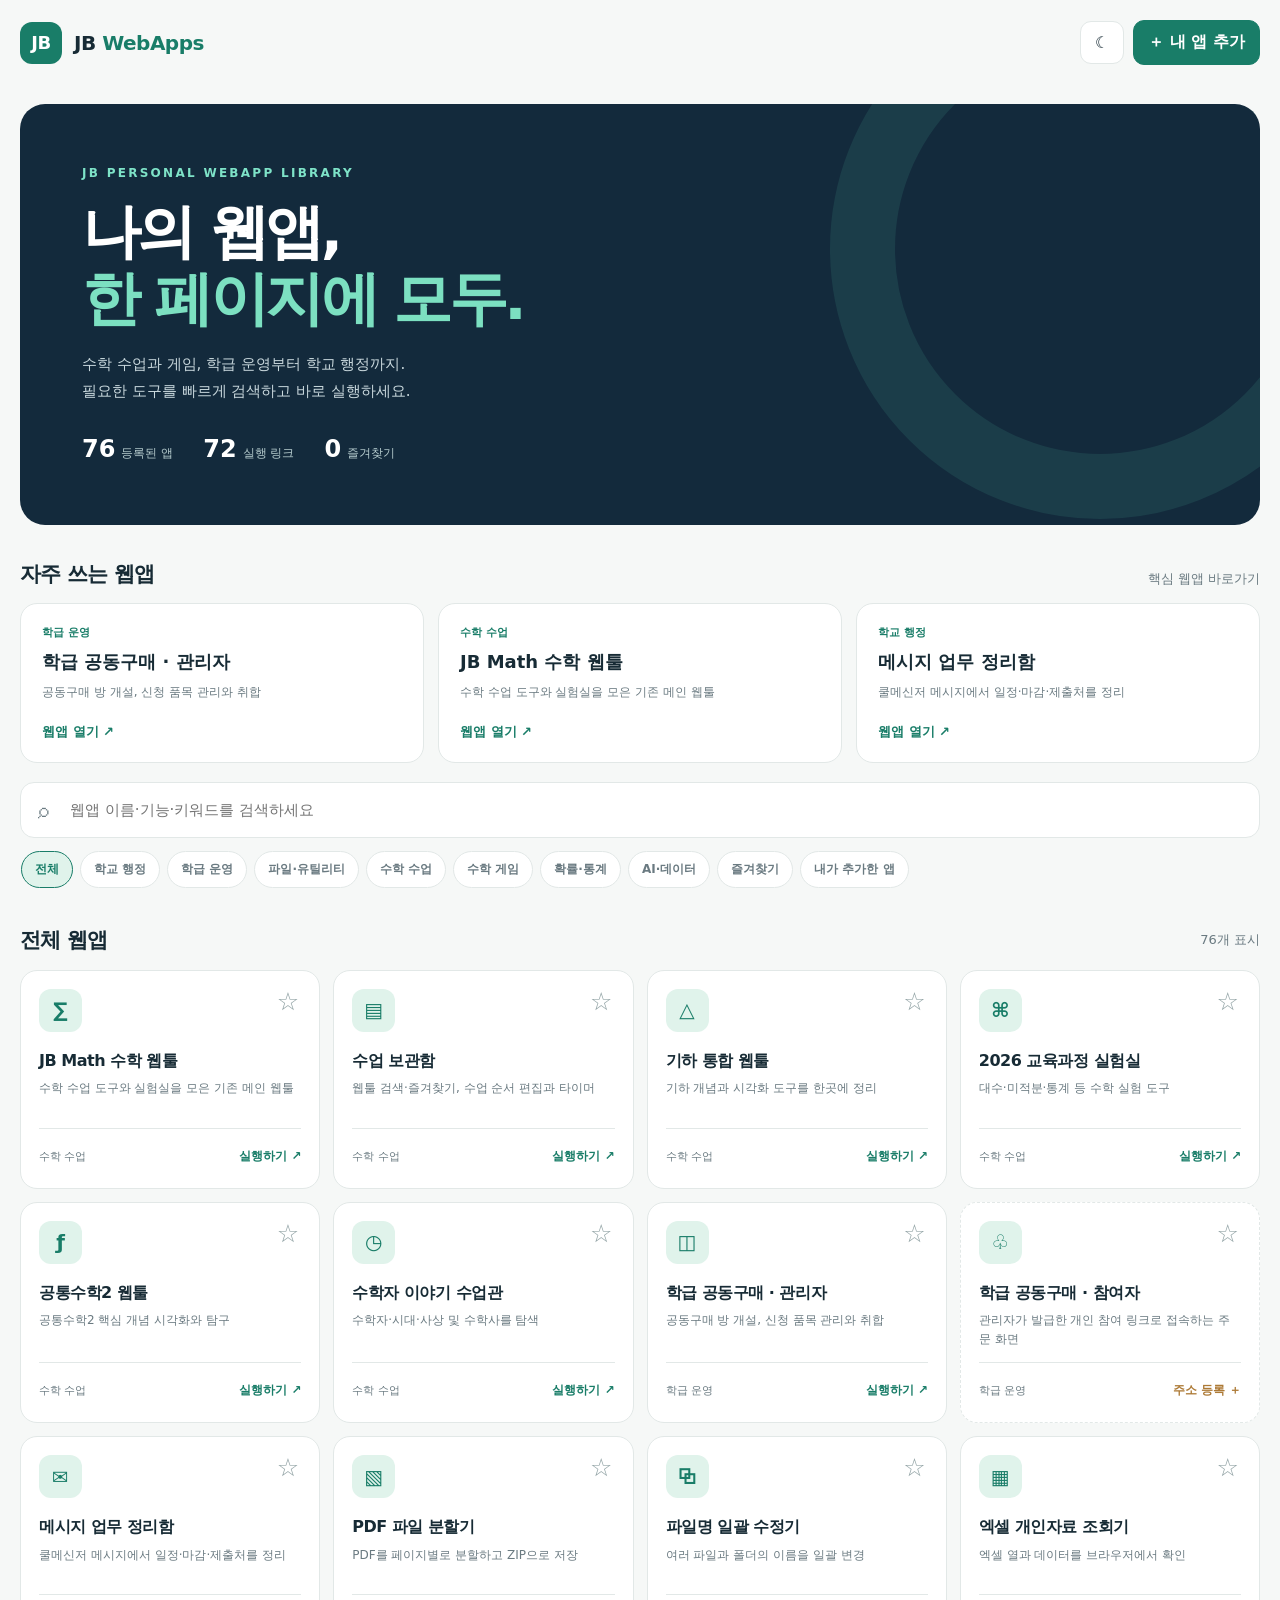
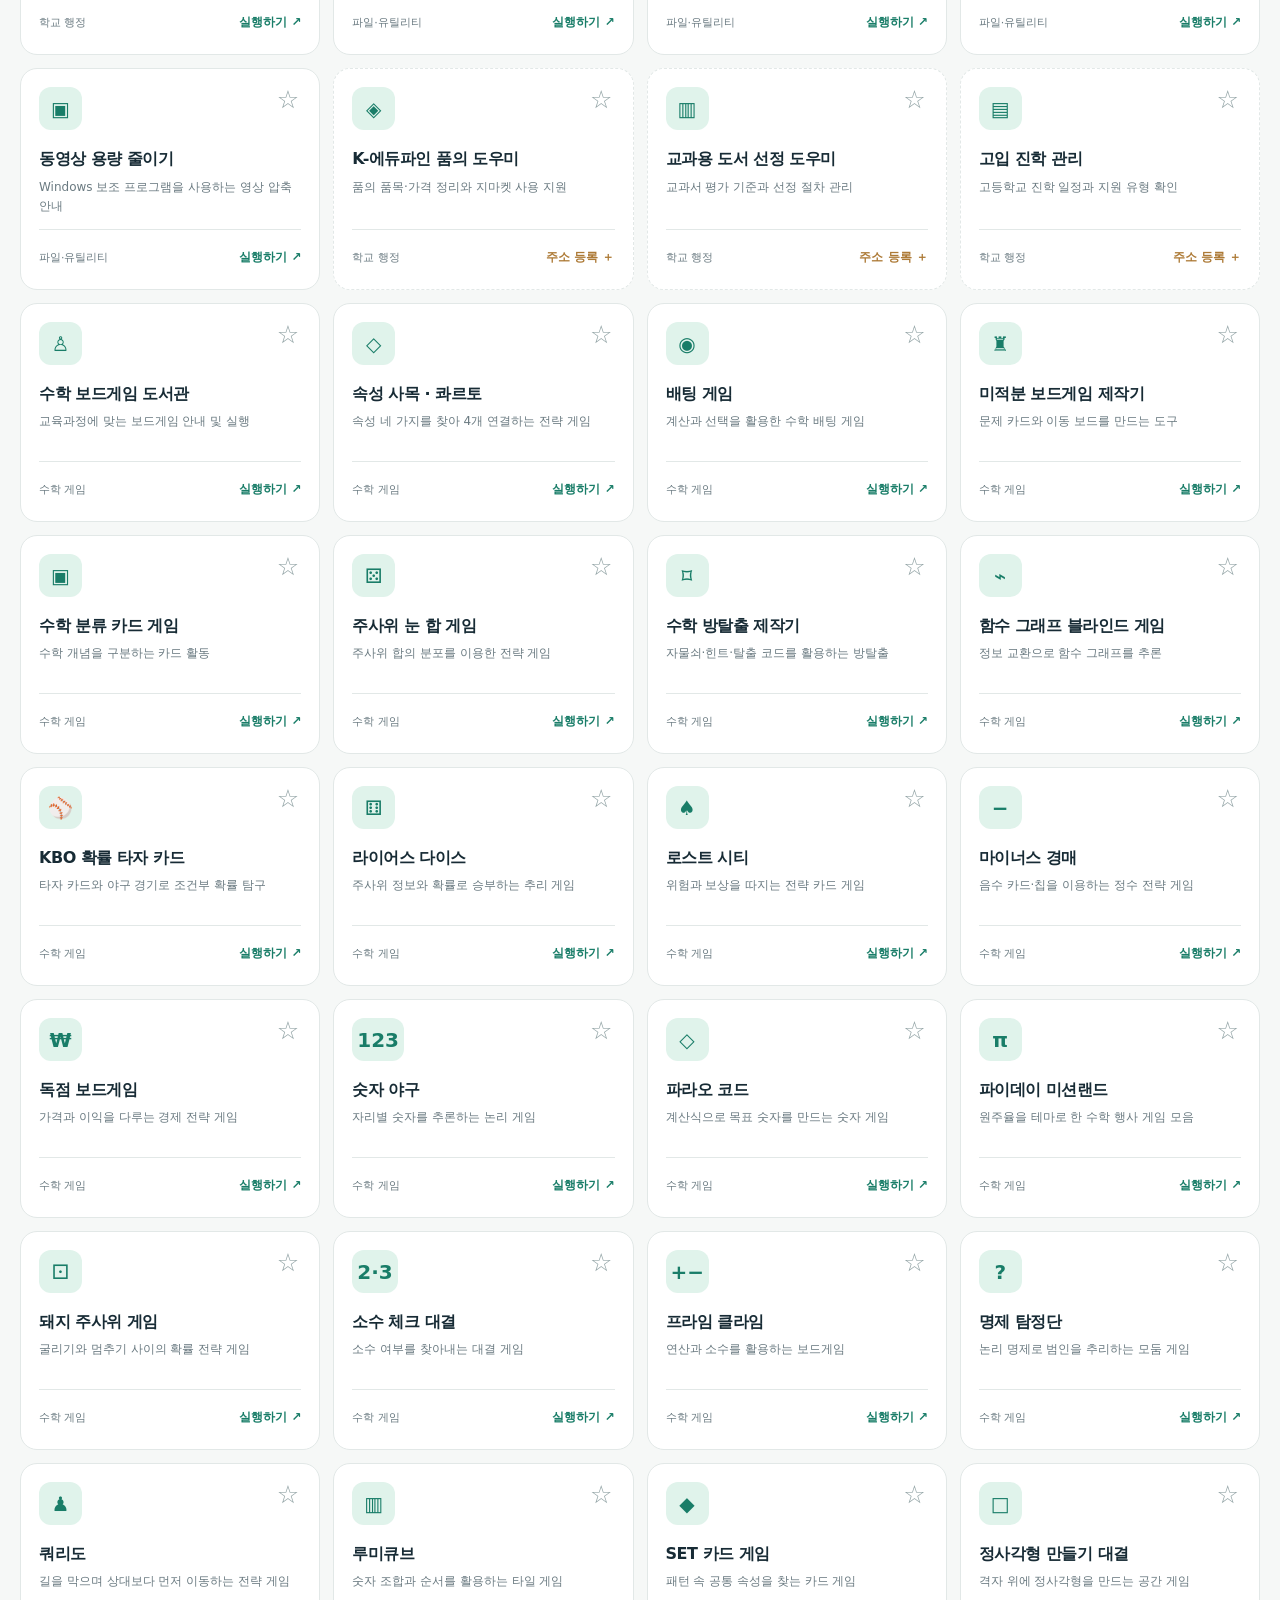
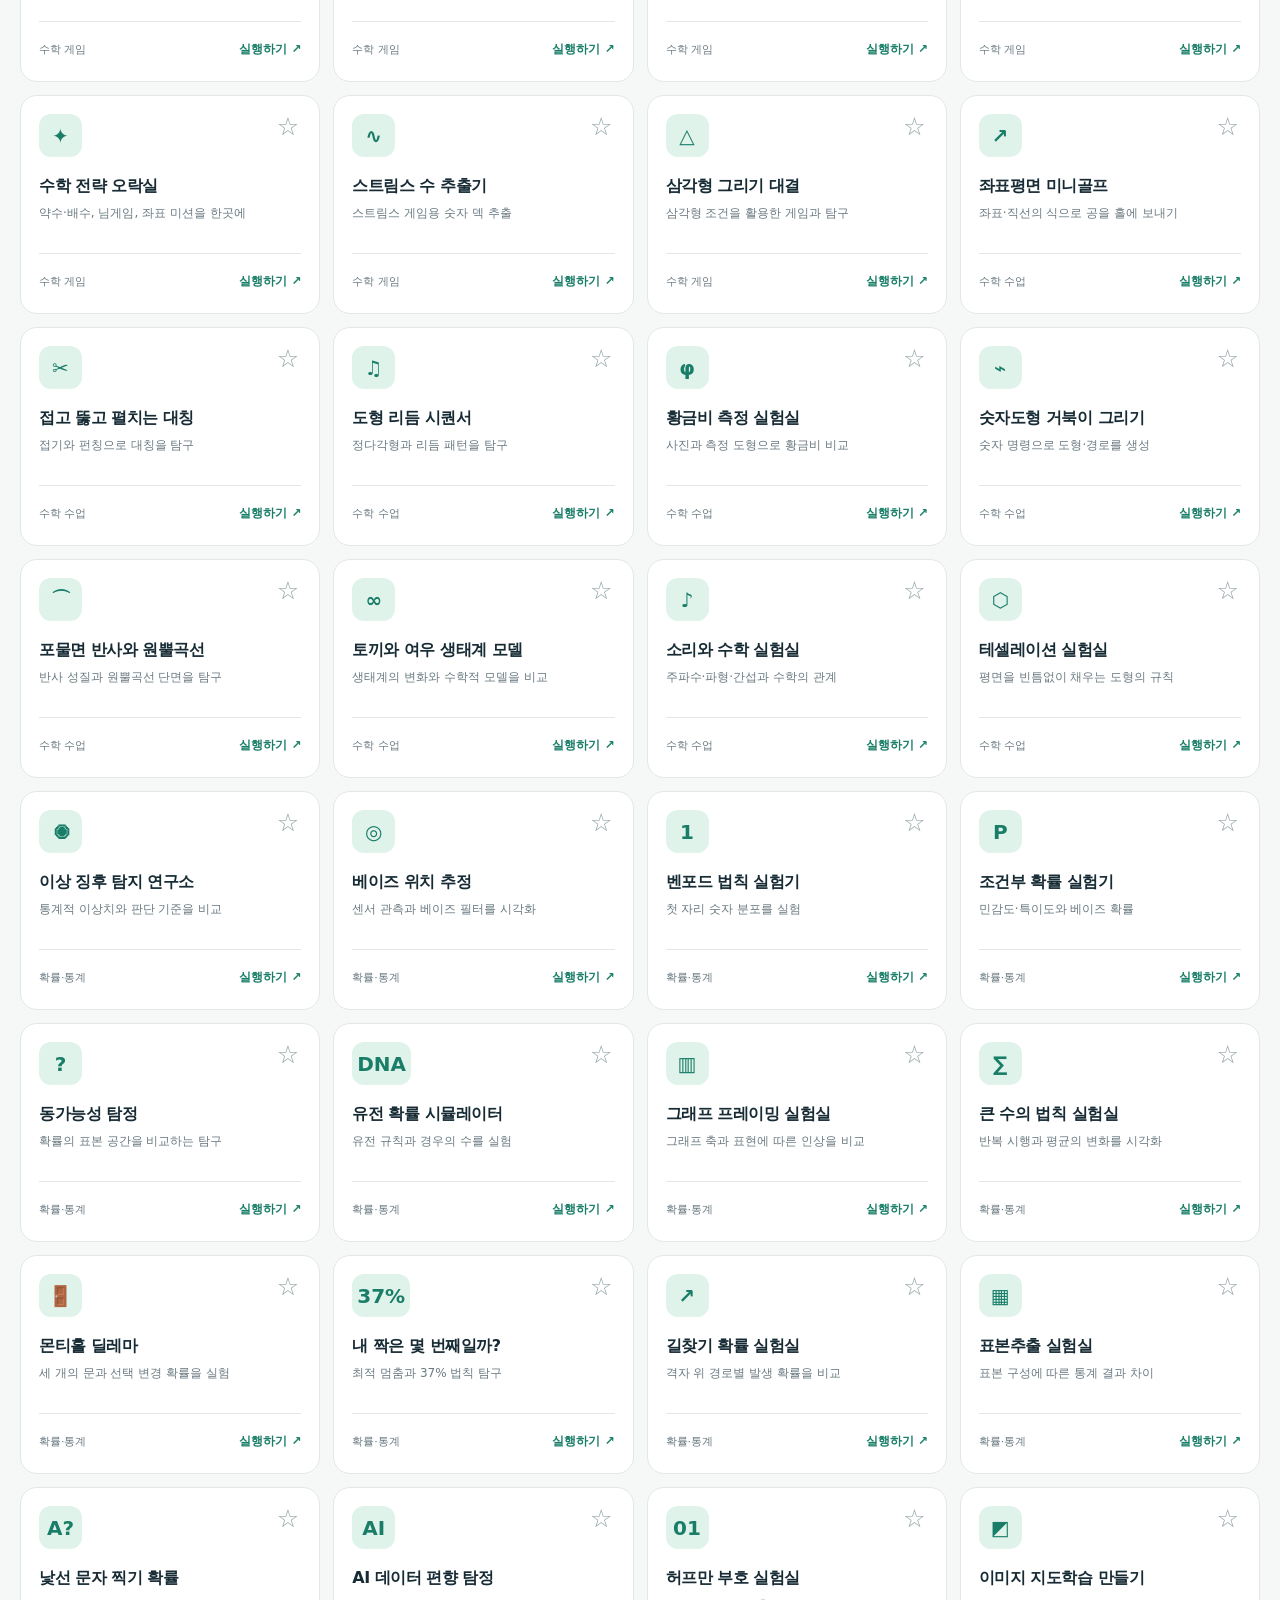
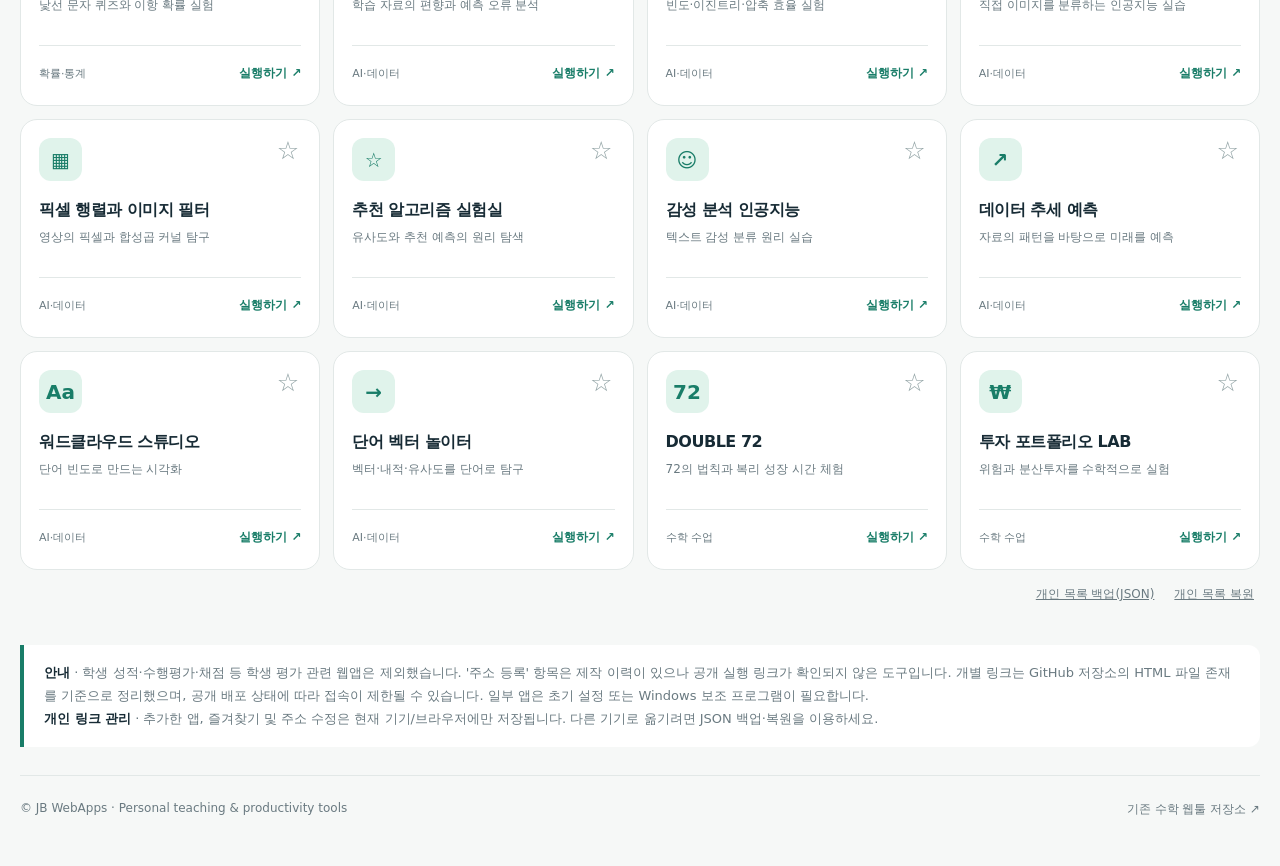
==== index.html @ e1899daf "Publish standalone JB WebApps portal with 76 non-assessment tools" ====
<!doctype html>
<html lang="ko">
<head>
<meta charset="utf-8"><meta name="viewport" content="width=device-width,initial-scale=1">
<meta name="color-scheme" content="light dark"><meta name="theme-color" content="#12243a">
<title>JB WebApps | 나의 웹앱 모음</title>
<meta name="description" content="수학 수업·게임, 학급 운영, 학교 행정 도구를 한 화면에서 검색하고 실행하는 개인 웹앱 모음">
<style>
:root{font-family:system-ui,-apple-system,'Apple SD Gothic Neo','Malgun Gothic',sans-serif;color-scheme:light;--bg:#f6f8f7;--paper:#fff;--ink:#172b35;--mute:#6a7a81;--line:#e2e8e7;--accent:#197d68;--accent-soft:#e0f3eb;--shadow:0 16px 48px rgba(28,55,53,.07);--banner:#132a3c}
:root[data-theme="dark"]{color-scheme:dark;--bg:#101a22;--paper:#172630;--ink:#eef6f5;--mute:#9aadb3;--line:#31424b;--accent:#62d9b3;--accent-soft:#203d38;--shadow:0 16px 48px rgba(0,0,0,.18);--banner:#0f202b}
*{box-sizing:border-box}html{scroll-behavior:smooth}body{background:var(--bg);color:var(--ink);margin:0}a{color:inherit;text-decoration:none}button,input,textarea,select{font:inherit}button{cursor:pointer}button:focus-visible,a:focus-visible,input:focus-visible{outline:3px solid #41b69a;outline-offset:3px}
.page{width:min(1240px,calc(100% - 36px));margin:auto}.topbar{display:flex;justify-content:space-between;align-items:center;padding:20px 0;gap:16px}.brand{display:flex;align-items:center;gap:12px;font-weight:900;letter-spacing:-.5px;font-size:20px}.brand-mark{background:#197d68;color:white;border-radius:12px;display:grid;place-items:center;width:42px;height:42px;font-size:18px}.brand strong{color:var(--accent)}.actions{display:flex;gap:9px;align-items:center}.soft-btn,.primary-btn{border-radius:11px;border:1px solid var(--line);background:var(--paper);color:var(--ink);padding:11px 14px;font-weight:750;white-space:nowrap}.primary-btn{background:#197d68;color:white;border-color:#197d68}.soft-btn:hover{border-color:var(--accent)}
.hero{background:var(--banner);color:white;border-radius:25px;margin-top:19px;padding:clamp(26px,5vw,62px);position:relative;overflow:hidden}.hero:after{content:'';position:absolute;right:-110px;top:-125px;width:410px;height:410px;border:65px solid rgba(91,213,178,.11);border-radius:100%;pointer-events:none}.eyebrow{letter-spacing:.19em;font-size:12px;font-weight:900;color:#7ee3c8}.hero h1{position:relative;z-index:1;line-height:1.14;font-size:clamp(30px,5.2vw,59px);letter-spacing:-.06em;margin:18px 0}.hero h1 em{color:#7ce0c1;font-style:normal}.hero p{position:relative;z-index:1;color:#c9d8dd;line-height:1.8;margin:0;font-size:15px}.hero-foot{display:flex;gap:30px;flex-wrap:wrap;margin-top:30px;position:relative;z-index:1}.metric{display:flex;align-items:baseline;gap:6px}.metric strong{font-size:24px}.metric span{font-size:12px;color:#b5cbcd}
.highlight-title{display:flex;justify-content:space-between;align-items:end;margin:35px 0 15px}.highlight-title h2,.section-title h2{margin:0;font-size:21px;letter-spacing:-.035em}.highlight-title p{margin:0;font-size:13px;color:var(--mute)}.highlights{display:grid;grid-template-columns:repeat(3,minmax(0,1fr));gap:14px}.feature{border-radius:17px;padding:21px;display:flex;flex-direction:column;min-height:160px;border:1px solid var(--line);background:var(--paper)}.feature .ey{font-size:11px;font-weight:850;color:var(--accent)}.feature h3{font-size:18px;margin:10px 0 9px}.feature p{font-size:12px;color:var(--mute);margin:0 0 14px;line-height:1.65}.feature a{font-size:13px;font-weight:850;color:var(--accent);margin-top:auto}
.finder{position:sticky;top:0;z-index:4;padding:19px 0 9px;background:var(--bg)}.searchbox{position:relative}.searchbox input{width:100%;height:56px;border-radius:14px;border:1px solid var(--line);background:var(--paper);color:var(--ink);padding:0 18px 0 49px;font-size:15px}.searchbox span{position:absolute;left:18px;top:16px;font-size:21px;color:var(--mute)}.filters{display:flex;gap:7px;overflow:auto;scrollbar-width:thin;padding:13px 1px 6px}.filter{flex:0 0 auto;border:1px solid var(--line);border-radius:100px;padding:9px 13px;color:var(--mute);font-size:12px;font-weight:750;background:var(--paper)}.filter[aria-pressed="true"]{background:var(--accent-soft);color:var(--accent);border-color:var(--accent)}
.section-title{display:flex;align-items:center;justify-content:space-between;margin:23px 0 16px;gap:8px}.section-title p{font-size:13px;color:var(--mute);margin:0}.cards{display:grid;grid-template-columns:repeat(4,minmax(0,1fr));gap:13px}.card{background:var(--paper);border:1px solid var(--line);border-radius:17px;padding:18px;min-height:219px;display:flex;flex-direction:column;transition:border-color .18s,transform .18s,box-shadow .18s}.card:hover{border-color:var(--accent);transform:translateY(-2px);box-shadow:var(--shadow)}.card-top{display:flex;justify-content:space-between;align-items:start}.glyph{display:grid;place-items:center;font-size:20px;font-weight:850;min-width:43px;height:43px;padding:0 5px;border-radius:12px;background:var(--accent-soft);color:var(--accent)}.star{border:0;background:transparent;color:#93a4a6;font-size:25px;padding:0 2px;line-height:1}.star[aria-pressed="true"]{color:#e4ae38}.card h3{font-size:16px;line-height:1.4;letter-spacing:-.03em;margin:18px 0 7px}.card p{color:var(--mute);font-size:12px;line-height:1.6;margin:0 0 13px}.card-bottom{display:flex;justify-content:space-between;align-items:center;gap:4px;margin-top:auto;padding-top:14px;border-top:1px solid var(--line)}.cat{font-size:11px;color:var(--mute)}.open-link,.missing-link{font-size:12px;font-weight:900;color:var(--accent);border:0;background:none;padding:5px 0}.missing-link{color:#ad7a36}.card.is-missing{border-style:dashed}.empty{text-align:center;padding:45px 10px;color:var(--mute);background:var(--paper);border:1px dashed var(--line);border-radius:16px}.notice{margin:36px 0 28px;border-left:4px solid var(--accent);background:var(--paper);padding:17px 20px;border-radius:0 12px 12px 0;font-size:13px;line-height:1.75;color:var(--mute)}.notice b{color:var(--ink)}footer{padding:25px 0 48px;border-top:1px solid var(--line);color:var(--mute);font-size:12px;display:flex;flex-wrap:wrap;gap:12px;justify-content:space-between}
dialog{color:var(--ink);background:var(--paper);width:min(510px,calc(100% - 24px));border:1px solid var(--line);border-radius:20px;padding:24px;box-shadow:0 23px 75px #06131a66}dialog::backdrop{background:rgba(0,0,0,.56)}.dialog-head{display:flex;justify-content:space-between;align-items:center;margin-bottom:12px}.dialog-head h2{font-size:20px;margin:0}.close-btn{background:none;border:0;font-size:27px;color:var(--mute)}.field{display:block;font-size:13px;font-weight:700;margin:15px 0 0}.field input,.field select,.field textarea{width:100%;background:var(--bg);color:var(--ink);border:1px solid var(--line);border-radius:10px;padding:12px;margin-top:6px}.field textarea{resize:vertical;min-height:65px}.dialog-note{color:var(--mute);font-size:12px;line-height:1.6}.dialog-actions{display:flex;gap:8px;justify-content:flex-end;margin-top:18px}.toolbox{display:flex;justify-content:flex-end;gap:8px;flex-wrap:wrap;margin-top:10px}.small-btn{border:0;background:transparent;color:var(--mute);padding:6px;font-size:12px;text-decoration:underline}.toast{position:fixed;bottom:22px;left:50%;transform:translateX(-50%);background:#172e35;color:white;padding:12px 17px;border-radius:11px;z-index:9;box-shadow:0 8px 30px #0005;font-size:13px}.hide{display:none!important}
@media(max-width:1030px){.cards{grid-template-columns:repeat(3,minmax(0,1fr))}}@media(max-width:760px){.cards{grid-template-columns:repeat(2,minmax(0,1fr))}.highlights{grid-template-columns:1fr}.feature{min-height:120px}.highlight-title{margin-top:25px}.highlight-title p{display:none}.hero{border-radius:20px}.actions .label{display:none}}@media(max-width:540px){.page{width:min(100% - 26px,1240px)}.cards{grid-template-columns:1fr}.card{min-height:188px}.hero{padding:28px 22px}.hero h1{font-size:32px}.hero-foot{gap:15px}.metric strong{font-size:20px}.topbar{padding:16px 0}.brand{font-size:17px}.soft-btn,.primary-btn{padding:10px 11px}.feature h3{margin-top:7px}.section-title h2{font-size:19px}}
</style></head>
<body>
<div class="page">
<header class="topbar"><a href="./index.html" class="brand"><span class="brand-mark">JB</span><span>JB <strong>WebApps</strong></span></a><div class="actions"><button class="soft-btn" type="button" id="themeBtn" aria-label="다크 모드 전환">☾</button><button class="primary-btn" type="button" id="addBtn">＋ <span class="label">내 앱 추가</span></button></div></header>
<section class="hero"><div class="eyebrow">JB PERSONAL WEBAPP LIBRARY</div><h1>나의 웹앱,<br><em>한 페이지에 모두.</em></h1><p>수학 수업과 게임, 학급 운영부터 학교 행정까지.<br>필요한 도구를 빠르게 검색하고 바로 실행하세요.</p><div class="hero-foot"><div class="metric"><strong id="metricAll">0</strong><span>등록된 앱</span></div><div class="metric"><strong id="metricLive">0</strong><span>실행 링크</span></div><div class="metric"><strong id="metricFav">0</strong><span>즐겨찾기</span></div></div></section>
<div class="highlight-title"><h2>자주 쓰는 웹앱</h2><p>핵심 웹앱 바로가기</p></div><div class="highlights" id="features"></div>
<section class="finder" aria-label="웹앱 찾기"><div class="searchbox"><span aria-hidden="true">⌕</span><input id="search" placeholder="웹앱 이름·기능·키워드를 검색하세요" type="search" autocomplete="off" aria-label="웹앱 검색"></div><div class="filters" id="filters"></div></section>
<div class="section-title"><h2 id="activeTitle">전체 웹앱</h2><p id="resultCount"></p></div><main class="cards" id="cards" aria-live="polite"></main><div class="empty hide" id="empty">검색 결과가 없습니다. 검색어 또는 분류를 바꿔보세요.</div>
<div class="toolbox"><button class="small-btn" type="button" id="exportBtn">개인 목록 백업(JSON)</button><button class="small-btn" type="button" id="importBtn">개인 목록 복원</button><input id="importFile" type="file" accept="application/json,.json" hidden></div>
<aside class="notice"><b>안내</b> · 학생 성적·수행평가·채점 등 학생 평가 관련 웹앱은 제외했습니다. '주소 등록' 항목은 제작 이력이 있으나 공개 실행 링크가 확인되지 않은 도구입니다. 개별 링크는 GitHub 저장소의 HTML 파일 존재를 기준으로 정리했으며, 공개 배포 상태에 따라 접속이 제한될 수 있습니다. 일부 앱은 초기 설정 또는 Windows 보조 프로그램이 필요합니다.<br><b>개인 링크 관리</b> · 추가한 앱, 즐겨찾기 및 주소 수정은 현재 기기/브라우저에만 저장됩니다. 다른 기기로 옮기려면 JSON 백업·복원을 이용하세요.</aside>
<footer><span>© JB WebApps · Personal teaching & productivity tools</span><a href="https://github.com/jbmath-dot/math-class-webtools" target="_blank" rel="noopener noreferrer">기존 수학 웹툴 저장소 ↗</a></footer>
</div>
<dialog id="addDialog"><form id="addForm"><div class="dialog-head"><h2 id="formTitle">내 웹앱 추가</h2><button class="close-btn" type="button" id="closeDialog" aria-label="닫기">×</button></div><p class="dialog-note" id="dialogHelp">추가한 앱은 사용 중인 브라우저에 저장됩니다.</p><label class="field">웹앱 이름<input required maxlength="80" name="title" placeholder="예: 학급 자리배치 프로그램"></label><label class="field">실행 주소<input required type="url" name="url" placeholder="https://..."></label><label class="field">분류<select name="group" id="groupSelect"></select></label><label class="field">설명<textarea name="desc" maxlength="240" placeholder="무엇을 하는 앱인가요?"></textarea></label><div class="dialog-actions"><button class="soft-btn" type="button" id="cancelDialog">취소</button><button class="primary-btn" type="submit">저장하기</button></div></form></dialog>
<div class="toast hide" id="toast" role="status"></div>
<script>
'use strict';
const BUILT_INS=[{"id":"app-001","title":"JB Math 수학 웹툴","group":"수학 수업","url":"https://jbmath-dot.github.io/math-class-webtools/index.html","desc":"수학 수업 도구와 실험실을 모은 기존 메인 웹툴","icon":"∑","tags":["수학","도구","전체"],"featured":true},{"id":"app-002","title":"수업 보관함","group":"수학 수업","url":"https://jbmath-dot.github.io/math-class-webtools/classroom/index.html","desc":"웹툴 검색·즐겨찾기, 수업 순서 편집과 타이머","icon":"▤","tags":["교사","수업 계획"],"featured":true},{"id":"app-003","title":"기하 통합 웹툴","group":"수학 수업","url":"https://jbmath-dot.github.io/math-class-webtools/geometry/index.html","desc":"기하 개념과 시각화 도구를 한곳에 정리","icon":"△","tags":["기하","고등학교"],"featured":false},{"id":"app-004","title":"2026 교육과정 실험실","group":"수학 수업","url":"https://jbmath-dot.github.io/math-class-webtools/curriculum-labs/index.html","desc":"대수·미적분·통계 등 수학 실험 도구","icon":"⌘","tags":["수학","교육과정"],"featured":false},{"id":"app-005","title":"공통수학2 웹툴","group":"수학 수업","url":"https://jbmath-dot.github.io/math-class-webtools/common-math2/index.html","desc":"공통수학2 핵심 개념 시각화와 탐구","icon":"ƒ","tags":["고등학교","함수"],"featured":false},{"id":"app-006","title":"수학자 이야기 수업관","group":"수학 수업","url":"https://jbmath-dot.github.io/math-class-webtools/math-history/mathematician-story/index.html","desc":"수학자·시대·사상 및 수학사를 탐색","icon":"◷","tags":["수학사","인물"],"featured":false},{"id":"app-007","title":"학급 공동구매 · 관리자","group":"학급 운영","url":"https://jbmath-dot.github.io/math-class-webtools/group-order/admin.html","desc":"공동구매 방 개설, 신청 품목 관리와 취합","icon":"◫","tags":["지마켓","품의","학급"],"featured":true},{"id":"app-008","title":"학급 공동구매 · 참여자","group":"학급 운영","url":"","desc":"관리자가 발급한 개인 참여 링크로 접속하는 주문 화면","icon":"♧","tags":["지마켓","참여자"],"featured":false},{"id":"app-009","title":"메시지 업무 정리함","group":"학교 행정","url":"https://jbmath-dot.github.io/math-class-webtools/school-work/coolmessenger-organizer/index.html","desc":"쿨메신저 메시지에서 일정·마감·제출처를 정리","icon":"✉","tags":["업무","마감"],"featured":true},{"id":"app-010","title":"PDF 파일 분할기","group":"파일·유틸리티","url":"https://jbmath-dot.github.io/math-class-webtools/school-work/pdf-file-splitter/index.html","desc":"PDF를 페이지별로 분할하고 ZIP으로 저장","icon":"▧","tags":["PDF","문서"],"featured":false},{"id":"app-011","title":"파일명 일괄 수정기","group":"파일·유틸리티","url":"https://jbmath-dot.github.io/math-class-webtools/school-work/school-file-renamer/index.html","desc":"여러 파일과 폴더의 이름을 일괄 변경","icon":"⧉","tags":["파일","일괄 처리"],"featured":false},{"id":"app-012","title":"엑셀 개인자료 조회기","group":"파일·유틸리티","url":"https://jbmath-dot.github.io/math-class-webtools/school-work/excel-personal-viewer/index.html","desc":"엑셀 열과 데이터를 브라우저에서 확인","icon":"▦","tags":["엑셀","파일"],"featured":false},{"id":"app-013","title":"동영상 용량 줄이기","group":"파일·유틸리티","url":"https://jbmath-dot.github.io/math-class-webtools/school-work/video-compressor/index.html","desc":"Windows 보조 프로그램을 사용하는 영상 압축 안내","icon":"▣","tags":["동영상","Windows"],"featured":false},{"id":"app-014","title":"K-에듀파인 품의 도우미","group":"학교 행정","url":"","desc":"품의 품목·가격 정리와 지마켓 사용 지원","icon":"◈","tags":["품의","회계"],"featured":false},{"id":"app-015","title":"교과용 도서 선정 도우미","group":"학교 행정","url":"","desc":"교과서 평가 기준과 선정 절차 관리","icon":"▥","tags":["교과서","선정"],"featured":false},{"id":"app-016","title":"고입 진학 관리","group":"학교 행정","url":"","desc":"고등학교 진학 일정과 지원 유형 확인","icon":"▤","tags":["진학","고입"],"featured":false},{"id":"app-017","title":"수학 보드게임 도서관","group":"수학 게임","url":"https://jbmath-dot.github.io/math-class-webtools/math-game/boardgame-library/index.html","desc":"교육과정에 맞는 보드게임 안내 및 실행","icon":"♙","tags":["게임","연습"],"featured":false},{"id":"app-018","title":"속성 사목 · 콰르토","group":"수학 게임","url":"https://jbmath-dot.github.io/math-class-webtools/math-game/attribute-four/index.html","desc":"속성 네 가지를 찾아 4개 연결하는 전략 게임","icon":"◇","tags":["게임","연습"],"featured":false},{"id":"app-019","title":"배팅 게임","group":"수학 게임","url":"https://jbmath-dot.github.io/math-class-webtools/math-game/betting-game/index.html","desc":"계산과 선택을 활용한 수학 배팅 게임","icon":"◉","tags":["게임","연습"],"featured":false},{"id":"app-020","title":"미적분 보드게임 제작기","group":"수학 게임","url":"https://jbmath-dot.github.io/math-class-webtools/math-game/calculus-board-game-maker/index.html","desc":"문제 카드와 이동 보드를 만드는 도구","icon":"♜","tags":["게임","연습"],"featured":false},{"id":"app-021","title":"수학 분류 카드 게임","group":"수학 게임","url":"https://jbmath-dot.github.io/math-class-webtools/math-game/classification-card-game/index.html","desc":"수학 개념을 구분하는 카드 활동","icon":"▣","tags":["게임","연습"],"featured":false},{"id":"app-022","title":"주사위 눈 합 게임","group":"수학 게임","url":"https://jbmath-dot.github.io/math-class-webtools/math-game/dice-sum-game/index.html","desc":"주사위 합의 분포를 이용한 전략 게임","icon":"⚄","tags":["게임","연습"],"featured":false},{"id":"app-023","title":"수학 방탈출 제작기","group":"수학 게임","url":"https://jbmath-dot.github.io/math-class-webtools/math-game/escape-room-maker/index.html","desc":"자물쇠·힌트·탈출 코드를 활용하는 방탈출","icon":"⌑","tags":["게임","연습"],"featured":false},{"id":"app-024","title":"함수 그래프 블라인드 게임","group":"수학 게임","url":"https://jbmath-dot.github.io/math-class-webtools/math-game/function-graph-blind-game/index.html","desc":"정보 교환으로 함수 그래프를 추론","icon":"⌁","tags":["게임","연습"],"featured":false},{"id":"app-025","title":"KBO 확률 타자 카드","group":"수학 게임","url":"https://jbmath-dot.github.io/math-class-webtools/math-game/kbo-conditional-probability/index.html","desc":"타자 카드와 야구 경기로 조건부 확률 탐구","icon":"⚾","tags":["게임","연습"],"featured":false},{"id":"app-026","title":"라이어스 다이스","group":"수학 게임","url":"https://jbmath-dot.github.io/math-class-webtools/math-game/liars-dice/index.html","desc":"주사위 정보와 확률로 승부하는 추리 게임","icon":"⚅","tags":["게임","연습"],"featured":false},{"id":"app-027","title":"로스트 시티","group":"수학 게임","url":"https://jbmath-dot.github.io/math-class-webtools/math-game/lost-cities/index.html","desc":"위험과 보상을 따지는 전략 카드 게임","icon":"♠","tags":["게임","연습"],"featured":false},{"id":"app-028","title":"마이너스 경매","group":"수학 게임","url":"https://jbmath-dot.github.io/math-class-webtools/math-game/minus-auction/index.html","desc":"음수 카드·칩을 이용하는 정수 전략 게임","icon":"−","tags":["게임","연습"],"featured":false},{"id":"app-029","title":"독점 보드게임","group":"수학 게임","url":"https://jbmath-dot.github.io/math-class-webtools/math-game/monopoly-pricing-game/index.html","desc":"가격과 이익을 다루는 경제 전략 게임","icon":"₩","tags":["게임","연습"],"featured":false},{"id":"app-030","title":"숫자 야구","group":"수학 게임","url":"https://jbmath-dot.github.io/math-class-webtools/math-game/number-baseball/index.html","desc":"자리별 숫자를 추론하는 논리 게임","icon":"123","tags":["게임","연습"],"featured":false},{"id":"app-031","title":"파라오 코드","group":"수학 게임","url":"https://jbmath-dot.github.io/math-class-webtools/math-game/pharaoh-code/index.html","desc":"계산식으로 목표 숫자를 만드는 숫자 게임","icon":"◇","tags":["게임","연습"],"featured":false},{"id":"app-032","title":"파이데이 미션랜드","group":"수학 게임","url":"https://jbmath-dot.github.io/math-class-webtools/math-game/pi-day-mission-land/index.html","desc":"원주율을 테마로 한 수학 행사 게임 모음","icon":"π","tags":["게임","연습"],"featured":false},{"id":"app-033","title":"돼지 주사위 게임","group":"수학 게임","url":"https://jbmath-dot.github.io/math-class-webtools/math-game/pig-dice/index.html","desc":"굴리기와 멈추기 사이의 확률 전략 게임","icon":"⚀","tags":["게임","연습"],"featured":false},{"id":"app-034","title":"소수 체크 대결","group":"수학 게임","url":"https://jbmath-dot.github.io/math-class-webtools/math-game/prime-check-battle/index.html","desc":"소수 여부를 찾아내는 대결 게임","icon":"2·3","tags":["게임","연습"],"featured":false},{"id":"app-035","title":"프라임 클라임","group":"수학 게임","url":"https://jbmath-dot.github.io/math-class-webtools/math-game/prime-climb/index.html","desc":"연산과 소수를 활용하는 보드게임","icon":"+−","tags":["게임","연습"],"featured":false},{"id":"app-036","title":"명제 탐정단","group":"수학 게임","url":"https://jbmath-dot.github.io/math-class-webtools/math-game/proposition-detective/index.html","desc":"논리 명제로 범인을 추리하는 모둠 게임","icon":"?","tags":["게임","연습"],"featured":false},{"id":"app-037","title":"쿼리도","group":"수학 게임","url":"https://jbmath-dot.github.io/math-class-webtools/math-game/quoridor/index.html","desc":"길을 막으며 상대보다 먼저 이동하는 전략 게임","icon":"♟","tags":["게임","연습"],"featured":true},{"id":"app-038","title":"루미큐브","group":"수학 게임","url":"https://jbmath-dot.github.io/math-class-webtools/math-game/rummikub/index.html","desc":"숫자 조합과 순서를 활용하는 타일 게임","icon":"▥","tags":["게임","연습"],"featured":true},{"id":"app-039","title":"SET 카드 게임","group":"수학 게임","url":"https://jbmath-dot.github.io/math-class-webtools/math-game/set-game/index.html","desc":"패턴 속 공통 속성을 찾는 카드 게임","icon":"◆","tags":["게임","연습"],"featured":false},{"id":"app-040","title":"정사각형 만들기 대결","group":"수학 게임","url":"https://jbmath-dot.github.io/math-class-webtools/math-game/square-battle/index.html","desc":"격자 위에 정사각형을 만드는 공간 게임","icon":"□","tags":["게임","연습"],"featured":false},{"id":"app-041","title":"수학 전략 오락실","group":"수학 게임","url":"https://jbmath-dot.github.io/math-class-webtools/math-game/strategy-arcade/index.html","desc":"약수·배수, 님게임, 좌표 미션을 한곳에","icon":"✦","tags":["게임","연습"],"featured":false},{"id":"app-042","title":"스트림스 수 추출기","group":"수학 게임","url":"https://jbmath-dot.github.io/math-class-webtools/math-game/streams-number-drawer/index.html","desc":"스트림스 게임용 숫자 덱 추출","icon":"∿","tags":["게임","연습"],"featured":false},{"id":"app-043","title":"삼각형 그리기 대결","group":"수학 게임","url":"https://jbmath-dot.github.io/math-class-webtools/math-game/triangle-drawing/index.html","desc":"삼각형 조건을 활용한 게임과 탐구","icon":"△","tags":["게임","연습"],"featured":false},{"id":"app-044","title":"좌표평면 미니골프","group":"수학 수업","url":"https://jbmath-dot.github.io/math-class-webtools/middle-school/coordinate-minigolf/index.html","desc":"좌표·직선의 식으로 공을 홀에 보내기","icon":"↗","tags":["중학교","실험"],"featured":false},{"id":"app-045","title":"접고 뚫고 펼치는 대칭","group":"수학 수업","url":"https://jbmath-dot.github.io/math-class-webtools/middle-school/fold-punch-lab/index.html","desc":"접기와 펀칭으로 대칭을 탐구","icon":"✂","tags":["중학교","실험"],"featured":false},{"id":"app-046","title":"도형 리듬 시퀀서","group":"수학 수업","url":"https://jbmath-dot.github.io/math-class-webtools/middle-school/geometry-rhythm-sequencer/index.html","desc":"정다각형과 리듬 패턴을 탐구","icon":"♫","tags":["중학교","실험"],"featured":false},{"id":"app-047","title":"황금비 측정 실험실","group":"수학 수업","url":"https://jbmath-dot.github.io/math-class-webtools/middle-school/golden-ratio-lab/index.html","desc":"사진과 측정 도형으로 황금비 비교","icon":"φ","tags":["중학교","실험"],"featured":false},{"id":"app-048","title":"숫자도형 거북이 그리기","group":"수학 수업","url":"https://jbmath-dot.github.io/math-class-webtools/middle-school/number-turtle-lab/index.html","desc":"숫자 명령으로 도형·경로를 생성","icon":"⌁","tags":["중학교","실험"],"featured":false},{"id":"app-049","title":"포물면 반사와 원뿔곡선","group":"수학 수업","url":"https://jbmath-dot.github.io/math-class-webtools/middle-school/paraboloid-conic-lab/index.html","desc":"반사 성질과 원뿔곡선 단면을 탐구","icon":"⌒","tags":["중학교","실험"],"featured":false},{"id":"app-050","title":"토끼와 여우 생태계 모델","group":"수학 수업","url":"https://jbmath-dot.github.io/math-class-webtools/middle-school/rabbit-fox-ecosystem/index.html","desc":"생태계의 변화와 수학적 모델을 비교","icon":"∞","tags":["중학교","실험"],"featured":false},{"id":"app-051","title":"소리와 수학 실험실","group":"수학 수업","url":"https://jbmath-dot.github.io/math-class-webtools/middle-school/sound-math-lab/index.html","desc":"주파수·파형·간섭과 수학의 관계","icon":"♪","tags":["중학교","실험"],"featured":false},{"id":"app-052","title":"테셀레이션 실험실","group":"수학 수업","url":"https://jbmath-dot.github.io/math-class-webtools/middle-school/tessellation-lab/index.html","desc":"평면을 빈틈없이 채우는 도형의 규칙","icon":"⬡","tags":["중학교","실험"],"featured":false},{"id":"app-053","title":"이상 징후 탐지 연구소","group":"확률·통계","url":"https://jbmath-dot.github.io/math-class-webtools/probability-statistics/anomaly-detection-lab/index.html","desc":"통계적 이상치와 판단 기준을 비교","icon":"⦿","tags":["확률","데이터"],"featured":false},{"id":"app-054","title":"베이즈 위치 추정","group":"확률·통계","url":"https://jbmath-dot.github.io/math-class-webtools/probability-statistics/bayes-localization-lab/index.html","desc":"센서 관측과 베이즈 필터를 시각화","icon":"◎","tags":["확률","데이터"],"featured":false},{"id":"app-055","title":"벤포드 법칙 실험기","group":"확률·통계","url":"https://jbmath-dot.github.io/math-class-webtools/probability-statistics/benford-lab/index.html","desc":"첫 자리 숫자 분포를 실험","icon":"1","tags":["확률","데이터"],"featured":false},{"id":"app-056","title":"조건부 확률 실험기","group":"확률·통계","url":"https://jbmath-dot.github.io/math-class-webtools/probability-statistics/conditional-probability/index.html","desc":"민감도·특이도와 베이즈 확률","icon":"P","tags":["확률","데이터"],"featured":false},{"id":"app-057","title":"동가능성 탐정","group":"확률·통계","url":"https://jbmath-dot.github.io/math-class-webtools/probability-statistics/equiprobability-detective/index.html","desc":"확률의 표본 공간을 비교하는 탐구","icon":"?","tags":["확률","데이터"],"featured":false},{"id":"app-058","title":"유전 확률 시뮬레이터","group":"확률·통계","url":"https://jbmath-dot.github.io/math-class-webtools/probability-statistics/genetics-simulator/index.html","desc":"유전 규칙과 경우의 수를 실험","icon":"DNA","tags":["확률","데이터"],"featured":false},{"id":"app-059","title":"그래프 프레이밍 실험실","group":"확률·통계","url":"https://jbmath-dot.github.io/math-class-webtools/probability-statistics/graph-framing-lab/index.html","desc":"그래프 축과 표현에 따른 인상을 비교","icon":"▥","tags":["확률","데이터"],"featured":false},{"id":"app-060","title":"큰 수의 법칙 실험실","group":"확률·통계","url":"https://jbmath-dot.github.io/math-class-webtools/probability-statistics/law-of-large-numbers/index.html","desc":"반복 시행과 평균의 변화를 시각화","icon":"∑","tags":["확률","데이터"],"featured":false},{"id":"app-061","title":"몬티홀 딜레마","group":"확률·통계","url":"https://jbmath-dot.github.io/math-class-webtools/probability-statistics/monty-hall/index.html","desc":"세 개의 문과 선택 변경 확률을 실험","icon":"🚪","tags":["확률","데이터"],"featured":false},{"id":"app-062","title":"내 짝은 몇 번째일까?","group":"확률·통계","url":"https://jbmath-dot.github.io/math-class-webtools/probability-statistics/optimal-stopping/index.html","desc":"최적 멈춤과 37% 법칙 탐구","icon":"37%","tags":["확률","데이터"],"featured":false},{"id":"app-063","title":"길찾기 확률 실험실","group":"확률·통계","url":"https://jbmath-dot.github.io/math-class-webtools/probability-statistics/path-probability-lab/index.html","desc":"격자 위 경로별 발생 확률을 비교","icon":"↗","tags":["확률","데이터"],"featured":false},{"id":"app-064","title":"표본추출 실험실","group":"확률·통계","url":"https://jbmath-dot.github.io/math-class-webtools/probability-statistics/sampling-studio/index.html","desc":"표본 구성에 따른 통계 결과 차이","icon":"▦","tags":["확률","데이터"],"featured":false},{"id":"app-065","title":"낯선 문자 찍기 확률","group":"확률·통계","url":"https://jbmath-dot.github.io/math-class-webtools/probability-statistics/symbol-guessing-lab/index.html","desc":"낯선 문자 퀴즈와 이항 확률 실험","icon":"A?","tags":["확률","데이터"],"featured":false},{"id":"app-066","title":"AI 데이터 편향 탐정","group":"AI·데이터","url":"https://jbmath-dot.github.io/math-class-webtools/ai-math/ai-data-bias-detective/index.html","desc":"학습 자료의 편향과 예측 오류 분석","icon":"AI","tags":["AI","수학"],"featured":false},{"id":"app-067","title":"허프만 부호 실험실","group":"AI·데이터","url":"https://jbmath-dot.github.io/math-class-webtools/ai-math/huffman-compression-lab/index.html","desc":"빈도·이진트리·압축 효율 실험","icon":"01","tags":["AI","수학"],"featured":false},{"id":"app-068","title":"이미지 지도학습 만들기","group":"AI·데이터","url":"https://jbmath-dot.github.io/math-class-webtools/ai-math/image-supervised-learning/index.html","desc":"직접 이미지를 분류하는 인공지능 실습","icon":"◩","tags":["AI","수학"],"featured":false},{"id":"app-069","title":"픽셀 행렬과 이미지 필터","group":"AI·데이터","url":"https://jbmath-dot.github.io/math-class-webtools/ai-math/pixel-matrix-lab/index.html","desc":"영상의 픽셀과 합성곱 커널 탐구","icon":"▦","tags":["AI","수학"],"featured":false},{"id":"app-070","title":"추천 알고리즘 실험실","group":"AI·데이터","url":"https://jbmath-dot.github.io/math-class-webtools/ai-math/rating-recommendation-lab/index.html","desc":"유사도와 추천 예측의 원리 탐색","icon":"☆","tags":["AI","수학"],"featured":false},{"id":"app-071","title":"감성 분석 인공지능","group":"AI·데이터","url":"https://jbmath-dot.github.io/math-class-webtools/ai-math/sentiment-ai/index.html","desc":"텍스트 감성 분류 원리 실습","icon":"☺","tags":["AI","수학"],"featured":false},{"id":"app-072","title":"데이터 추세 예측","group":"AI·데이터","url":"https://jbmath-dot.github.io/math-class-webtools/ai-math/trendline-prediction/index.html","desc":"자료의 패턴을 바탕으로 미래를 예측","icon":"↗","tags":["AI","수학"],"featured":false},{"id":"app-073","title":"워드클라우드 스튜디오","group":"AI·데이터","url":"https://jbmath-dot.github.io/math-class-webtools/ai-math/word-cloud-studio/index.html","desc":"단어 빈도로 만드는 시각화","icon":"Aa","tags":["AI","수학"],"featured":false},{"id":"app-074","title":"단어 벡터 놀이터","group":"AI·데이터","url":"https://jbmath-dot.github.io/math-class-webtools/ai-math/word-vector-playground/index.html","desc":"벡터·내적·유사도를 단어로 탐구","icon":"→","tags":["AI","수학"],"featured":false},{"id":"app-075","title":"DOUBLE 72","group":"수학 수업","url":"https://jbmath-dot.github.io/math-class-webtools/economic-math/double-72/index.html","desc":"72의 법칙과 복리 성장 시간 체험","icon":"72","tags":["경제 수학"],"featured":false},{"id":"app-076","title":"투자 포트폴리오 LAB","group":"수학 수업","url":"https://jbmath-dot.github.io/math-class-webtools/economic-math/investment-portfolio/index.html","desc":"위험과 분산투자를 수학적으로 실험","icon":"₩","tags":["경제 수학"],"featured":false}];
const CATEGORIES=["전체", "학교 행정", "학급 운영", "파일·유틸리티", "수학 수업", "수학 게임", "확률·통계", "AI·데이터", "즐겨찾기", "내가 추가한 앱"];
const KEY='jb-webapps-v1';
const STORAGE={favorites:[],custom:[],overrides:{},theme:'light'};
try{const prior=JSON.parse(localStorage.getItem(KEY)||'null');if(prior&&typeof prior==='object'){if(Array.isArray(prior.favorites))STORAGE.favorites=prior.favorites.filter(s=>typeof s==='string');if(Array.isArray(prior.custom))STORAGE.custom=prior.custom;if(prior.overrides&&typeof prior.overrides==='object')STORAGE.overrides=prior.overrides;if(prior.theme==='dark')STORAGE.theme='dark';}}catch(e){}
const $=s=>document.getElementById(s);const getApps=()=>[...BUILT_INS.map(a=>({...a,url:STORAGE.overrides[a.id]||a.url})),...STORAGE.custom.map(a=>({...a,custom:true}))];let selected='전체';let editId=null;let toastTimer;
function save(){try{localStorage.setItem(KEY,JSON.stringify(STORAGE))}catch(e){flash('이 브라우저에서는 저장 공간을 사용할 수 없습니다.')}}
function safeUrl(value){try{let v=new URL(value);return ['https:','http:'].includes(v.protocol)?v.href:''}catch(e){return ''}}
function escapeText(s){return String(s??'').replace(/[&<>"']/g,c=>({'&':'&amp;','<':'&lt;','>':'&gt;','"':'&quot;',"'":'&#39;'}[c]))}
function flash(m){const n=$('toast');n.textContent=m;n.classList.remove('hide');clearTimeout(toastTimer);toastTimer=setTimeout(()=>n.classList.add('hide'),2800)}
function render(){const all=getApps(),ready=all.filter(a=>safeUrl(a.url)),q=$('search').value.trim().toLocaleLowerCase('ko');$('metricAll').textContent=all.length;$('metricLive').textContent=ready.length;$('metricFav').textContent=STORAGE.favorites.length;
 $('filters').innerHTML=CATEGORIES.map(c=>`<button type="button" class="filter" data-cat="${escapeText(c)}" aria-pressed="${selected===c}">${escapeText(c)}</button>`).join('');
 const rows=all.filter(a=>{if(selected==='즐겨찾기'&&!STORAGE.favorites.includes(a.id))return false;if(selected==='내가 추가한 앱'&&!a.custom)return false;if(!['전체','즐겨찾기','내가 추가한 앱'].includes(selected)&&a.group!==selected)return false;return !q||`${a.title} ${a.group} ${a.desc} ${(a.tags||[]).join(' ')}`.toLocaleLowerCase('ko').includes(q)});
 $('activeTitle').textContent=selected==='전체'?'전체 웹앱':selected;$('resultCount').textContent=`${rows.length}개 표시`;$('empty').classList.toggle('hide',rows.length>0);
 $('cards').innerHTML=rows.map(a=>{const fav=STORAGE.favorites.includes(a.id);const url=safeUrl(a.url);const title=escapeText(a.title);return `<article class="card ${url?'':'is-missing'}"><div class="card-top"><span class="glyph" aria-hidden="true">${escapeText(a.icon||'◈')}</span><button type="button" class="star" data-star="${escapeText(a.id)}" title="즐겨찾기 ${fav?'해제':'등록'}" aria-label="${title} 즐겨찾기" aria-pressed="${fav}">${fav?'★':'☆'}</button></div><h3>${title}</h3><p>${escapeText(a.desc||'')}</p><div class="card-bottom"><span class="cat">${escapeText(a.group)}</span>${url?`<a class="open-link" href="${escapeText(url)}" target="_blank" rel="noopener noreferrer">실행하기 ↗</a>`:`<button type="button" data-edit="${escapeText(a.id)}" class="missing-link">주소 등록 ＋</button>`}</div></article>`}).join('');
 const picked=['app-007','app-001','app-009'];$('features').innerHTML=picked.map(id=>all.find(a=>a.id===id)).filter(Boolean).map(a=>`<div class="feature"><span class="ey">${escapeText(a.group)}</span><h3>${escapeText(a.title)}</h3><p>${escapeText(a.desc)}</p><a href="${escapeText(safeUrl(a.url)||'#') }" target="_blank" rel="noopener noreferrer">웹앱 열기 ↗</a></div>`).join('');
}
$('filters').onclick=e=>{const b=e.target.closest('button[data-cat]');if(!b)return;selected=b.dataset.cat;render()};$('search').oninput=render;
$('cards').onclick=e=>{const f=e.target.closest('button[data-star]');if(f){const id=f.dataset.star;STORAGE.favorites=STORAGE.favorites.includes(id)?STORAGE.favorites.filter(x=>x!==id):[...STORAGE.favorites,id];save();render();return}const b=e.target.closest('button[data-edit]');if(b)openForm(b.dataset.edit)};
function openForm(id=null){editId=id;const form=$('addForm');form.reset();$('formTitle').textContent=id?'앱 실행 주소 등록':'내 웹앱 추가';$('dialogHelp').textContent=id?'배포된 웹앱의 주소를 등록하세요. 이 기기에만 반영됩니다.':'추가한 앱은 사용 중인 브라우저에 저장됩니다.';
 if(id){const app=getApps().find(a=>a.id===id);if(!app)return;form.elements.title.value=app.title;form.elements.group.value=app.group;form.elements.desc.value=app.desc;form.elements.url.value=app.url||'';form.elements.title.readOnly=!app.custom;form.elements.group.disabled=!app.custom;}else{form.elements.title.readOnly=false;form.elements.group.disabled=false;} $('addDialog').showModal()}
function closeForm(){$('addDialog').close();editId=null}
$('addBtn').onclick=()=>openForm();$('closeDialog').onclick=closeForm;$('cancelDialog').onclick=closeForm;
$('addForm').onsubmit=e=>{e.preventDefault();const form=$('addForm');const url=safeUrl(form.elements.url.value.trim());if(!url){flash('http 또는 https 주소를 입력해 주세요.');return}const name=form.elements.title.value.trim();if(!name){flash('웹앱 이름을 입력해 주세요.');return}if(editId){const mine=STORAGE.custom.find(a=>a.id===editId);if(mine){mine.title=name;mine.url=url;mine.group=form.elements.group.value;mine.desc=form.elements.desc.value.trim()}else STORAGE.overrides[editId]=url;}else{STORAGE.custom.push({id:'local-'+Date.now()+'-'+Math.random().toString(16).slice(2,7),title:name,group:form.elements.group.value,desc:form.elements.desc.value.trim(),url,icon:'＋',tags:[],featured:false});}save();render();closeForm();flash('저장했습니다. 다른 기기로 옮기려면 목록을 백업하세요.')};
$('groupSelect').innerHTML=CATEGORIES.filter(c=>!['전체','즐겨찾기','내가 추가한 앱'].includes(c)).map(c=>`<option value="${escapeText(c)}">${escapeText(c)}</option>`).join('');
function updateTheme(){document.documentElement.dataset.theme=STORAGE.theme;$('themeBtn').textContent=STORAGE.theme==='light'?'☾':'☀';$('themeBtn').setAttribute('aria-label',STORAGE.theme==='light'?'어두운 화면으로 전환':'밝은 화면으로 전환')};$('themeBtn').onclick=()=>{STORAGE.theme=STORAGE.theme==='light'?'dark':'light';save();updateTheme()};updateTheme();
$('exportBtn').onclick=()=>{const payload=JSON.stringify({version:1,exportedAt:new Date().toISOString(),custom:STORAGE.custom,overrides:STORAGE.overrides,favorites:STORAGE.favorites,theme:STORAGE.theme},null,2);const b=new Blob([payload],{type:'application/json;charset=utf-8'});const u=URL.createObjectURL(b);const a=document.createElement('a');a.href=u;a.download='jb-webapps-backup.json';document.body.append(a);a.click();a.remove();setTimeout(()=>URL.revokeObjectURL(u),2000)};
$('importBtn').onclick=()=>$('importFile').click();$('importFile').onchange=async e=>{const file=e.target.files?.[0];if(!file)return;try{const d=JSON.parse(await file.text());if(d.version!==1||!Array.isArray(d.custom)||!d.overrides||typeof d.overrides!=='object')throw Error('백업 형식이 다릅니다');STORAGE.custom=d.custom.filter(a=>a&&typeof a.title==='string'&&safeUrl(a.url)).map(a=>({id:String(a.id||'local-'+Math.random()),title:a.title.slice(0,80),group:CATEGORIES.includes(a.group)?a.group:'파일·유틸리티',desc:String(a.desc||'').slice(0,240),url:safeUrl(a.url),icon:'＋',tags:[]}));STORAGE.overrides={};for(const [k,v] of Object.entries(d.overrides)){if(/^app-\d{3}$/.test(k)&&safeUrl(v))STORAGE.overrides[k]=safeUrl(v)}STORAGE.favorites=Array.isArray(d.favorites)?d.favorites.filter(x=>typeof x==='string'):[];STORAGE.theme=d.theme==='dark'?'dark':'light';save();updateTheme();render();flash('개인 목록을 복원했습니다.')}catch(err){flash('백업 파일을 읽을 수 없습니다.')}finally{e.target.value=''}};
render();
</script>
</body></html>
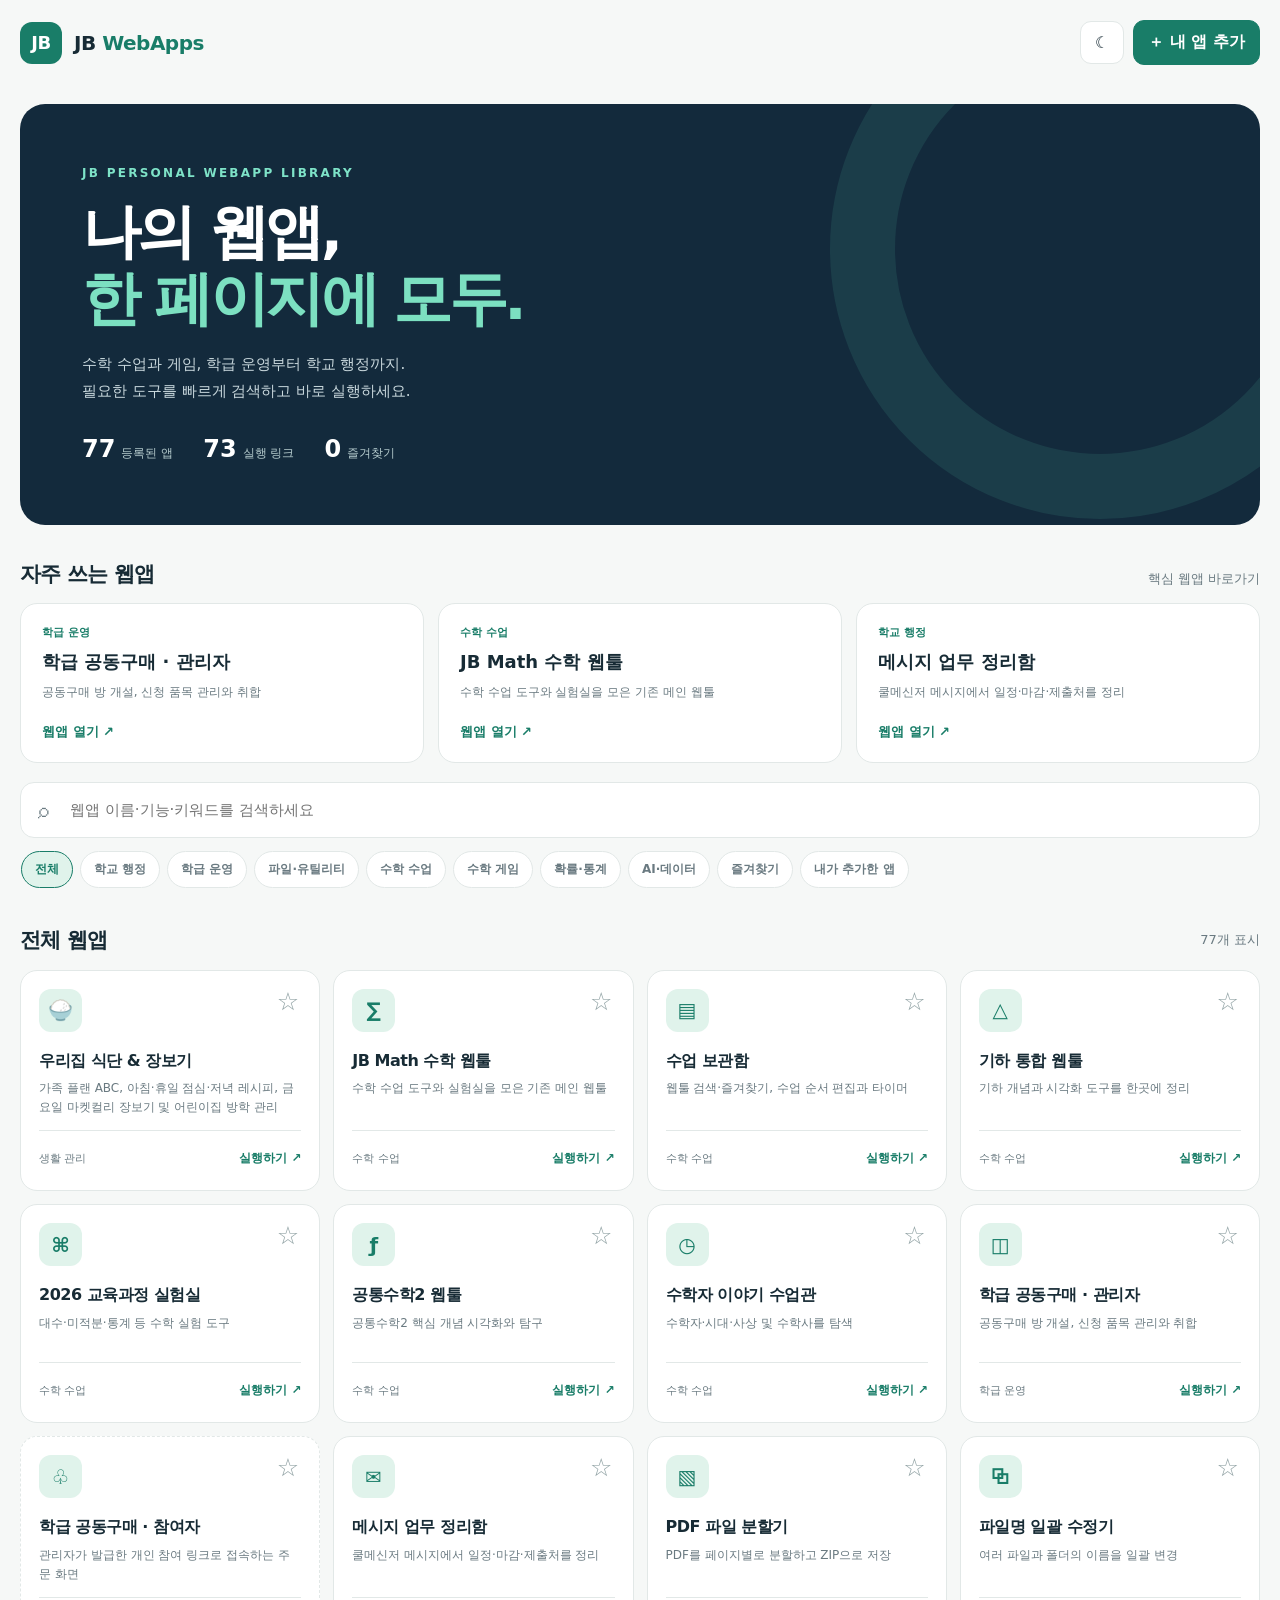
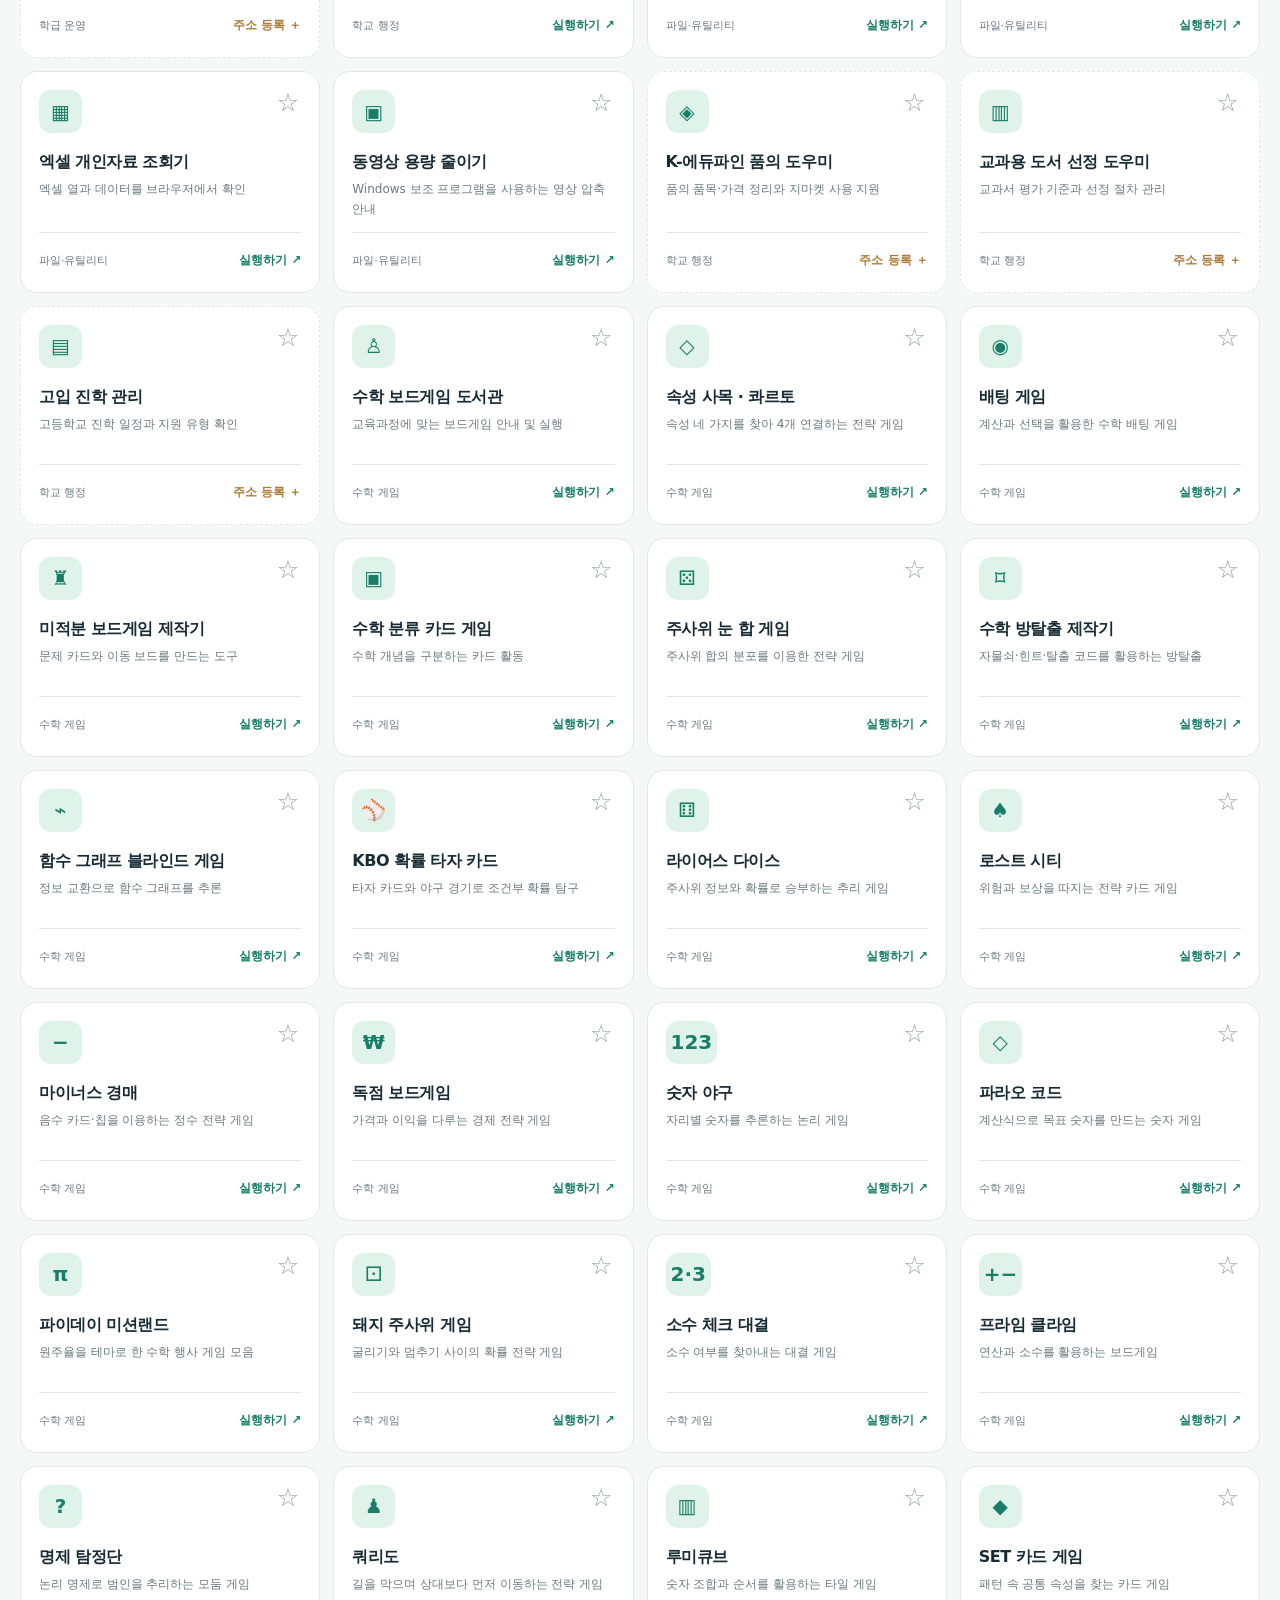
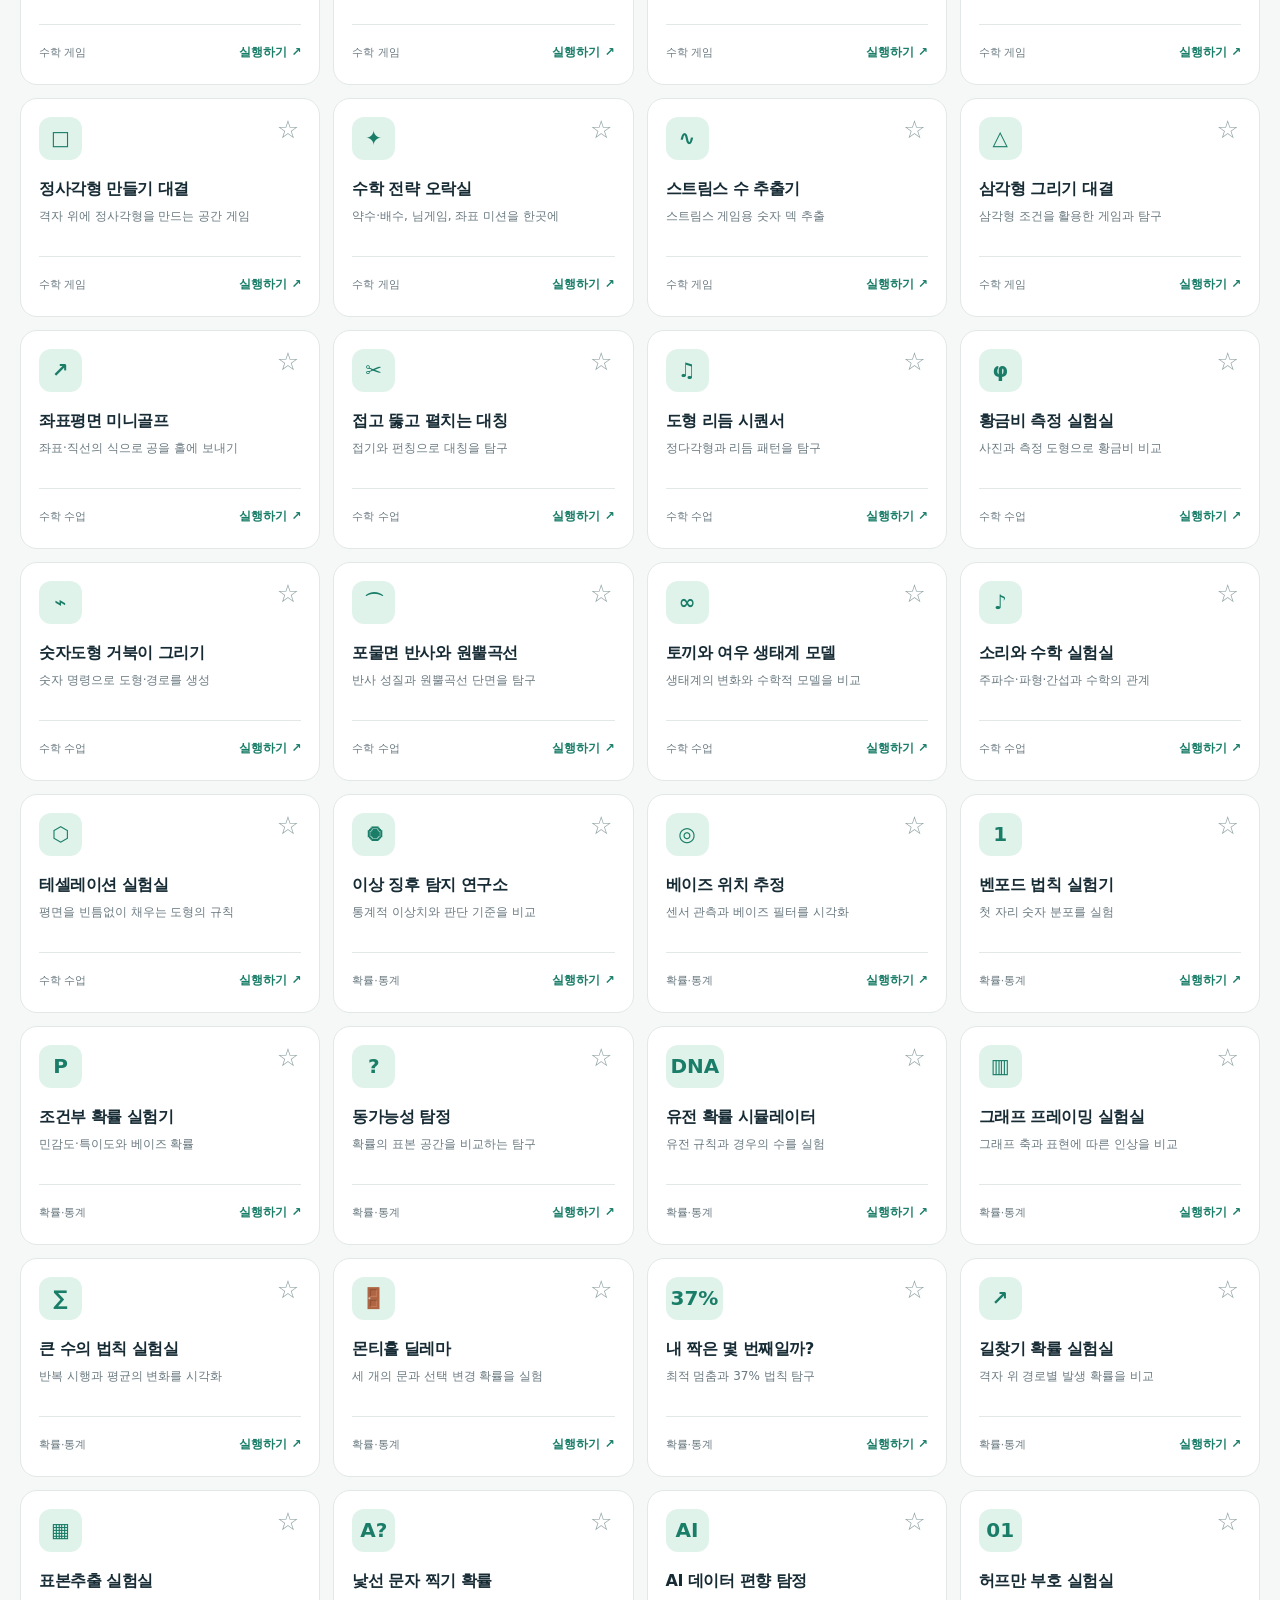
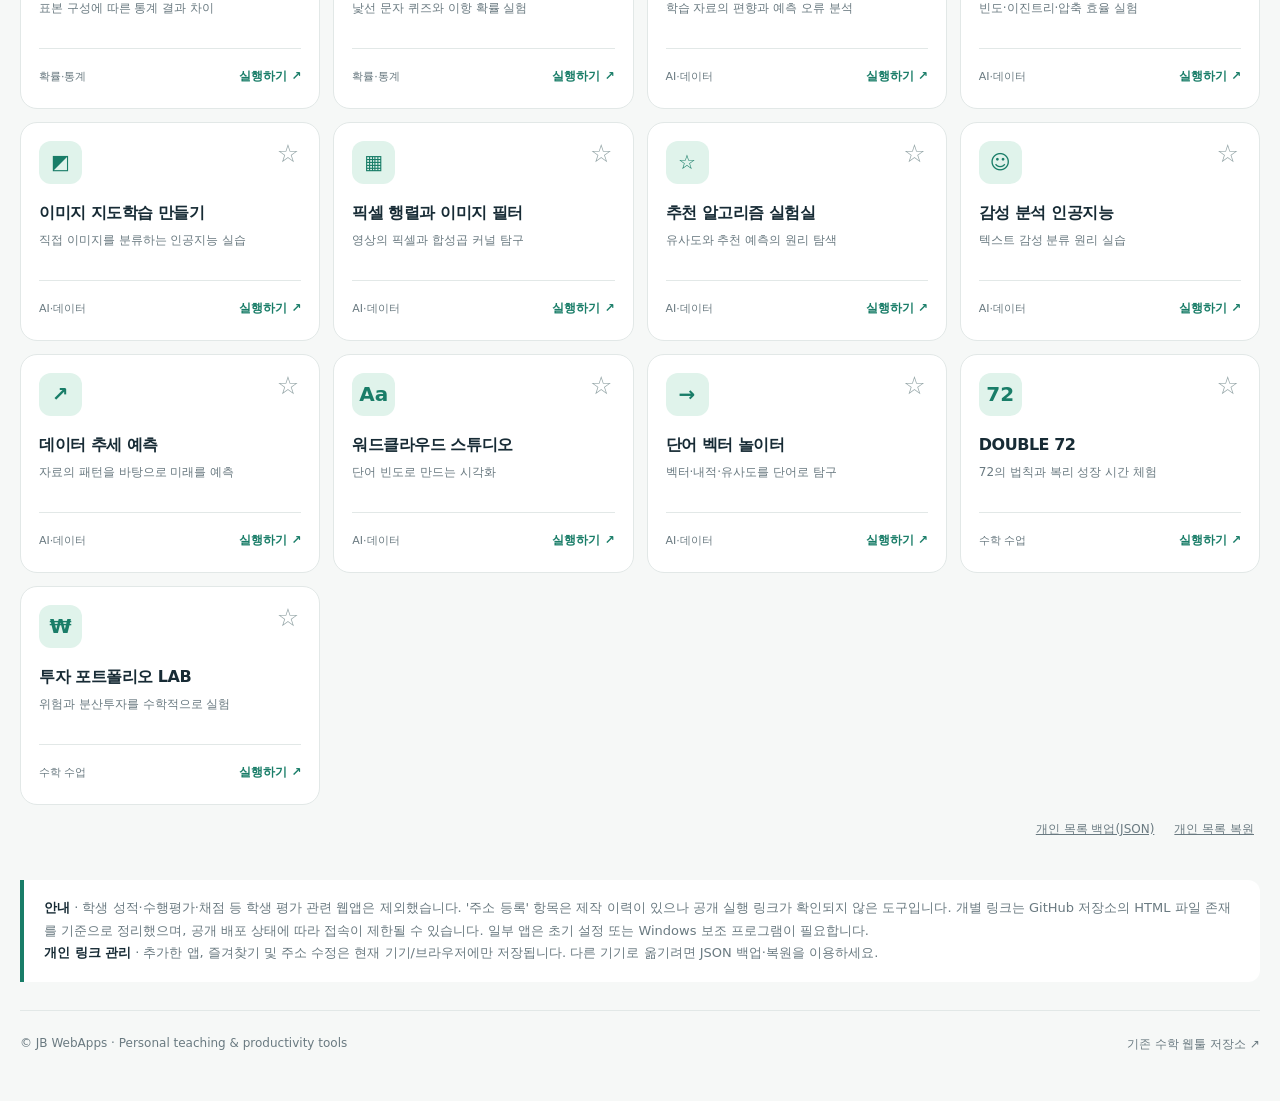
==== commit 92598910: "Add Our Family Meals PWA to JB WebApps portal" ====
--- a/index.html
+++ b/index.html
@@ -32,7 +32,7 @@
 <div class="toast hide" id="toast" role="status"></div>
 <script>
 'use strict';
-const BUILT_INS=[{"id":"app-001","title":"JB Math 수학 웹툴","group":"수학 수업","url":"https://jbmath-dot.github.io/math-class-webtools/index.html","desc":"수학 수업 도구와 실험실을 모은 기존 메인 웹툴","icon":"∑","tags":["수학","도구","전체"],"featured":true},{"id":"app-002","title":"수업 보관함","group":"수학 수업","url":"https://jbmath-dot.github.io/math-class-webtools/classroom/index.html","desc":"웹툴 검색·즐겨찾기, 수업 순서 편집과 타이머","icon":"▤","tags":["교사","수업 계획"],"featured":true},{"id":"app-003","title":"기하 통합 웹툴","group":"수학 수업","url":"https://jbmath-dot.github.io/math-class-webtools/geometry/index.html","desc":"기하 개념과 시각화 도구를 한곳에 정리","icon":"△","tags":["기하","고등학교"],"featured":false},{"id":"app-004","title":"2026 교육과정 실험실","group":"수학 수업","url":"https://jbmath-dot.github.io/math-class-webtools/curriculum-labs/index.html","desc":"대수·미적분·통계 등 수학 실험 도구","icon":"⌘","tags":["수학","교육과정"],"featured":false},{"id":"app-005","title":"공통수학2 웹툴","group":"수학 수업","url":"https://jbmath-dot.github.io/math-class-webtools/common-math2/index.html","desc":"공통수학2 핵심 개념 시각화와 탐구","icon":"ƒ","tags":["고등학교","함수"],"featured":false},{"id":"app-006","title":"수학자 이야기 수업관","group":"수학 수업","url":"https://jbmath-dot.github.io/math-class-webtools/math-history/mathematician-story/index.html","desc":"수학자·시대·사상 및 수학사를 탐색","icon":"◷","tags":["수학사","인물"],"featured":false},{"id":"app-007","title":"학급 공동구매 · 관리자","group":"학급 운영","url":"https://jbmath-dot.github.io/math-class-webtools/group-order/admin.html","desc":"공동구매 방 개설, 신청 품목 관리와 취합","icon":"◫","tags":["지마켓","품의","학급"],"featured":true},{"id":"app-008","title":"학급 공동구매 · 참여자","group":"학급 운영","url":"","desc":"관리자가 발급한 개인 참여 링크로 접속하는 주문 화면","icon":"♧","tags":["지마켓","참여자"],"featured":false},{"id":"app-009","title":"메시지 업무 정리함","group":"학교 행정","url":"https://jbmath-dot.github.io/math-class-webtools/school-work/coolmessenger-organizer/index.html","desc":"쿨메신저 메시지에서 일정·마감·제출처를 정리","icon":"✉","tags":["업무","마감"],"featured":true},{"id":"app-010","title":"PDF 파일 분할기","group":"파일·유틸리티","url":"https://jbmath-dot.github.io/math-class-webtools/school-work/pdf-file-splitter/index.html","desc":"PDF를 페이지별로 분할하고 ZIP으로 저장","icon":"▧","tags":["PDF","문서"],"featured":false},{"id":"app-011","title":"파일명 일괄 수정기","group":"파일·유틸리티","url":"https://jbmath-dot.github.io/math-class-webtools/school-work/school-file-renamer/index.html","desc":"여러 파일과 폴더의 이름을 일괄 변경","icon":"⧉","tags":["파일","일괄 처리"],"featured":false},{"id":"app-012","title":"엑셀 개인자료 조회기","group":"파일·유틸리티","url":"https://jbmath-dot.github.io/math-class-webtools/school-work/excel-personal-viewer/index.html","desc":"엑셀 열과 데이터를 브라우저에서 확인","icon":"▦","tags":["엑셀","파일"],"featured":false},{"id":"app-013","title":"동영상 용량 줄이기","group":"파일·유틸리티","url":"https://jbmath-dot.github.io/math-class-webtools/school-work/video-compressor/index.html","desc":"Windows 보조 프로그램을 사용하는 영상 압축 안내","icon":"▣","tags":["동영상","Windows"],"featured":false},{"id":"app-014","title":"K-에듀파인 품의 도우미","group":"학교 행정","url":"","desc":"품의 품목·가격 정리와 지마켓 사용 지원","icon":"◈","tags":["품의","회계"],"featured":false},{"id":"app-015","title":"교과용 도서 선정 도우미","group":"학교 행정","url":"","desc":"교과서 평가 기준과 선정 절차 관리","icon":"▥","tags":["교과서","선정"],"featured":false},{"id":"app-016","title":"고입 진학 관리","group":"학교 행정","url":"","desc":"고등학교 진학 일정과 지원 유형 확인","icon":"▤","tags":["진학","고입"],"featured":false},{"id":"app-017","title":"수학 보드게임 도서관","group":"수학 게임","url":"https://jbmath-dot.github.io/math-class-webtools/math-game/boardgame-library/index.html","desc":"교육과정에 맞는 보드게임 안내 및 실행","icon":"♙","tags":["게임","연습"],"featured":false},{"id":"app-018","title":"속성 사목 · 콰르토","group":"수학 게임","url":"https://jbmath-dot.github.io/math-class-webtools/math-game/attribute-four/index.html","desc":"속성 네 가지를 찾아 4개 연결하는 전략 게임","icon":"◇","tags":["게임","연습"],"featured":false},{"id":"app-019","title":"배팅 게임","group":"수학 게임","url":"https://jbmath-dot.github.io/math-class-webtools/math-game/betting-game/index.html","desc":"계산과 선택을 활용한 수학 배팅 게임","icon":"◉","tags":["게임","연습"],"featured":false},{"id":"app-020","title":"미적분 보드게임 제작기","group":"수학 게임","url":"https://jbmath-dot.github.io/math-class-webtools/math-game/calculus-board-game-maker/index.html","desc":"문제 카드와 이동 보드를 만드는 도구","icon":"♜","tags":["게임","연습"],"featured":false},{"id":"app-021","title":"수학 분류 카드 게임","group":"수학 게임","url":"https://jbmath-dot.github.io/math-class-webtools/math-game/classification-card-game/index.html","desc":"수학 개념을 구분하는 카드 활동","icon":"▣","tags":["게임","연습"],"featured":false},{"id":"app-022","title":"주사위 눈 합 게임","group":"수학 게임","url":"https://jbmath-dot.github.io/math-class-webtools/math-game/dice-sum-game/index.html","desc":"주사위 합의 분포를 이용한 전략 게임","icon":"⚄","tags":["게임","연습"],"featured":false},{"id":"app-023","title":"수학 방탈출 제작기","group":"수학 게임","url":"https://jbmath-dot.github.io/math-class-webtools/math-game/escape-room-maker/index.html","desc":"자물쇠·힌트·탈출 코드를 활용하는 방탈출","icon":"⌑","tags":["게임","연습"],"featured":false},{"id":"app-024","title":"함수 그래프 블라인드 게임","group":"수학 게임","url":"https://jbmath-dot.github.io/math-class-webtools/math-game/function-graph-blind-game/index.html","desc":"정보 교환으로 함수 그래프를 추론","icon":"⌁","tags":["게임","연습"],"featured":false},{"id":"app-025","title":"KBO 확률 타자 카드","group":"수학 게임","url":"https://jbmath-dot.github.io/math-class-webtools/math-game/kbo-conditional-probability/index.html","desc":"타자 카드와 야구 경기로 조건부 확률 탐구","icon":"⚾","tags":["게임","연습"],"featured":false},{"id":"app-026","title":"라이어스 다이스","group":"수학 게임","url":"https://jbmath-dot.github.io/math-class-webtools/math-game/liars-dice/index.html","desc":"주사위 정보와 확률로 승부하는 추리 게임","icon":"⚅","tags":["게임","연습"],"featured":false},{"id":"app-027","title":"로스트 시티","group":"수학 게임","url":"https://jbmath-dot.github.io/math-class-webtools/math-game/lost-cities/index.html","desc":"위험과 보상을 따지는 전략 카드 게임","icon":"♠","tags":["게임","연습"],"featured":false},{"id":"app-028","title":"마이너스 경매","group":"수학 게임","url":"https://jbmath-dot.github.io/math-class-webtools/math-game/minus-auction/index.html","desc":"음수 카드·칩을 이용하는 정수 전략 게임","icon":"−","tags":["게임","연습"],"featured":false},{"id":"app-029","title":"독점 보드게임","group":"수학 게임","url":"https://jbmath-dot.github.io/math-class-webtools/math-game/monopoly-pricing-game/index.html","desc":"가격과 이익을 다루는 경제 전략 게임","icon":"₩","tags":["게임","연습"],"featured":false},{"id":"app-030","title":"숫자 야구","group":"수학 게임","url":"https://jbmath-dot.github.io/math-class-webtools/math-game/number-baseball/index.html","desc":"자리별 숫자를 추론하는 논리 게임","icon":"123","tags":["게임","연습"],"featured":false},{"id":"app-031","title":"파라오 코드","group":"수학 게임","url":"https://jbmath-dot.github.io/math-class-webtools/math-game/pharaoh-code/index.html","desc":"계산식으로 목표 숫자를 만드는 숫자 게임","icon":"◇","tags":["게임","연습"],"featured":false},{"id":"app-032","title":"파이데이 미션랜드","group":"수학 게임","url":"https://jbmath-dot.github.io/math-class-webtools/math-game/pi-day-mission-land/index.html","desc":"원주율을 테마로 한 수학 행사 게임 모음","icon":"π","tags":["게임","연습"],"featured":false},{"id":"app-033","title":"돼지 주사위 게임","group":"수학 게임","url":"https://jbmath-dot.github.io/math-class-webtools/math-game/pig-dice/index.html","desc":"굴리기와 멈추기 사이의 확률 전략 게임","icon":"⚀","tags":["게임","연습"],"featured":false},{"id":"app-034","title":"소수 체크 대결","group":"수학 게임","url":"https://jbmath-dot.github.io/math-class-webtools/math-game/prime-check-battle/index.html","desc":"소수 여부를 찾아내는 대결 게임","icon":"2·3","tags":["게임","연습"],"featured":false},{"id":"app-035","title":"프라임 클라임","group":"수학 게임","url":"https://jbmath-dot.github.io/math-class-webtools/math-game/prime-climb/index.html","desc":"연산과 소수를 활용하는 보드게임","icon":"+−","tags":["게임","연습"],"featured":false},{"id":"app-036","title":"명제 탐정단","group":"수학 게임","url":"https://jbmath-dot.github.io/math-class-webtools/math-game/proposition-detective/index.html","desc":"논리 명제로 범인을 추리하는 모둠 게임","icon":"?","tags":["게임","연습"],"featured":false},{"id":"app-037","title":"쿼리도","group":"수학 게임","url":"https://jbmath-dot.github.io/math-class-webtools/math-game/quoridor/index.html","desc":"길을 막으며 상대보다 먼저 이동하는 전략 게임","icon":"♟","tags":["게임","연습"],"featured":true},{"id":"app-038","title":"루미큐브","group":"수학 게임","url":"https://jbmath-dot.github.io/math-class-webtools/math-game/rummikub/index.html","desc":"숫자 조합과 순서를 활용하는 타일 게임","icon":"▥","tags":["게임","연습"],"featured":true},{"id":"app-039","title":"SET 카드 게임","group":"수학 게임","url":"https://jbmath-dot.github.io/math-class-webtools/math-game/set-game/index.html","desc":"패턴 속 공통 속성을 찾는 카드 게임","icon":"◆","tags":["게임","연습"],"featured":false},{"id":"app-040","title":"정사각형 만들기 대결","group":"수학 게임","url":"https://jbmath-dot.github.io/math-class-webtools/math-game/square-battle/index.html","desc":"격자 위에 정사각형을 만드는 공간 게임","icon":"□","tags":["게임","연습"],"featured":false},{"id":"app-041","title":"수학 전략 오락실","group":"수학 게임","url":"https://jbmath-dot.github.io/math-class-webtools/math-game/strategy-arcade/index.html","desc":"약수·배수, 님게임, 좌표 미션을 한곳에","icon":"✦","tags":["게임","연습"],"featured":false},{"id":"app-042","title":"스트림스 수 추출기","group":"수학 게임","url":"https://jbmath-dot.github.io/math-class-webtools/math-game/streams-number-drawer/index.html","desc":"스트림스 게임용 숫자 덱 추출","icon":"∿","tags":["게임","연습"],"featured":false},{"id":"app-043","title":"삼각형 그리기 대결","group":"수학 게임","url":"https://jbmath-dot.github.io/math-class-webtools/math-game/triangle-drawing/index.html","desc":"삼각형 조건을 활용한 게임과 탐구","icon":"△","tags":["게임","연습"],"featured":false},{"id":"app-044","title":"좌표평면 미니골프","group":"수학 수업","url":"https://jbmath-dot.github.io/math-class-webtools/middle-school/coordinate-minigolf/index.html","desc":"좌표·직선의 식으로 공을 홀에 보내기","icon":"↗","tags":["중학교","실험"],"featured":false},{"id":"app-045","title":"접고 뚫고 펼치는 대칭","group":"수학 수업","url":"https://jbmath-dot.github.io/math-class-webtools/middle-school/fold-punch-lab/index.html","desc":"접기와 펀칭으로 대칭을 탐구","icon":"✂","tags":["중학교","실험"],"featured":false},{"id":"app-046","title":"도형 리듬 시퀀서","group":"수학 수업","url":"https://jbmath-dot.github.io/math-class-webtools/middle-school/geometry-rhythm-sequencer/index.html","desc":"정다각형과 리듬 패턴을 탐구","icon":"♫","tags":["중학교","실험"],"featured":false},{"id":"app-047","title":"황금비 측정 실험실","group":"수학 수업","url":"https://jbmath-dot.github.io/math-class-webtools/middle-school/golden-ratio-lab/index.html","desc":"사진과 측정 도형으로 황금비 비교","icon":"φ","tags":["중학교","실험"],"featured":false},{"id":"app-048","title":"숫자도형 거북이 그리기","group":"수학 수업","url":"https://jbmath-dot.github.io/math-class-webtools/middle-school/number-turtle-lab/index.html","desc":"숫자 명령으로 도형·경로를 생성","icon":"⌁","tags":["중학교","실험"],"featured":false},{"id":"app-049","title":"포물면 반사와 원뿔곡선","group":"수학 수업","url":"https://jbmath-dot.github.io/math-class-webtools/middle-school/paraboloid-conic-lab/index.html","desc":"반사 성질과 원뿔곡선 단면을 탐구","icon":"⌒","tags":["중학교","실험"],"featured":false},{"id":"app-050","title":"토끼와 여우 생태계 모델","group":"수학 수업","url":"https://jbmath-dot.github.io/math-class-webtools/middle-school/rabbit-fox-ecosystem/index.html","desc":"생태계의 변화와 수학적 모델을 비교","icon":"∞","tags":["중학교","실험"],"featured":false},{"id":"app-051","title":"소리와 수학 실험실","group":"수학 수업","url":"https://jbmath-dot.github.io/math-class-webtools/middle-school/sound-math-lab/index.html","desc":"주파수·파형·간섭과 수학의 관계","icon":"♪","tags":["중학교","실험"],"featured":false},{"id":"app-052","title":"테셀레이션 실험실","group":"수학 수업","url":"https://jbmath-dot.github.io/math-class-webtools/middle-school/tessellation-lab/index.html","desc":"평면을 빈틈없이 채우는 도형의 규칙","icon":"⬡","tags":["중학교","실험"],"featured":false},{"id":"app-053","title":"이상 징후 탐지 연구소","group":"확률·통계","url":"https://jbmath-dot.github.io/math-class-webtools/probability-statistics/anomaly-detection-lab/index.html","desc":"통계적 이상치와 판단 기준을 비교","icon":"⦿","tags":["확률","데이터"],"featured":false},{"id":"app-054","title":"베이즈 위치 추정","group":"확률·통계","url":"https://jbmath-dot.github.io/math-class-webtools/probability-statistics/bayes-localization-lab/index.html","desc":"센서 관측과 베이즈 필터를 시각화","icon":"◎","tags":["확률","데이터"],"featured":false},{"id":"app-055","title":"벤포드 법칙 실험기","group":"확률·통계","url":"https://jbmath-dot.github.io/math-class-webtools/probability-statistics/benford-lab/index.html","desc":"첫 자리 숫자 분포를 실험","icon":"1","tags":["확률","데이터"],"featured":false},{"id":"app-056","title":"조건부 확률 실험기","group":"확률·통계","url":"https://jbmath-dot.github.io/math-class-webtools/probability-statistics/conditional-probability/index.html","desc":"민감도·특이도와 베이즈 확률","icon":"P","tags":["확률","데이터"],"featured":false},{"id":"app-057","title":"동가능성 탐정","group":"확률·통계","url":"https://jbmath-dot.github.io/math-class-webtools/probability-statistics/equiprobability-detective/index.html","desc":"확률의 표본 공간을 비교하는 탐구","icon":"?","tags":["확률","데이터"],"featured":false},{"id":"app-058","title":"유전 확률 시뮬레이터","group":"확률·통계","url":"https://jbmath-dot.github.io/math-class-webtools/probability-statistics/genetics-simulator/index.html","desc":"유전 규칙과 경우의 수를 실험","icon":"DNA","tags":["확률","데이터"],"featured":false},{"id":"app-059","title":"그래프 프레이밍 실험실","group":"확률·통계","url":"https://jbmath-dot.github.io/math-class-webtools/probability-statistics/graph-framing-lab/index.html","desc":"그래프 축과 표현에 따른 인상을 비교","icon":"▥","tags":["확률","데이터"],"featured":false},{"id":"app-060","title":"큰 수의 법칙 실험실","group":"확률·통계","url":"https://jbmath-dot.github.io/math-class-webtools/probability-statistics/law-of-large-numbers/index.html","desc":"반복 시행과 평균의 변화를 시각화","icon":"∑","tags":["확률","데이터"],"featured":false},{"id":"app-061","title":"몬티홀 딜레마","group":"확률·통계","url":"https://jbmath-dot.github.io/math-class-webtools/probability-statistics/monty-hall/index.html","desc":"세 개의 문과 선택 변경 확률을 실험","icon":"🚪","tags":["확률","데이터"],"featured":false},{"id":"app-062","title":"내 짝은 몇 번째일까?","group":"확률·통계","url":"https://jbmath-dot.github.io/math-class-webtools/probability-statistics/optimal-stopping/index.html","desc":"최적 멈춤과 37% 법칙 탐구","icon":"37%","tags":["확률","데이터"],"featured":false},{"id":"app-063","title":"길찾기 확률 실험실","group":"확률·통계","url":"https://jbmath-dot.github.io/math-class-webtools/probability-statistics/path-probability-lab/index.html","desc":"격자 위 경로별 발생 확률을 비교","icon":"↗","tags":["확률","데이터"],"featured":false},{"id":"app-064","title":"표본추출 실험실","group":"확률·통계","url":"https://jbmath-dot.github.io/math-class-webtools/probability-statistics/sampling-studio/index.html","desc":"표본 구성에 따른 통계 결과 차이","icon":"▦","tags":["확률","데이터"],"featured":false},{"id":"app-065","title":"낯선 문자 찍기 확률","group":"확률·통계","url":"https://jbmath-dot.github.io/math-class-webtools/probability-statistics/symbol-guessing-lab/index.html","desc":"낯선 문자 퀴즈와 이항 확률 실험","icon":"A?","tags":["확률","데이터"],"featured":false},{"id":"app-066","title":"AI 데이터 편향 탐정","group":"AI·데이터","url":"https://jbmath-dot.github.io/math-class-webtools/ai-math/ai-data-bias-detective/index.html","desc":"학습 자료의 편향과 예측 오류 분석","icon":"AI","tags":["AI","수학"],"featured":false},{"id":"app-067","title":"허프만 부호 실험실","group":"AI·데이터","url":"https://jbmath-dot.github.io/math-class-webtools/ai-math/huffman-compression-lab/index.html","desc":"빈도·이진트리·압축 효율 실험","icon":"01","tags":["AI","수학"],"featured":false},{"id":"app-068","title":"이미지 지도학습 만들기","group":"AI·데이터","url":"https://jbmath-dot.github.io/math-class-webtools/ai-math/image-supervised-learning/index.html","desc":"직접 이미지를 분류하는 인공지능 실습","icon":"◩","tags":["AI","수학"],"featured":false},{"id":"app-069","title":"픽셀 행렬과 이미지 필터","group":"AI·데이터","url":"https://jbmath-dot.github.io/math-class-webtools/ai-math/pixel-matrix-lab/index.html","desc":"영상의 픽셀과 합성곱 커널 탐구","icon":"▦","tags":["AI","수학"],"featured":false},{"id":"app-070","title":"추천 알고리즘 실험실","group":"AI·데이터","url":"https://jbmath-dot.github.io/math-class-webtools/ai-math/rating-recommendation-lab/index.html","desc":"유사도와 추천 예측의 원리 탐색","icon":"☆","tags":["AI","수학"],"featured":false},{"id":"app-071","title":"감성 분석 인공지능","group":"AI·데이터","url":"https://jbmath-dot.github.io/math-class-webtools/ai-math/sentiment-ai/index.html","desc":"텍스트 감성 분류 원리 실습","icon":"☺","tags":["AI","수학"],"featured":false},{"id":"app-072","title":"데이터 추세 예측","group":"AI·데이터","url":"https://jbmath-dot.github.io/math-class-webtools/ai-math/trendline-prediction/index.html","desc":"자료의 패턴을 바탕으로 미래를 예측","icon":"↗","tags":["AI","수학"],"featured":false},{"id":"app-073","title":"워드클라우드 스튜디오","group":"AI·데이터","url":"https://jbmath-dot.github.io/math-class-webtools/ai-math/word-cloud-studio/index.html","desc":"단어 빈도로 만드는 시각화","icon":"Aa","tags":["AI","수학"],"featured":false},{"id":"app-074","title":"단어 벡터 놀이터","group":"AI·데이터","url":"https://jbmath-dot.github.io/math-class-webtools/ai-math/word-vector-playground/index.html","desc":"벡터·내적·유사도를 단어로 탐구","icon":"→","tags":["AI","수학"],"featured":false},{"id":"app-075","title":"DOUBLE 72","group":"수학 수업","url":"https://jbmath-dot.github.io/math-class-webtools/economic-math/double-72/index.html","desc":"72의 법칙과 복리 성장 시간 체험","icon":"72","tags":["경제 수학"],"featured":false},{"id":"app-076","title":"투자 포트폴리오 LAB","group":"수학 수업","url":"https://jbmath-dot.github.io/math-class-webtools/economic-math/investment-portfolio/index.html","desc":"위험과 분산투자를 수학적으로 실험","icon":"₩","tags":["경제 수학"],"featured":false}];
+const BUILT_INS=[{"id":"app-family-meals","title":"우리집 식단 & 장보기","group":"생활 관리","url":"https://jbmath-dot.github.io/jb-webapps/family-meals/","desc":"가족 플랜 ABC, 아침·휴일 점심·저녁 레시피, 금요일 마켓컬리 장보기 및 어린이집 방학 관리","icon":"🍚","tags":["식단","장보기","유아식","가족","PWA"],"featured":true},{"id":"app-001","title":"JB Math 수학 웹툴","group":"수학 수업","url":"https://jbmath-dot.github.io/math-class-webtools/index.html","desc":"수학 수업 도구와 실험실을 모은 기존 메인 웹툴","icon":"∑","tags":["수학","도구","전체"],"featured":true},{"id":"app-002","title":"수업 보관함","group":"수학 수업","url":"https://jbmath-dot.github.io/math-class-webtools/classroom/index.html","desc":"웹툴 검색·즐겨찾기, 수업 순서 편집과 타이머","icon":"▤","tags":["교사","수업 계획"],"featured":true},{"id":"app-003","title":"기하 통합 웹툴","group":"수학 수업","url":"https://jbmath-dot.github.io/math-class-webtools/geometry/index.html","desc":"기하 개념과 시각화 도구를 한곳에 정리","icon":"△","tags":["기하","고등학교"],"featured":false},{"id":"app-004","title":"2026 교육과정 실험실","group":"수학 수업","url":"https://jbmath-dot.github.io/math-class-webtools/curriculum-labs/index.html","desc":"대수·미적분·통계 등 수학 실험 도구","icon":"⌘","tags":["수학","교육과정"],"featured":false},{"id":"app-005","title":"공통수학2 웹툴","group":"수학 수업","url":"https://jbmath-dot.github.io/math-class-webtools/common-math2/index.html","desc":"공통수학2 핵심 개념 시각화와 탐구","icon":"ƒ","tags":["고등학교","함수"],"featured":false},{"id":"app-006","title":"수학자 이야기 수업관","group":"수학 수업","url":"https://jbmath-dot.github.io/math-class-webtools/math-history/mathematician-story/index.html","desc":"수학자·시대·사상 및 수학사를 탐색","icon":"◷","tags":["수학사","인물"],"featured":false},{"id":"app-007","title":"학급 공동구매 · 관리자","group":"학급 운영","url":"https://jbmath-dot.github.io/math-class-webtools/group-order/admin.html","desc":"공동구매 방 개설, 신청 품목 관리와 취합","icon":"◫","tags":["지마켓","품의","학급"],"featured":true},{"id":"app-008","title":"학급 공동구매 · 참여자","group":"학급 운영","url":"","desc":"관리자가 발급한 개인 참여 링크로 접속하는 주문 화면","icon":"♧","tags":["지마켓","참여자"],"featured":false},{"id":"app-009","title":"메시지 업무 정리함","group":"학교 행정","url":"https://jbmath-dot.github.io/math-class-webtools/school-work/coolmessenger-organizer/index.html","desc":"쿨메신저 메시지에서 일정·마감·제출처를 정리","icon":"✉","tags":["업무","마감"],"featured":true},{"id":"app-010","title":"PDF 파일 분할기","group":"파일·유틸리티","url":"https://jbmath-dot.github.io/math-class-webtools/school-work/pdf-file-splitter/index.html","desc":"PDF를 페이지별로 분할하고 ZIP으로 저장","icon":"▧","tags":["PDF","문서"],"featured":false},{"id":"app-011","title":"파일명 일괄 수정기","group":"파일·유틸리티","url":"https://jbmath-dot.github.io/math-class-webtools/school-work/school-file-renamer/index.html","desc":"여러 파일과 폴더의 이름을 일괄 변경","icon":"⧉","tags":["파일","일괄 처리"],"featured":false},{"id":"app-012","title":"엑셀 개인자료 조회기","group":"파일·유틸리티","url":"https://jbmath-dot.github.io/math-class-webtools/school-work/excel-personal-viewer/index.html","desc":"엑셀 열과 데이터를 브라우저에서 확인","icon":"▦","tags":["엑셀","파일"],"featured":false},{"id":"app-013","title":"동영상 용량 줄이기","group":"파일·유틸리티","url":"https://jbmath-dot.github.io/math-class-webtools/school-work/video-compressor/index.html","desc":"Windows 보조 프로그램을 사용하는 영상 압축 안내","icon":"▣","tags":["동영상","Windows"],"featured":false},{"id":"app-014","title":"K-에듀파인 품의 도우미","group":"학교 행정","url":"","desc":"품의 품목·가격 정리와 지마켓 사용 지원","icon":"◈","tags":["품의","회계"],"featured":false},{"id":"app-015","title":"교과용 도서 선정 도우미","group":"학교 행정","url":"","desc":"교과서 평가 기준과 선정 절차 관리","icon":"▥","tags":["교과서","선정"],"featured":false},{"id":"app-016","title":"고입 진학 관리","group":"학교 행정","url":"","desc":"고등학교 진학 일정과 지원 유형 확인","icon":"▤","tags":["진학","고입"],"featured":false},{"id":"app-017","title":"수학 보드게임 도서관","group":"수학 게임","url":"https://jbmath-dot.github.io/math-class-webtools/math-game/boardgame-library/index.html","desc":"교육과정에 맞는 보드게임 안내 및 실행","icon":"♙","tags":["게임","연습"],"featured":false},{"id":"app-018","title":"속성 사목 · 콰르토","group":"수학 게임","url":"https://jbmath-dot.github.io/math-class-webtools/math-game/attribute-four/index.html","desc":"속성 네 가지를 찾아 4개 연결하는 전략 게임","icon":"◇","tags":["게임","연습"],"featured":false},{"id":"app-019","title":"배팅 게임","group":"수학 게임","url":"https://jbmath-dot.github.io/math-class-webtools/math-game/betting-game/index.html","desc":"계산과 선택을 활용한 수학 배팅 게임","icon":"◉","tags":["게임","연습"],"featured":false},{"id":"app-020","title":"미적분 보드게임 제작기","group":"수학 게임","url":"https://jbmath-dot.github.io/math-class-webtools/math-game/calculus-board-game-maker/index.html","desc":"문제 카드와 이동 보드를 만드는 도구","icon":"♜","tags":["게임","연습"],"featured":false},{"id":"app-021","title":"수학 분류 카드 게임","group":"수학 게임","url":"https://jbmath-dot.github.io/math-class-webtools/math-game/classification-card-game/index.html","desc":"수학 개념을 구분하는 카드 활동","icon":"▣","tags":["게임","연습"],"featured":false},{"id":"app-022","title":"주사위 눈 합 게임","group":"수학 게임","url":"https://jbmath-dot.github.io/math-class-webtools/math-game/dice-sum-game/index.html","desc":"주사위 합의 분포를 이용한 전략 게임","icon":"⚄","tags":["게임","연습"],"featured":false},{"id":"app-023","title":"수학 방탈출 제작기","group":"수학 게임","url":"https://jbmath-dot.github.io/math-class-webtools/math-game/escape-room-maker/index.html","desc":"자물쇠·힌트·탈출 코드를 활용하는 방탈출","icon":"⌑","tags":["게임","연습"],"featured":false},{"id":"app-024","title":"함수 그래프 블라인드 게임","group":"수학 게임","url":"https://jbmath-dot.github.io/math-class-webtools/math-game/function-graph-blind-game/index.html","desc":"정보 교환으로 함수 그래프를 추론","icon":"⌁","tags":["게임","연습"],"featured":false},{"id":"app-025","title":"KBO 확률 타자 카드","group":"수학 게임","url":"https://jbmath-dot.github.io/math-class-webtools/math-game/kbo-conditional-probability/index.html","desc":"타자 카드와 야구 경기로 조건부 확률 탐구","icon":"⚾","tags":["게임","연습"],"featured":false},{"id":"app-026","title":"라이어스 다이스","group":"수학 게임","url":"https://jbmath-dot.github.io/math-class-webtools/math-game/liars-dice/index.html","desc":"주사위 정보와 확률로 승부하는 추리 게임","icon":"⚅","tags":["게임","연습"],"featured":false},{"id":"app-027","title":"로스트 시티","group":"수학 게임","url":"https://jbmath-dot.github.io/math-class-webtools/math-game/lost-cities/index.html","desc":"위험과 보상을 따지는 전략 카드 게임","icon":"♠","tags":["게임","연습"],"featured":false},{"id":"app-028","title":"마이너스 경매","group":"수학 게임","url":"https://jbmath-dot.github.io/math-class-webtools/math-game/minus-auction/index.html","desc":"음수 카드·칩을 이용하는 정수 전략 게임","icon":"−","tags":["게임","연습"],"featured":false},{"id":"app-029","title":"독점 보드게임","group":"수학 게임","url":"https://jbmath-dot.github.io/math-class-webtools/math-game/monopoly-pricing-game/index.html","desc":"가격과 이익을 다루는 경제 전략 게임","icon":"₩","tags":["게임","연습"],"featured":false},{"id":"app-030","title":"숫자 야구","group":"수학 게임","url":"https://jbmath-dot.github.io/math-class-webtools/math-game/number-baseball/index.html","desc":"자리별 숫자를 추론하는 논리 게임","icon":"123","tags":["게임","연습"],"featured":false},{"id":"app-031","title":"파라오 코드","group":"수학 게임","url":"https://jbmath-dot.github.io/math-class-webtools/math-game/pharaoh-code/index.html","desc":"계산식으로 목표 숫자를 만드는 숫자 게임","icon":"◇","tags":["게임","연습"],"featured":false},{"id":"app-032","title":"파이데이 미션랜드","group":"수학 게임","url":"https://jbmath-dot.github.io/math-class-webtools/math-game/pi-day-mission-land/index.html","desc":"원주율을 테마로 한 수학 행사 게임 모음","icon":"π","tags":["게임","연습"],"featured":false},{"id":"app-033","title":"돼지 주사위 게임","group":"수학 게임","url":"https://jbmath-dot.github.io/math-class-webtools/math-game/pig-dice/index.html","desc":"굴리기와 멈추기 사이의 확률 전략 게임","icon":"⚀","tags":["게임","연습"],"featured":false},{"id":"app-034","title":"소수 체크 대결","group":"수학 게임","url":"https://jbmath-dot.github.io/math-class-webtools/math-game/prime-check-battle/index.html","desc":"소수 여부를 찾아내는 대결 게임","icon":"2·3","tags":["게임","연습"],"featured":false},{"id":"app-035","title":"프라임 클라임","group":"수학 게임","url":"https://jbmath-dot.github.io/math-class-webtools/math-game/prime-climb/index.html","desc":"연산과 소수를 활용하는 보드게임","icon":"+−","tags":["게임","연습"],"featured":false},{"id":"app-036","title":"명제 탐정단","group":"수학 게임","url":"https://jbmath-dot.github.io/math-class-webtools/math-game/proposition-detective/index.html","desc":"논리 명제로 범인을 추리하는 모둠 게임","icon":"?","tags":["게임","연습"],"featured":false},{"id":"app-037","title":"쿼리도","group":"수학 게임","url":"https://jbmath-dot.github.io/math-class-webtools/math-game/quoridor/index.html","desc":"길을 막으며 상대보다 먼저 이동하는 전략 게임","icon":"♟","tags":["게임","연습"],"featured":true},{"id":"app-038","title":"루미큐브","group":"수학 게임","url":"https://jbmath-dot.github.io/math-class-webtools/math-game/rummikub/index.html","desc":"숫자 조합과 순서를 활용하는 타일 게임","icon":"▥","tags":["게임","연습"],"featured":true},{"id":"app-039","title":"SET 카드 게임","group":"수학 게임","url":"https://jbmath-dot.github.io/math-class-webtools/math-game/set-game/index.html","desc":"패턴 속 공통 속성을 찾는 카드 게임","icon":"◆","tags":["게임","연습"],"featured":false},{"id":"app-040","title":"정사각형 만들기 대결","group":"수학 게임","url":"https://jbmath-dot.github.io/math-class-webtools/math-game/square-battle/index.html","desc":"격자 위에 정사각형을 만드는 공간 게임","icon":"□","tags":["게임","연습"],"featured":false},{"id":"app-041","title":"수학 전략 오락실","group":"수학 게임","url":"https://jbmath-dot.github.io/math-class-webtools/math-game/strategy-arcade/index.html","desc":"약수·배수, 님게임, 좌표 미션을 한곳에","icon":"✦","tags":["게임","연습"],"featured":false},{"id":"app-042","title":"스트림스 수 추출기","group":"수학 게임","url":"https://jbmath-dot.github.io/math-class-webtools/math-game/streams-number-drawer/index.html","desc":"스트림스 게임용 숫자 덱 추출","icon":"∿","tags":["게임","연습"],"featured":false},{"id":"app-043","title":"삼각형 그리기 대결","group":"수학 게임","url":"https://jbmath-dot.github.io/math-class-webtools/math-game/triangle-drawing/index.html","desc":"삼각형 조건을 활용한 게임과 탐구","icon":"△","tags":["게임","연습"],"featured":false},{"id":"app-044","title":"좌표평면 미니골프","group":"수학 수업","url":"https://jbmath-dot.github.io/math-class-webtools/middle-school/coordinate-minigolf/index.html","desc":"좌표·직선의 식으로 공을 홀에 보내기","icon":"↗","tags":["중학교","실험"],"featured":false},{"id":"app-045","title":"접고 뚫고 펼치는 대칭","group":"수학 수업","url":"https://jbmath-dot.github.io/math-class-webtools/middle-school/fold-punch-lab/index.html","desc":"접기와 펀칭으로 대칭을 탐구","icon":"✂","tags":["중학교","실험"],"featured":false},{"id":"app-046","title":"도형 리듬 시퀀서","group":"수학 수업","url":"https://jbmath-dot.github.io/math-class-webtools/middle-school/geometry-rhythm-sequencer/index.html","desc":"정다각형과 리듬 패턴을 탐구","icon":"♫","tags":["중학교","실험"],"featured":false},{"id":"app-047","title":"황금비 측정 실험실","group":"수학 수업","url":"https://jbmath-dot.github.io/math-class-webtools/middle-school/golden-ratio-lab/index.html","desc":"사진과 측정 도형으로 황금비 비교","icon":"φ","tags":["중학교","실험"],"featured":false},{"id":"app-048","title":"숫자도형 거북이 그리기","group":"수학 수업","url":"https://jbmath-dot.github.io/math-class-webtools/middle-school/number-turtle-lab/index.html","desc":"숫자 명령으로 도형·경로를 생성","icon":"⌁","tags":["중학교","실험"],"featured":false},{"id":"app-049","title":"포물면 반사와 원뿔곡선","group":"수학 수업","url":"https://jbmath-dot.github.io/math-class-webtools/middle-school/paraboloid-conic-lab/index.html","desc":"반사 성질과 원뿔곡선 단면을 탐구","icon":"⌒","tags":["중학교","실험"],"featured":false},{"id":"app-050","title":"토끼와 여우 생태계 모델","group":"수학 수업","url":"https://jbmath-dot.github.io/math-class-webtools/middle-school/rabbit-fox-ecosystem/index.html","desc":"생태계의 변화와 수학적 모델을 비교","icon":"∞","tags":["중학교","실험"],"featured":false},{"id":"app-051","title":"소리와 수학 실험실","group":"수학 수업","url":"https://jbmath-dot.github.io/math-class-webtools/middle-school/sound-math-lab/index.html","desc":"주파수·파형·간섭과 수학의 관계","icon":"♪","tags":["중학교","실험"],"featured":false},{"id":"app-052","title":"테셀레이션 실험실","group":"수학 수업","url":"https://jbmath-dot.github.io/math-class-webtools/middle-school/tessellation-lab/index.html","desc":"평면을 빈틈없이 채우는 도형의 규칙","icon":"⬡","tags":["중학교","실험"],"featured":false},{"id":"app-053","title":"이상 징후 탐지 연구소","group":"확률·통계","url":"https://jbmath-dot.github.io/math-class-webtools/probability-statistics/anomaly-detection-lab/index.html","desc":"통계적 이상치와 판단 기준을 비교","icon":"⦿","tags":["확률","데이터"],"featured":false},{"id":"app-054","title":"베이즈 위치 추정","group":"확률·통계","url":"https://jbmath-dot.github.io/math-class-webtools/probability-statistics/bayes-localization-lab/index.html","desc":"센서 관측과 베이즈 필터를 시각화","icon":"◎","tags":["확률","데이터"],"featured":false},{"id":"app-055","title":"벤포드 법칙 실험기","group":"확률·통계","url":"https://jbmath-dot.github.io/math-class-webtools/probability-statistics/benford-lab/index.html","desc":"첫 자리 숫자 분포를 실험","icon":"1","tags":["확률","데이터"],"featured":false},{"id":"app-056","title":"조건부 확률 실험기","group":"확률·통계","url":"https://jbmath-dot.github.io/math-class-webtools/probability-statistics/conditional-probability/index.html","desc":"민감도·특이도와 베이즈 확률","icon":"P","tags":["확률","데이터"],"featured":false},{"id":"app-057","title":"동가능성 탐정","group":"확률·통계","url":"https://jbmath-dot.github.io/math-class-webtools/probability-statistics/equiprobability-detective/index.html","desc":"확률의 표본 공간을 비교하는 탐구","icon":"?","tags":["확률","데이터"],"featured":false},{"id":"app-058","title":"유전 확률 시뮬레이터","group":"확률·통계","url":"https://jbmath-dot.github.io/math-class-webtools/probability-statistics/genetics-simulator/index.html","desc":"유전 규칙과 경우의 수를 실험","icon":"DNA","tags":["확률","데이터"],"featured":false},{"id":"app-059","title":"그래프 프레이밍 실험실","group":"확률·통계","url":"https://jbmath-dot.github.io/math-class-webtools/probability-statistics/graph-framing-lab/index.html","desc":"그래프 축과 표현에 따른 인상을 비교","icon":"▥","tags":["확률","데이터"],"featured":false},{"id":"app-060","title":"큰 수의 법칙 실험실","group":"확률·통계","url":"https://jbmath-dot.github.io/math-class-webtools/probability-statistics/law-of-large-numbers/index.html","desc":"반복 시행과 평균의 변화를 시각화","icon":"∑","tags":["확률","데이터"],"featured":false},{"id":"app-061","title":"몬티홀 딜레마","group":"확률·통계","url":"https://jbmath-dot.github.io/math-class-webtools/probability-statistics/monty-hall/index.html","desc":"세 개의 문과 선택 변경 확률을 실험","icon":"🚪","tags":["확률","데이터"],"featured":false},{"id":"app-062","title":"내 짝은 몇 번째일까?","group":"확률·통계","url":"https://jbmath-dot.github.io/math-class-webtools/probability-statistics/optimal-stopping/index.html","desc":"최적 멈춤과 37% 법칙 탐구","icon":"37%","tags":["확률","데이터"],"featured":false},{"id":"app-063","title":"길찾기 확률 실험실","group":"확률·통계","url":"https://jbmath-dot.github.io/math-class-webtools/probability-statistics/path-probability-lab/index.html","desc":"격자 위 경로별 발생 확률을 비교","icon":"↗","tags":["확률","데이터"],"featured":false},{"id":"app-064","title":"표본추출 실험실","group":"확률·통계","url":"https://jbmath-dot.github.io/math-class-webtools/probability-statistics/sampling-studio/index.html","desc":"표본 구성에 따른 통계 결과 차이","icon":"▦","tags":["확률","데이터"],"featured":false},{"id":"app-065","title":"낯선 문자 찍기 확률","group":"확률·통계","url":"https://jbmath-dot.github.io/math-class-webtools/probability-statistics/symbol-guessing-lab/index.html","desc":"낯선 문자 퀴즈와 이항 확률 실험","icon":"A?","tags":["확률","데이터"],"featured":false},{"id":"app-066","title":"AI 데이터 편향 탐정","group":"AI·데이터","url":"https://jbmath-dot.github.io/math-class-webtools/ai-math/ai-data-bias-detective/index.html","desc":"학습 자료의 편향과 예측 오류 분석","icon":"AI","tags":["AI","수학"],"featured":false},{"id":"app-067","title":"허프만 부호 실험실","group":"AI·데이터","url":"https://jbmath-dot.github.io/math-class-webtools/ai-math/huffman-compression-lab/index.html","desc":"빈도·이진트리·압축 효율 실험","icon":"01","tags":["AI","수학"],"featured":false},{"id":"app-068","title":"이미지 지도학습 만들기","group":"AI·데이터","url":"https://jbmath-dot.github.io/math-class-webtools/ai-math/image-supervised-learning/index.html","desc":"직접 이미지를 분류하는 인공지능 실습","icon":"◩","tags":["AI","수학"],"featured":false},{"id":"app-069","title":"픽셀 행렬과 이미지 필터","group":"AI·데이터","url":"https://jbmath-dot.github.io/math-class-webtools/ai-math/pixel-matrix-lab/index.html","desc":"영상의 픽셀과 합성곱 커널 탐구","icon":"▦","tags":["AI","수학"],"featured":false},{"id":"app-070","title":"추천 알고리즘 실험실","group":"AI·데이터","url":"https://jbmath-dot.github.io/math-class-webtools/ai-math/rating-recommendation-lab/index.html","desc":"유사도와 추천 예측의 원리 탐색","icon":"☆","tags":["AI","수학"],"featured":false},{"id":"app-071","title":"감성 분석 인공지능","group":"AI·데이터","url":"https://jbmath-dot.github.io/math-class-webtools/ai-math/sentiment-ai/index.html","desc":"텍스트 감성 분류 원리 실습","icon":"☺","tags":["AI","수학"],"featured":false},{"id":"app-072","title":"데이터 추세 예측","group":"AI·데이터","url":"https://jbmath-dot.github.io/math-class-webtools/ai-math/trendline-prediction/index.html","desc":"자료의 패턴을 바탕으로 미래를 예측","icon":"↗","tags":["AI","수학"],"featured":false},{"id":"app-073","title":"워드클라우드 스튜디오","group":"AI·데이터","url":"https://jbmath-dot.github.io/math-class-webtools/ai-math/word-cloud-studio/index.html","desc":"단어 빈도로 만드는 시각화","icon":"Aa","tags":["AI","수학"],"featured":false},{"id":"app-074","title":"단어 벡터 놀이터","group":"AI·데이터","url":"https://jbmath-dot.github.io/math-class-webtools/ai-math/word-vector-playground/index.html","desc":"벡터·내적·유사도를 단어로 탐구","icon":"→","tags":["AI","수학"],"featured":false},{"id":"app-075","title":"DOUBLE 72","group":"수학 수업","url":"https://jbmath-dot.github.io/math-class-webtools/economic-math/double-72/index.html","desc":"72의 법칙과 복리 성장 시간 체험","icon":"72","tags":["경제 수학"],"featured":false},{"id":"app-076","title":"투자 포트폴리오 LAB","group":"수학 수업","url":"https://jbmath-dot.github.io/math-class-webtools/economic-math/investment-portfolio/index.html","desc":"위험과 분산투자를 수학적으로 실험","icon":"₩","tags":["경제 수학"],"featured":false}];
 const CATEGORIES=["전체", "학교 행정", "학급 운영", "파일·유틸리티", "수학 수업", "수학 게임", "확률·통계", "AI·데이터", "즐겨찾기", "내가 추가한 앱"];
 const KEY='jb-webapps-v1';
 const STORAGE={favorites:[],custom:[],overrides:{},theme:'light'};
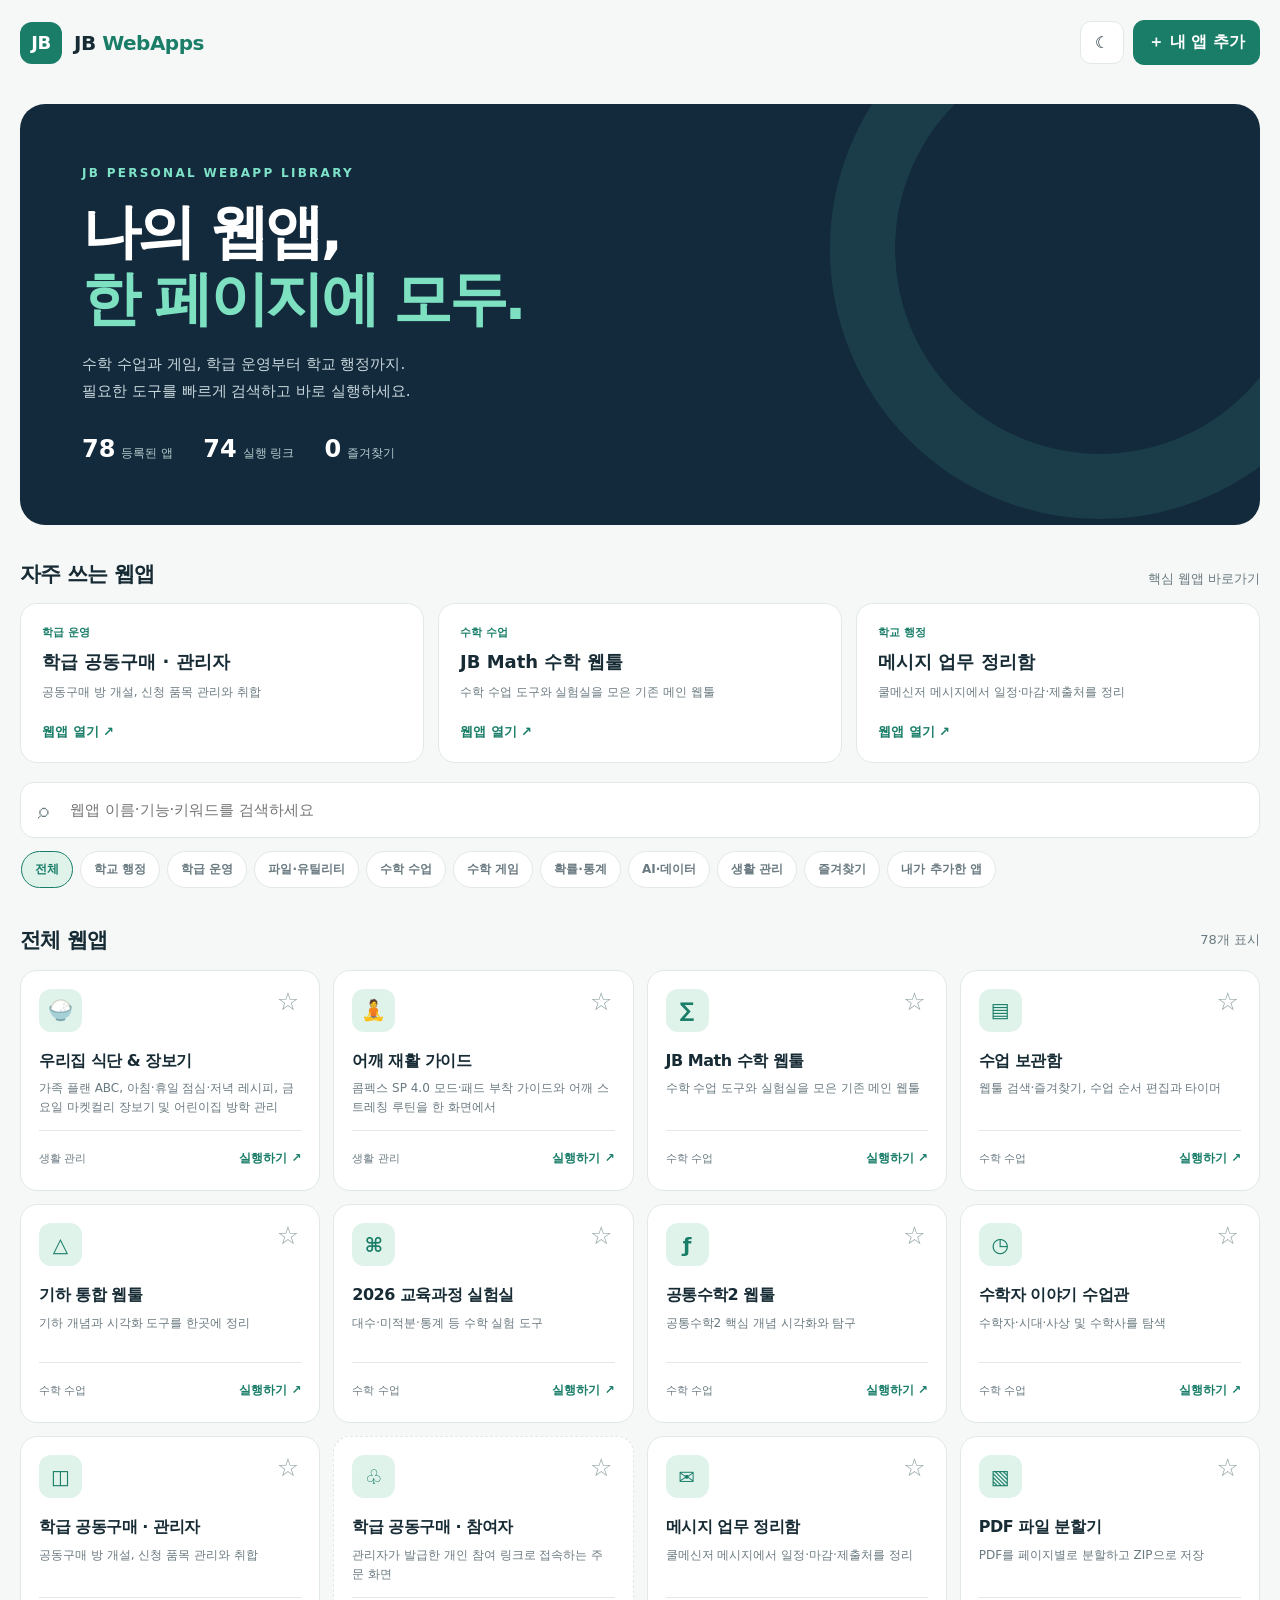
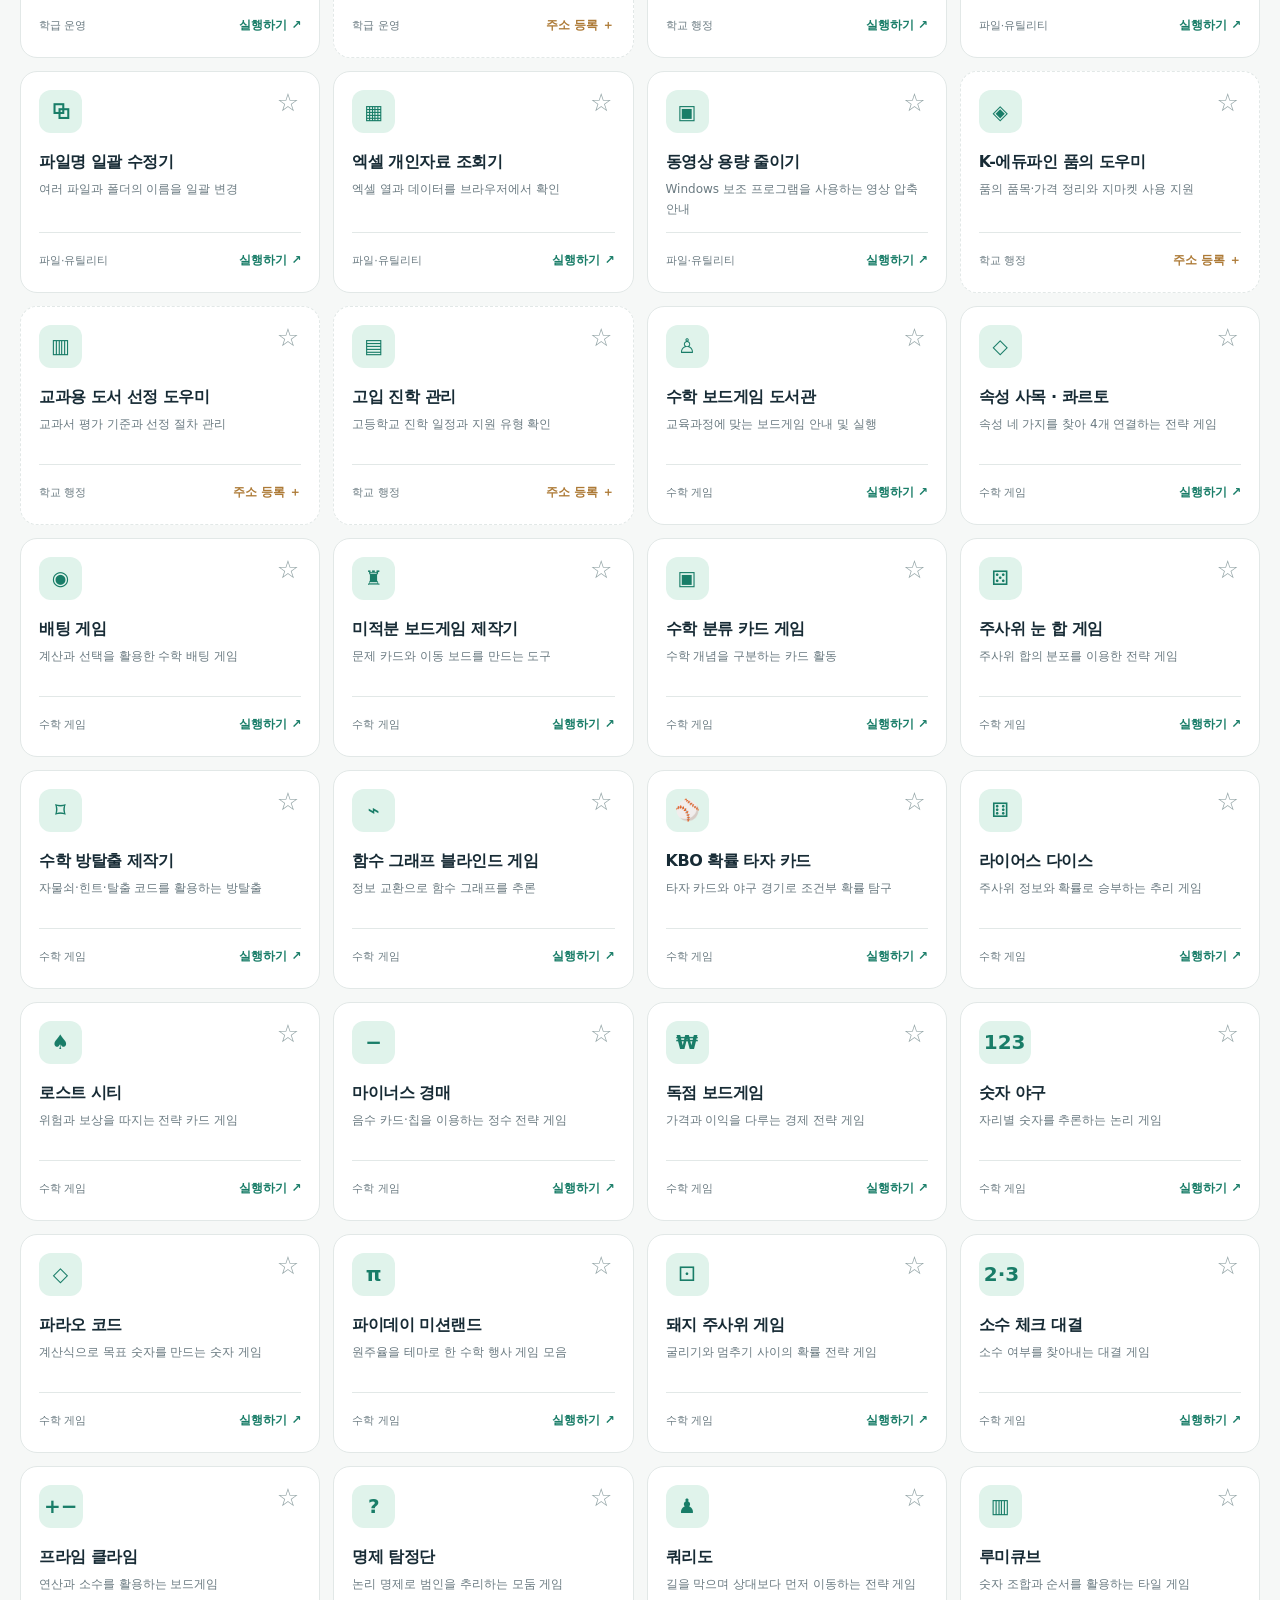
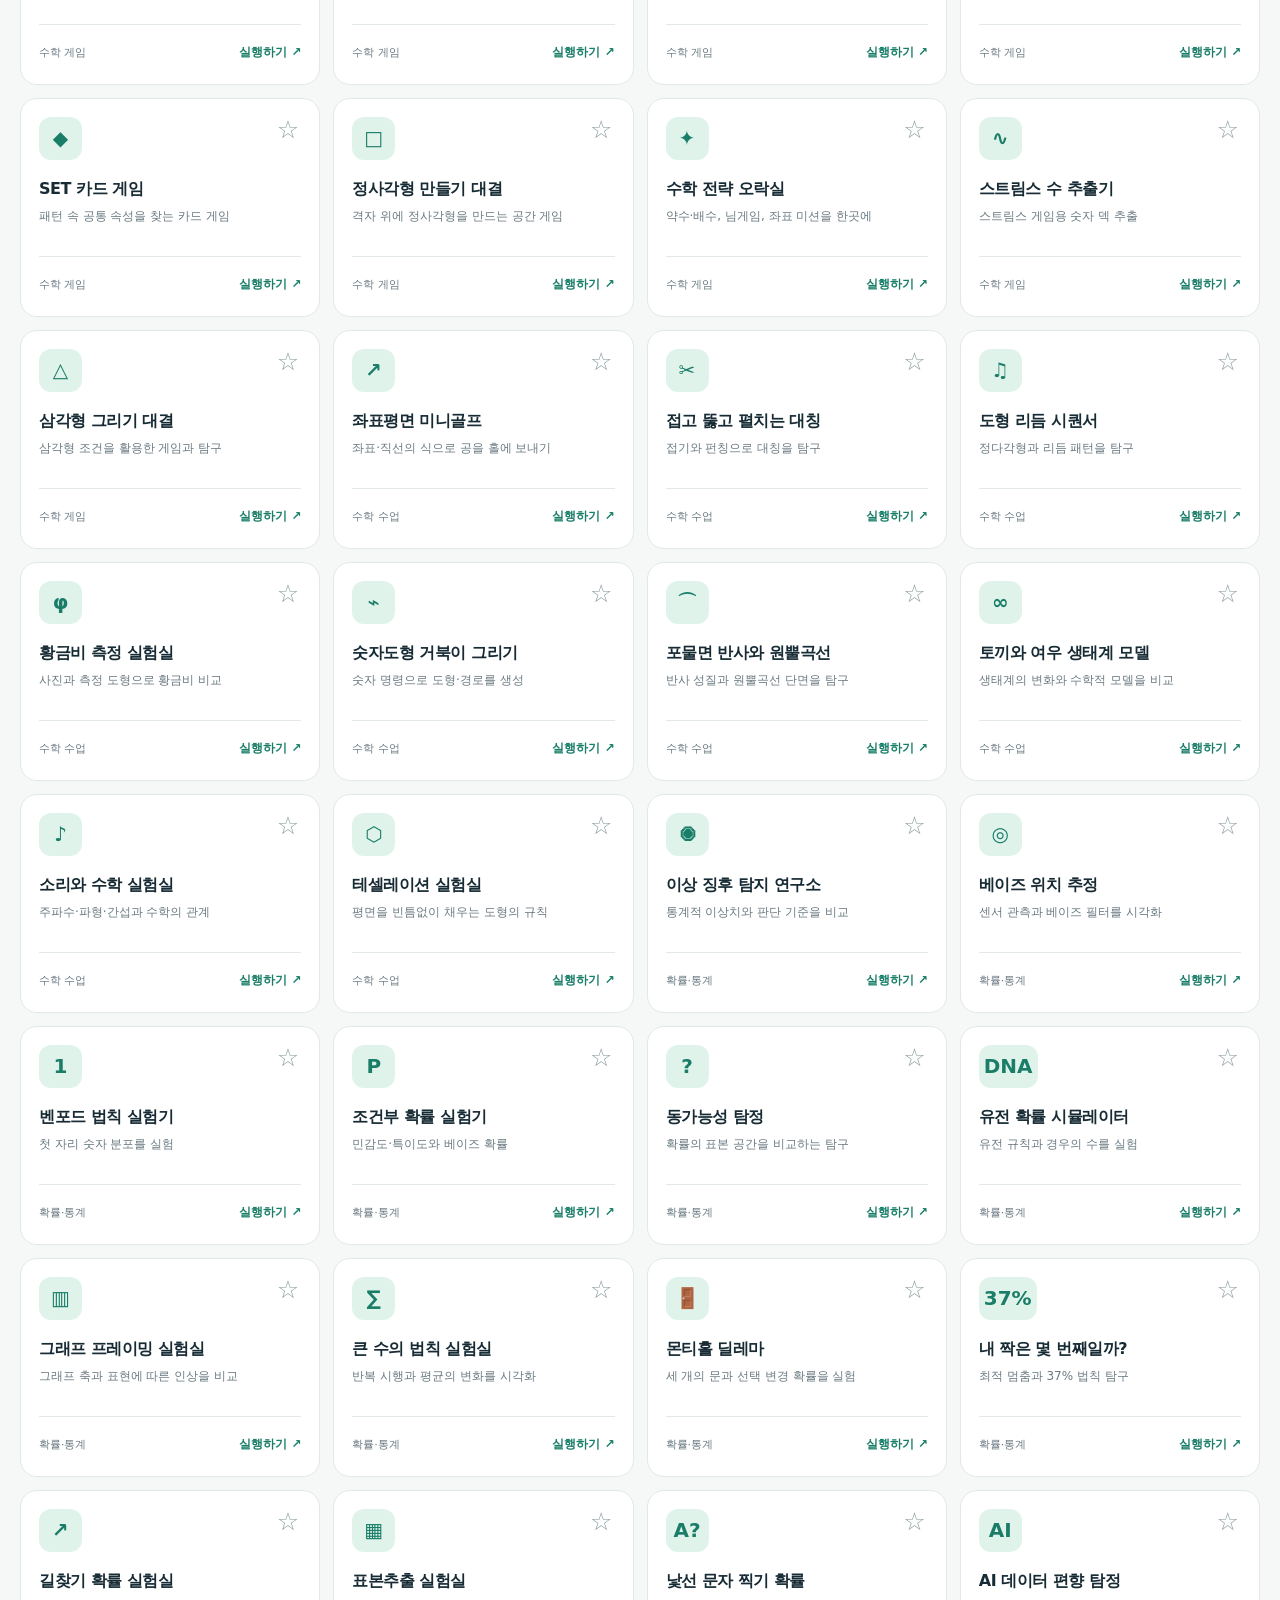
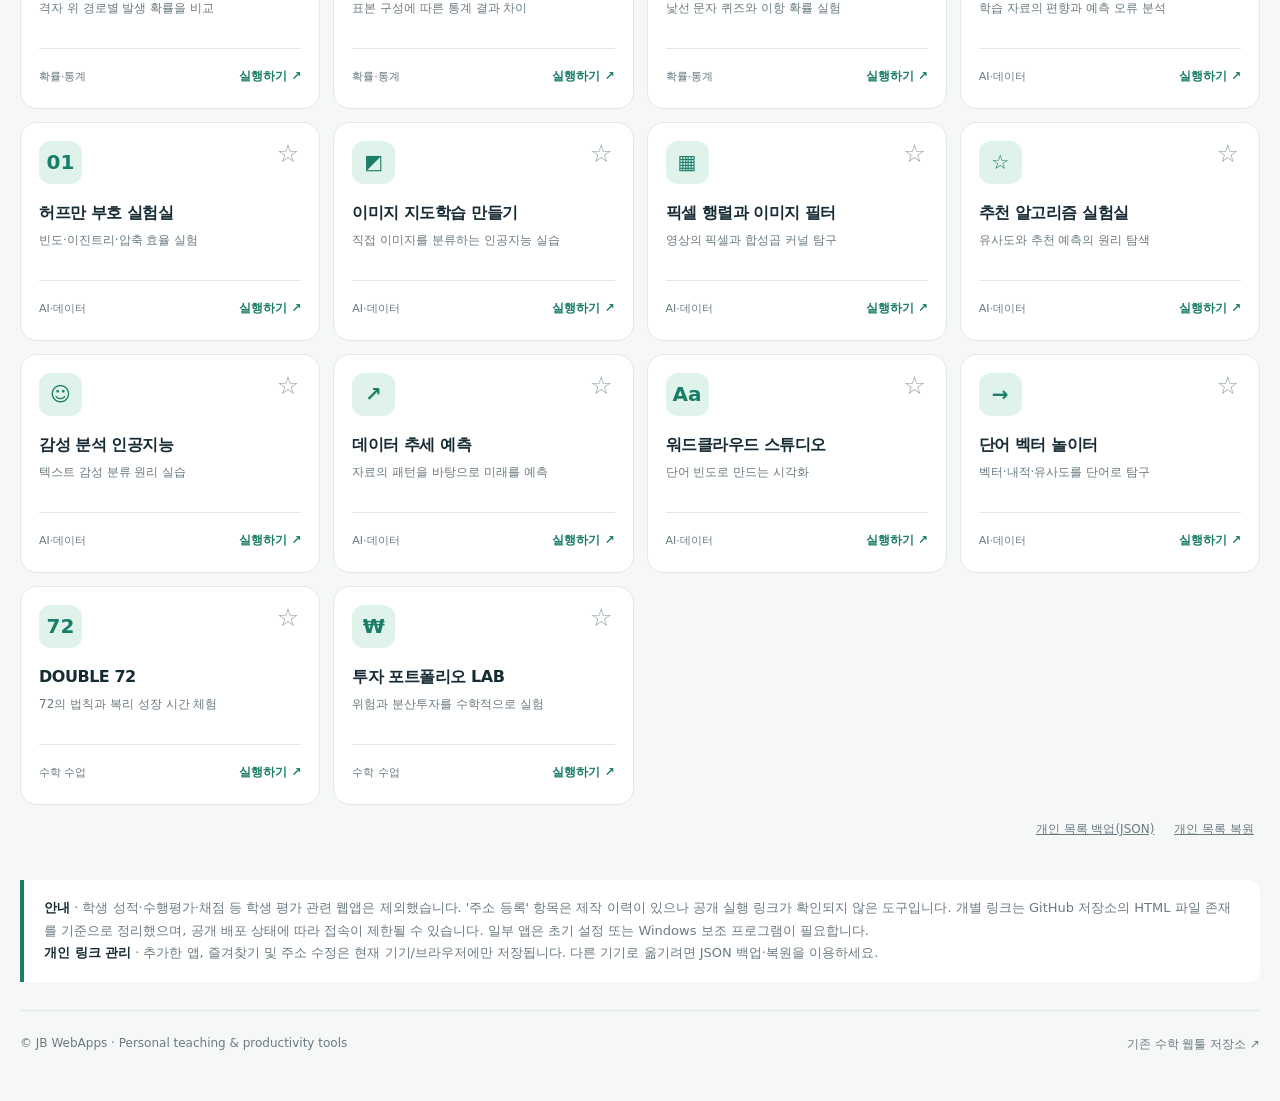
==== commit bf80101e: "feat(rehab): add 어깨 재활 가이드 PWA (콤펙스 SP 4.0 · 스트레칭) - rehab/ 홈 화면 + compex.html · stretching.html (상단" ====
--- a/index.html
+++ b/index.html
@@ -32,8 +32,8 @@
 <div class="toast hide" id="toast" role="status"></div>
 <script>
 'use strict';
-const BUILT_INS=[{"id":"app-family-meals","title":"우리집 식단 & 장보기","group":"생활 관리","url":"https://jbmath-dot.github.io/jb-webapps/family-meals/","desc":"가족 플랜 ABC, 아침·휴일 점심·저녁 레시피, 금요일 마켓컬리 장보기 및 어린이집 방학 관리","icon":"🍚","tags":["식단","장보기","유아식","가족","PWA"],"featured":true},{"id":"app-001","title":"JB Math 수학 웹툴","group":"수학 수업","url":"https://jbmath-dot.github.io/math-class-webtools/index.html","desc":"수학 수업 도구와 실험실을 모은 기존 메인 웹툴","icon":"∑","tags":["수학","도구","전체"],"featured":true},{"id":"app-002","title":"수업 보관함","group":"수학 수업","url":"https://jbmath-dot.github.io/math-class-webtools/classroom/index.html","desc":"웹툴 검색·즐겨찾기, 수업 순서 편집과 타이머","icon":"▤","tags":["교사","수업 계획"],"featured":true},{"id":"app-003","title":"기하 통합 웹툴","group":"수학 수업","url":"https://jbmath-dot.github.io/math-class-webtools/geometry/index.html","desc":"기하 개념과 시각화 도구를 한곳에 정리","icon":"△","tags":["기하","고등학교"],"featured":false},{"id":"app-004","title":"2026 교육과정 실험실","group":"수학 수업","url":"https://jbmath-dot.github.io/math-class-webtools/curriculum-labs/index.html","desc":"대수·미적분·통계 등 수학 실험 도구","icon":"⌘","tags":["수학","교육과정"],"featured":false},{"id":"app-005","title":"공통수학2 웹툴","group":"수학 수업","url":"https://jbmath-dot.github.io/math-class-webtools/common-math2/index.html","desc":"공통수학2 핵심 개념 시각화와 탐구","icon":"ƒ","tags":["고등학교","함수"],"featured":false},{"id":"app-006","title":"수학자 이야기 수업관","group":"수학 수업","url":"https://jbmath-dot.github.io/math-class-webtools/math-history/mathematician-story/index.html","desc":"수학자·시대·사상 및 수학사를 탐색","icon":"◷","tags":["수학사","인물"],"featured":false},{"id":"app-007","title":"학급 공동구매 · 관리자","group":"학급 운영","url":"https://jbmath-dot.github.io/math-class-webtools/group-order/admin.html","desc":"공동구매 방 개설, 신청 품목 관리와 취합","icon":"◫","tags":["지마켓","품의","학급"],"featured":true},{"id":"app-008","title":"학급 공동구매 · 참여자","group":"학급 운영","url":"","desc":"관리자가 발급한 개인 참여 링크로 접속하는 주문 화면","icon":"♧","tags":["지마켓","참여자"],"featured":false},{"id":"app-009","title":"메시지 업무 정리함","group":"학교 행정","url":"https://jbmath-dot.github.io/math-class-webtools/school-work/coolmessenger-organizer/index.html","desc":"쿨메신저 메시지에서 일정·마감·제출처를 정리","icon":"✉","tags":["업무","마감"],"featured":true},{"id":"app-010","title":"PDF 파일 분할기","group":"파일·유틸리티","url":"https://jbmath-dot.github.io/math-class-webtools/school-work/pdf-file-splitter/index.html","desc":"PDF를 페이지별로 분할하고 ZIP으로 저장","icon":"▧","tags":["PDF","문서"],"featured":false},{"id":"app-011","title":"파일명 일괄 수정기","group":"파일·유틸리티","url":"https://jbmath-dot.github.io/math-class-webtools/school-work/school-file-renamer/index.html","desc":"여러 파일과 폴더의 이름을 일괄 변경","icon":"⧉","tags":["파일","일괄 처리"],"featured":false},{"id":"app-012","title":"엑셀 개인자료 조회기","group":"파일·유틸리티","url":"https://jbmath-dot.github.io/math-class-webtools/school-work/excel-personal-viewer/index.html","desc":"엑셀 열과 데이터를 브라우저에서 확인","icon":"▦","tags":["엑셀","파일"],"featured":false},{"id":"app-013","title":"동영상 용량 줄이기","group":"파일·유틸리티","url":"https://jbmath-dot.github.io/math-class-webtools/school-work/video-compressor/index.html","desc":"Windows 보조 프로그램을 사용하는 영상 압축 안내","icon":"▣","tags":["동영상","Windows"],"featured":false},{"id":"app-014","title":"K-에듀파인 품의 도우미","group":"학교 행정","url":"","desc":"품의 품목·가격 정리와 지마켓 사용 지원","icon":"◈","tags":["품의","회계"],"featured":false},{"id":"app-015","title":"교과용 도서 선정 도우미","group":"학교 행정","url":"","desc":"교과서 평가 기준과 선정 절차 관리","icon":"▥","tags":["교과서","선정"],"featured":false},{"id":"app-016","title":"고입 진학 관리","group":"학교 행정","url":"","desc":"고등학교 진학 일정과 지원 유형 확인","icon":"▤","tags":["진학","고입"],"featured":false},{"id":"app-017","title":"수학 보드게임 도서관","group":"수학 게임","url":"https://jbmath-dot.github.io/math-class-webtools/math-game/boardgame-library/index.html","desc":"교육과정에 맞는 보드게임 안내 및 실행","icon":"♙","tags":["게임","연습"],"featured":false},{"id":"app-018","title":"속성 사목 · 콰르토","group":"수학 게임","url":"https://jbmath-dot.github.io/math-class-webtools/math-game/attribute-four/index.html","desc":"속성 네 가지를 찾아 4개 연결하는 전략 게임","icon":"◇","tags":["게임","연습"],"featured":false},{"id":"app-019","title":"배팅 게임","group":"수학 게임","url":"https://jbmath-dot.github.io/math-class-webtools/math-game/betting-game/index.html","desc":"계산과 선택을 활용한 수학 배팅 게임","icon":"◉","tags":["게임","연습"],"featured":false},{"id":"app-020","title":"미적분 보드게임 제작기","group":"수학 게임","url":"https://jbmath-dot.github.io/math-class-webtools/math-game/calculus-board-game-maker/index.html","desc":"문제 카드와 이동 보드를 만드는 도구","icon":"♜","tags":["게임","연습"],"featured":false},{"id":"app-021","title":"수학 분류 카드 게임","group":"수학 게임","url":"https://jbmath-dot.github.io/math-class-webtools/math-game/classification-card-game/index.html","desc":"수학 개념을 구분하는 카드 활동","icon":"▣","tags":["게임","연습"],"featured":false},{"id":"app-022","title":"주사위 눈 합 게임","group":"수학 게임","url":"https://jbmath-dot.github.io/math-class-webtools/math-game/dice-sum-game/index.html","desc":"주사위 합의 분포를 이용한 전략 게임","icon":"⚄","tags":["게임","연습"],"featured":false},{"id":"app-023","title":"수학 방탈출 제작기","group":"수학 게임","url":"https://jbmath-dot.github.io/math-class-webtools/math-game/escape-room-maker/index.html","desc":"자물쇠·힌트·탈출 코드를 활용하는 방탈출","icon":"⌑","tags":["게임","연습"],"featured":false},{"id":"app-024","title":"함수 그래프 블라인드 게임","group":"수학 게임","url":"https://jbmath-dot.github.io/math-class-webtools/math-game/function-graph-blind-game/index.html","desc":"정보 교환으로 함수 그래프를 추론","icon":"⌁","tags":["게임","연습"],"featured":false},{"id":"app-025","title":"KBO 확률 타자 카드","group":"수학 게임","url":"https://jbmath-dot.github.io/math-class-webtools/math-game/kbo-conditional-probability/index.html","desc":"타자 카드와 야구 경기로 조건부 확률 탐구","icon":"⚾","tags":["게임","연습"],"featured":false},{"id":"app-026","title":"라이어스 다이스","group":"수학 게임","url":"https://jbmath-dot.github.io/math-class-webtools/math-game/liars-dice/index.html","desc":"주사위 정보와 확률로 승부하는 추리 게임","icon":"⚅","tags":["게임","연습"],"featured":false},{"id":"app-027","title":"로스트 시티","group":"수학 게임","url":"https://jbmath-dot.github.io/math-class-webtools/math-game/lost-cities/index.html","desc":"위험과 보상을 따지는 전략 카드 게임","icon":"♠","tags":["게임","연습"],"featured":false},{"id":"app-028","title":"마이너스 경매","group":"수학 게임","url":"https://jbmath-dot.github.io/math-class-webtools/math-game/minus-auction/index.html","desc":"음수 카드·칩을 이용하는 정수 전략 게임","icon":"−","tags":["게임","연습"],"featured":false},{"id":"app-029","title":"독점 보드게임","group":"수학 게임","url":"https://jbmath-dot.github.io/math-class-webtools/math-game/monopoly-pricing-game/index.html","desc":"가격과 이익을 다루는 경제 전략 게임","icon":"₩","tags":["게임","연습"],"featured":false},{"id":"app-030","title":"숫자 야구","group":"수학 게임","url":"https://jbmath-dot.github.io/math-class-webtools/math-game/number-baseball/index.html","desc":"자리별 숫자를 추론하는 논리 게임","icon":"123","tags":["게임","연습"],"featured":false},{"id":"app-031","title":"파라오 코드","group":"수학 게임","url":"https://jbmath-dot.github.io/math-class-webtools/math-game/pharaoh-code/index.html","desc":"계산식으로 목표 숫자를 만드는 숫자 게임","icon":"◇","tags":["게임","연습"],"featured":false},{"id":"app-032","title":"파이데이 미션랜드","group":"수학 게임","url":"https://jbmath-dot.github.io/math-class-webtools/math-game/pi-day-mission-land/index.html","desc":"원주율을 테마로 한 수학 행사 게임 모음","icon":"π","tags":["게임","연습"],"featured":false},{"id":"app-033","title":"돼지 주사위 게임","group":"수학 게임","url":"https://jbmath-dot.github.io/math-class-webtools/math-game/pig-dice/index.html","desc":"굴리기와 멈추기 사이의 확률 전략 게임","icon":"⚀","tags":["게임","연습"],"featured":false},{"id":"app-034","title":"소수 체크 대결","group":"수학 게임","url":"https://jbmath-dot.github.io/math-class-webtools/math-game/prime-check-battle/index.html","desc":"소수 여부를 찾아내는 대결 게임","icon":"2·3","tags":["게임","연습"],"featured":false},{"id":"app-035","title":"프라임 클라임","group":"수학 게임","url":"https://jbmath-dot.github.io/math-class-webtools/math-game/prime-climb/index.html","desc":"연산과 소수를 활용하는 보드게임","icon":"+−","tags":["게임","연습"],"featured":false},{"id":"app-036","title":"명제 탐정단","group":"수학 게임","url":"https://jbmath-dot.github.io/math-class-webtools/math-game/proposition-detective/index.html","desc":"논리 명제로 범인을 추리하는 모둠 게임","icon":"?","tags":["게임","연습"],"featured":false},{"id":"app-037","title":"쿼리도","group":"수학 게임","url":"https://jbmath-dot.github.io/math-class-webtools/math-game/quoridor/index.html","desc":"길을 막으며 상대보다 먼저 이동하는 전략 게임","icon":"♟","tags":["게임","연습"],"featured":true},{"id":"app-038","title":"루미큐브","group":"수학 게임","url":"https://jbmath-dot.github.io/math-class-webtools/math-game/rummikub/index.html","desc":"숫자 조합과 순서를 활용하는 타일 게임","icon":"▥","tags":["게임","연습"],"featured":true},{"id":"app-039","title":"SET 카드 게임","group":"수학 게임","url":"https://jbmath-dot.github.io/math-class-webtools/math-game/set-game/index.html","desc":"패턴 속 공통 속성을 찾는 카드 게임","icon":"◆","tags":["게임","연습"],"featured":false},{"id":"app-040","title":"정사각형 만들기 대결","group":"수학 게임","url":"https://jbmath-dot.github.io/math-class-webtools/math-game/square-battle/index.html","desc":"격자 위에 정사각형을 만드는 공간 게임","icon":"□","tags":["게임","연습"],"featured":false},{"id":"app-041","title":"수학 전략 오락실","group":"수학 게임","url":"https://jbmath-dot.github.io/math-class-webtools/math-game/strategy-arcade/index.html","desc":"약수·배수, 님게임, 좌표 미션을 한곳에","icon":"✦","tags":["게임","연습"],"featured":false},{"id":"app-042","title":"스트림스 수 추출기","group":"수학 게임","url":"https://jbmath-dot.github.io/math-class-webtools/math-game/streams-number-drawer/index.html","desc":"스트림스 게임용 숫자 덱 추출","icon":"∿","tags":["게임","연습"],"featured":false},{"id":"app-043","title":"삼각형 그리기 대결","group":"수학 게임","url":"https://jbmath-dot.github.io/math-class-webtools/math-game/triangle-drawing/index.html","desc":"삼각형 조건을 활용한 게임과 탐구","icon":"△","tags":["게임","연습"],"featured":false},{"id":"app-044","title":"좌표평면 미니골프","group":"수학 수업","url":"https://jbmath-dot.github.io/math-class-webtools/middle-school/coordinate-minigolf/index.html","desc":"좌표·직선의 식으로 공을 홀에 보내기","icon":"↗","tags":["중학교","실험"],"featured":false},{"id":"app-045","title":"접고 뚫고 펼치는 대칭","group":"수학 수업","url":"https://jbmath-dot.github.io/math-class-webtools/middle-school/fold-punch-lab/index.html","desc":"접기와 펀칭으로 대칭을 탐구","icon":"✂","tags":["중학교","실험"],"featured":false},{"id":"app-046","title":"도형 리듬 시퀀서","group":"수학 수업","url":"https://jbmath-dot.github.io/math-class-webtools/middle-school/geometry-rhythm-sequencer/index.html","desc":"정다각형과 리듬 패턴을 탐구","icon":"♫","tags":["중학교","실험"],"featured":false},{"id":"app-047","title":"황금비 측정 실험실","group":"수학 수업","url":"https://jbmath-dot.github.io/math-class-webtools/middle-school/golden-ratio-lab/index.html","desc":"사진과 측정 도형으로 황금비 비교","icon":"φ","tags":["중학교","실험"],"featured":false},{"id":"app-048","title":"숫자도형 거북이 그리기","group":"수학 수업","url":"https://jbmath-dot.github.io/math-class-webtools/middle-school/number-turtle-lab/index.html","desc":"숫자 명령으로 도형·경로를 생성","icon":"⌁","tags":["중학교","실험"],"featured":false},{"id":"app-049","title":"포물면 반사와 원뿔곡선","group":"수학 수업","url":"https://jbmath-dot.github.io/math-class-webtools/middle-school/paraboloid-conic-lab/index.html","desc":"반사 성질과 원뿔곡선 단면을 탐구","icon":"⌒","tags":["중학교","실험"],"featured":false},{"id":"app-050","title":"토끼와 여우 생태계 모델","group":"수학 수업","url":"https://jbmath-dot.github.io/math-class-webtools/middle-school/rabbit-fox-ecosystem/index.html","desc":"생태계의 변화와 수학적 모델을 비교","icon":"∞","tags":["중학교","실험"],"featured":false},{"id":"app-051","title":"소리와 수학 실험실","group":"수학 수업","url":"https://jbmath-dot.github.io/math-class-webtools/middle-school/sound-math-lab/index.html","desc":"주파수·파형·간섭과 수학의 관계","icon":"♪","tags":["중학교","실험"],"featured":false},{"id":"app-052","title":"테셀레이션 실험실","group":"수학 수업","url":"https://jbmath-dot.github.io/math-class-webtools/middle-school/tessellation-lab/index.html","desc":"평면을 빈틈없이 채우는 도형의 규칙","icon":"⬡","tags":["중학교","실험"],"featured":false},{"id":"app-053","title":"이상 징후 탐지 연구소","group":"확률·통계","url":"https://jbmath-dot.github.io/math-class-webtools/probability-statistics/anomaly-detection-lab/index.html","desc":"통계적 이상치와 판단 기준을 비교","icon":"⦿","tags":["확률","데이터"],"featured":false},{"id":"app-054","title":"베이즈 위치 추정","group":"확률·통계","url":"https://jbmath-dot.github.io/math-class-webtools/probability-statistics/bayes-localization-lab/index.html","desc":"센서 관측과 베이즈 필터를 시각화","icon":"◎","tags":["확률","데이터"],"featured":false},{"id":"app-055","title":"벤포드 법칙 실험기","group":"확률·통계","url":"https://jbmath-dot.github.io/math-class-webtools/probability-statistics/benford-lab/index.html","desc":"첫 자리 숫자 분포를 실험","icon":"1","tags":["확률","데이터"],"featured":false},{"id":"app-056","title":"조건부 확률 실험기","group":"확률·통계","url":"https://jbmath-dot.github.io/math-class-webtools/probability-statistics/conditional-probability/index.html","desc":"민감도·특이도와 베이즈 확률","icon":"P","tags":["확률","데이터"],"featured":false},{"id":"app-057","title":"동가능성 탐정","group":"확률·통계","url":"https://jbmath-dot.github.io/math-class-webtools/probability-statistics/equiprobability-detective/index.html","desc":"확률의 표본 공간을 비교하는 탐구","icon":"?","tags":["확률","데이터"],"featured":false},{"id":"app-058","title":"유전 확률 시뮬레이터","group":"확률·통계","url":"https://jbmath-dot.github.io/math-class-webtools/probability-statistics/genetics-simulator/index.html","desc":"유전 규칙과 경우의 수를 실험","icon":"DNA","tags":["확률","데이터"],"featured":false},{"id":"app-059","title":"그래프 프레이밍 실험실","group":"확률·통계","url":"https://jbmath-dot.github.io/math-class-webtools/probability-statistics/graph-framing-lab/index.html","desc":"그래프 축과 표현에 따른 인상을 비교","icon":"▥","tags":["확률","데이터"],"featured":false},{"id":"app-060","title":"큰 수의 법칙 실험실","group":"확률·통계","url":"https://jbmath-dot.github.io/math-class-webtools/probability-statistics/law-of-large-numbers/index.html","desc":"반복 시행과 평균의 변화를 시각화","icon":"∑","tags":["확률","데이터"],"featured":false},{"id":"app-061","title":"몬티홀 딜레마","group":"확률·통계","url":"https://jbmath-dot.github.io/math-class-webtools/probability-statistics/monty-hall/index.html","desc":"세 개의 문과 선택 변경 확률을 실험","icon":"🚪","tags":["확률","데이터"],"featured":false},{"id":"app-062","title":"내 짝은 몇 번째일까?","group":"확률·통계","url":"https://jbmath-dot.github.io/math-class-webtools/probability-statistics/optimal-stopping/index.html","desc":"최적 멈춤과 37% 법칙 탐구","icon":"37%","tags":["확률","데이터"],"featured":false},{"id":"app-063","title":"길찾기 확률 실험실","group":"확률·통계","url":"https://jbmath-dot.github.io/math-class-webtools/probability-statistics/path-probability-lab/index.html","desc":"격자 위 경로별 발생 확률을 비교","icon":"↗","tags":["확률","데이터"],"featured":false},{"id":"app-064","title":"표본추출 실험실","group":"확률·통계","url":"https://jbmath-dot.github.io/math-class-webtools/probability-statistics/sampling-studio/index.html","desc":"표본 구성에 따른 통계 결과 차이","icon":"▦","tags":["확률","데이터"],"featured":false},{"id":"app-065","title":"낯선 문자 찍기 확률","group":"확률·통계","url":"https://jbmath-dot.github.io/math-class-webtools/probability-statistics/symbol-guessing-lab/index.html","desc":"낯선 문자 퀴즈와 이항 확률 실험","icon":"A?","tags":["확률","데이터"],"featured":false},{"id":"app-066","title":"AI 데이터 편향 탐정","group":"AI·데이터","url":"https://jbmath-dot.github.io/math-class-webtools/ai-math/ai-data-bias-detective/index.html","desc":"학습 자료의 편향과 예측 오류 분석","icon":"AI","tags":["AI","수학"],"featured":false},{"id":"app-067","title":"허프만 부호 실험실","group":"AI·데이터","url":"https://jbmath-dot.github.io/math-class-webtools/ai-math/huffman-compression-lab/index.html","desc":"빈도·이진트리·압축 효율 실험","icon":"01","tags":["AI","수학"],"featured":false},{"id":"app-068","title":"이미지 지도학습 만들기","group":"AI·데이터","url":"https://jbmath-dot.github.io/math-class-webtools/ai-math/image-supervised-learning/index.html","desc":"직접 이미지를 분류하는 인공지능 실습","icon":"◩","tags":["AI","수학"],"featured":false},{"id":"app-069","title":"픽셀 행렬과 이미지 필터","group":"AI·데이터","url":"https://jbmath-dot.github.io/math-class-webtools/ai-math/pixel-matrix-lab/index.html","desc":"영상의 픽셀과 합성곱 커널 탐구","icon":"▦","tags":["AI","수학"],"featured":false},{"id":"app-070","title":"추천 알고리즘 실험실","group":"AI·데이터","url":"https://jbmath-dot.github.io/math-class-webtools/ai-math/rating-recommendation-lab/index.html","desc":"유사도와 추천 예측의 원리 탐색","icon":"☆","tags":["AI","수학"],"featured":false},{"id":"app-071","title":"감성 분석 인공지능","group":"AI·데이터","url":"https://jbmath-dot.github.io/math-class-webtools/ai-math/sentiment-ai/index.html","desc":"텍스트 감성 분류 원리 실습","icon":"☺","tags":["AI","수학"],"featured":false},{"id":"app-072","title":"데이터 추세 예측","group":"AI·데이터","url":"https://jbmath-dot.github.io/math-class-webtools/ai-math/trendline-prediction/index.html","desc":"자료의 패턴을 바탕으로 미래를 예측","icon":"↗","tags":["AI","수학"],"featured":false},{"id":"app-073","title":"워드클라우드 스튜디오","group":"AI·데이터","url":"https://jbmath-dot.github.io/math-class-webtools/ai-math/word-cloud-studio/index.html","desc":"단어 빈도로 만드는 시각화","icon":"Aa","tags":["AI","수학"],"featured":false},{"id":"app-074","title":"단어 벡터 놀이터","group":"AI·데이터","url":"https://jbmath-dot.github.io/math-class-webtools/ai-math/word-vector-playground/index.html","desc":"벡터·내적·유사도를 단어로 탐구","icon":"→","tags":["AI","수학"],"featured":false},{"id":"app-075","title":"DOUBLE 72","group":"수학 수업","url":"https://jbmath-dot.github.io/math-class-webtools/economic-math/double-72/index.html","desc":"72의 법칙과 복리 성장 시간 체험","icon":"72","tags":["경제 수학"],"featured":false},{"id":"app-076","title":"투자 포트폴리오 LAB","group":"수학 수업","url":"https://jbmath-dot.github.io/math-class-webtools/economic-math/investment-portfolio/index.html","desc":"위험과 분산투자를 수학적으로 실험","icon":"₩","tags":["경제 수학"],"featured":false}];
-const CATEGORIES=["전체", "학교 행정", "학급 운영", "파일·유틸리티", "수학 수업", "수학 게임", "확률·통계", "AI·데이터", "즐겨찾기", "내가 추가한 앱"];
+const BUILT_INS=[{"id":"app-family-meals","title":"우리집 식단 & 장보기","group":"생활 관리","url":"https://jbmath-dot.github.io/jb-webapps/family-meals/","desc":"가족 플랜 ABC, 아침·휴일 점심·저녁 레시피, 금요일 마켓컬리 장보기 및 어린이집 방학 관리","icon":"🍚","tags":["식단","장보기","유아식","가족","PWA"],"featured":true},{"id":"app-rehab","title":"어깨 재활 가이드","group":"생활 관리","url":"https://jbmath-dot.github.io/jb-webapps/rehab/","desc":"콤펙스 SP 4.0 모드·패드 부착 가이드와 어깨 스트레칭 루틴을 한 화면에서","icon":"🧘","tags":["재활","어깨","스트레칭","콤펙스","PWA"],"featured":true},{"id":"app-001","title":"JB Math 수학 웹툴","group":"수학 수업","url":"https://jbmath-dot.github.io/math-class-webtools/index.html","desc":"수학 수업 도구와 실험실을 모은 기존 메인 웹툴","icon":"∑","tags":["수학","도구","전체"],"featured":true},{"id":"app-002","title":"수업 보관함","group":"수학 수업","url":"https://jbmath-dot.github.io/math-class-webtools/classroom/index.html","desc":"웹툴 검색·즐겨찾기, 수업 순서 편집과 타이머","icon":"▤","tags":["교사","수업 계획"],"featured":true},{"id":"app-003","title":"기하 통합 웹툴","group":"수학 수업","url":"https://jbmath-dot.github.io/math-class-webtools/geometry/index.html","desc":"기하 개념과 시각화 도구를 한곳에 정리","icon":"△","tags":["기하","고등학교"],"featured":false},{"id":"app-004","title":"2026 교육과정 실험실","group":"수학 수업","url":"https://jbmath-dot.github.io/math-class-webtools/curriculum-labs/index.html","desc":"대수·미적분·통계 등 수학 실험 도구","icon":"⌘","tags":["수학","교육과정"],"featured":false},{"id":"app-005","title":"공통수학2 웹툴","group":"수학 수업","url":"https://jbmath-dot.github.io/math-class-webtools/common-math2/index.html","desc":"공통수학2 핵심 개념 시각화와 탐구","icon":"ƒ","tags":["고등학교","함수"],"featured":false},{"id":"app-006","title":"수학자 이야기 수업관","group":"수학 수업","url":"https://jbmath-dot.github.io/math-class-webtools/math-history/mathematician-story/index.html","desc":"수학자·시대·사상 및 수학사를 탐색","icon":"◷","tags":["수학사","인물"],"featured":false},{"id":"app-007","title":"학급 공동구매 · 관리자","group":"학급 운영","url":"https://jbmath-dot.github.io/math-class-webtools/group-order/admin.html","desc":"공동구매 방 개설, 신청 품목 관리와 취합","icon":"◫","tags":["지마켓","품의","학급"],"featured":true},{"id":"app-008","title":"학급 공동구매 · 참여자","group":"학급 운영","url":"","desc":"관리자가 발급한 개인 참여 링크로 접속하는 주문 화면","icon":"♧","tags":["지마켓","참여자"],"featured":false},{"id":"app-009","title":"메시지 업무 정리함","group":"학교 행정","url":"https://jbmath-dot.github.io/math-class-webtools/school-work/coolmessenger-organizer/index.html","desc":"쿨메신저 메시지에서 일정·마감·제출처를 정리","icon":"✉","tags":["업무","마감"],"featured":true},{"id":"app-010","title":"PDF 파일 분할기","group":"파일·유틸리티","url":"https://jbmath-dot.github.io/math-class-webtools/school-work/pdf-file-splitter/index.html","desc":"PDF를 페이지별로 분할하고 ZIP으로 저장","icon":"▧","tags":["PDF","문서"],"featured":false},{"id":"app-011","title":"파일명 일괄 수정기","group":"파일·유틸리티","url":"https://jbmath-dot.github.io/math-class-webtools/school-work/school-file-renamer/index.html","desc":"여러 파일과 폴더의 이름을 일괄 변경","icon":"⧉","tags":["파일","일괄 처리"],"featured":false},{"id":"app-012","title":"엑셀 개인자료 조회기","group":"파일·유틸리티","url":"https://jbmath-dot.github.io/math-class-webtools/school-work/excel-personal-viewer/index.html","desc":"엑셀 열과 데이터를 브라우저에서 확인","icon":"▦","tags":["엑셀","파일"],"featured":false},{"id":"app-013","title":"동영상 용량 줄이기","group":"파일·유틸리티","url":"https://jbmath-dot.github.io/math-class-webtools/school-work/video-compressor/index.html","desc":"Windows 보조 프로그램을 사용하는 영상 압축 안내","icon":"▣","tags":["동영상","Windows"],"featured":false},{"id":"app-014","title":"K-에듀파인 품의 도우미","group":"학교 행정","url":"","desc":"품의 품목·가격 정리와 지마켓 사용 지원","icon":"◈","tags":["품의","회계"],"featured":false},{"id":"app-015","title":"교과용 도서 선정 도우미","group":"학교 행정","url":"","desc":"교과서 평가 기준과 선정 절차 관리","icon":"▥","tags":["교과서","선정"],"featured":false},{"id":"app-016","title":"고입 진학 관리","group":"학교 행정","url":"","desc":"고등학교 진학 일정과 지원 유형 확인","icon":"▤","tags":["진학","고입"],"featured":false},{"id":"app-017","title":"수학 보드게임 도서관","group":"수학 게임","url":"https://jbmath-dot.github.io/math-class-webtools/math-game/boardgame-library/index.html","desc":"교육과정에 맞는 보드게임 안내 및 실행","icon":"♙","tags":["게임","연습"],"featured":false},{"id":"app-018","title":"속성 사목 · 콰르토","group":"수학 게임","url":"https://jbmath-dot.github.io/math-class-webtools/math-game/attribute-four/index.html","desc":"속성 네 가지를 찾아 4개 연결하는 전략 게임","icon":"◇","tags":["게임","연습"],"featured":false},{"id":"app-019","title":"배팅 게임","group":"수학 게임","url":"https://jbmath-dot.github.io/math-class-webtools/math-game/betting-game/index.html","desc":"계산과 선택을 활용한 수학 배팅 게임","icon":"◉","tags":["게임","연습"],"featured":false},{"id":"app-020","title":"미적분 보드게임 제작기","group":"수학 게임","url":"https://jbmath-dot.github.io/math-class-webtools/math-game/calculus-board-game-maker/index.html","desc":"문제 카드와 이동 보드를 만드는 도구","icon":"♜","tags":["게임","연습"],"featured":false},{"id":"app-021","title":"수학 분류 카드 게임","group":"수학 게임","url":"https://jbmath-dot.github.io/math-class-webtools/math-game/classification-card-game/index.html","desc":"수학 개념을 구분하는 카드 활동","icon":"▣","tags":["게임","연습"],"featured":false},{"id":"app-022","title":"주사위 눈 합 게임","group":"수학 게임","url":"https://jbmath-dot.github.io/math-class-webtools/math-game/dice-sum-game/index.html","desc":"주사위 합의 분포를 이용한 전략 게임","icon":"⚄","tags":["게임","연습"],"featured":false},{"id":"app-023","title":"수학 방탈출 제작기","group":"수학 게임","url":"https://jbmath-dot.github.io/math-class-webtools/math-game/escape-room-maker/index.html","desc":"자물쇠·힌트·탈출 코드를 활용하는 방탈출","icon":"⌑","tags":["게임","연습"],"featured":false},{"id":"app-024","title":"함수 그래프 블라인드 게임","group":"수학 게임","url":"https://jbmath-dot.github.io/math-class-webtools/math-game/function-graph-blind-game/index.html","desc":"정보 교환으로 함수 그래프를 추론","icon":"⌁","tags":["게임","연습"],"featured":false},{"id":"app-025","title":"KBO 확률 타자 카드","group":"수학 게임","url":"https://jbmath-dot.github.io/math-class-webtools/math-game/kbo-conditional-probability/index.html","desc":"타자 카드와 야구 경기로 조건부 확률 탐구","icon":"⚾","tags":["게임","연습"],"featured":false},{"id":"app-026","title":"라이어스 다이스","group":"수학 게임","url":"https://jbmath-dot.github.io/math-class-webtools/math-game/liars-dice/index.html","desc":"주사위 정보와 확률로 승부하는 추리 게임","icon":"⚅","tags":["게임","연습"],"featured":false},{"id":"app-027","title":"로스트 시티","group":"수학 게임","url":"https://jbmath-dot.github.io/math-class-webtools/math-game/lost-cities/index.html","desc":"위험과 보상을 따지는 전략 카드 게임","icon":"♠","tags":["게임","연습"],"featured":false},{"id":"app-028","title":"마이너스 경매","group":"수학 게임","url":"https://jbmath-dot.github.io/math-class-webtools/math-game/minus-auction/index.html","desc":"음수 카드·칩을 이용하는 정수 전략 게임","icon":"−","tags":["게임","연습"],"featured":false},{"id":"app-029","title":"독점 보드게임","group":"수학 게임","url":"https://jbmath-dot.github.io/math-class-webtools/math-game/monopoly-pricing-game/index.html","desc":"가격과 이익을 다루는 경제 전략 게임","icon":"₩","tags":["게임","연습"],"featured":false},{"id":"app-030","title":"숫자 야구","group":"수학 게임","url":"https://jbmath-dot.github.io/math-class-webtools/math-game/number-baseball/index.html","desc":"자리별 숫자를 추론하는 논리 게임","icon":"123","tags":["게임","연습"],"featured":false},{"id":"app-031","title":"파라오 코드","group":"수학 게임","url":"https://jbmath-dot.github.io/math-class-webtools/math-game/pharaoh-code/index.html","desc":"계산식으로 목표 숫자를 만드는 숫자 게임","icon":"◇","tags":["게임","연습"],"featured":false},{"id":"app-032","title":"파이데이 미션랜드","group":"수학 게임","url":"https://jbmath-dot.github.io/math-class-webtools/math-game/pi-day-mission-land/index.html","desc":"원주율을 테마로 한 수학 행사 게임 모음","icon":"π","tags":["게임","연습"],"featured":false},{"id":"app-033","title":"돼지 주사위 게임","group":"수학 게임","url":"https://jbmath-dot.github.io/math-class-webtools/math-game/pig-dice/index.html","desc":"굴리기와 멈추기 사이의 확률 전략 게임","icon":"⚀","tags":["게임","연습"],"featured":false},{"id":"app-034","title":"소수 체크 대결","group":"수학 게임","url":"https://jbmath-dot.github.io/math-class-webtools/math-game/prime-check-battle/index.html","desc":"소수 여부를 찾아내는 대결 게임","icon":"2·3","tags":["게임","연습"],"featured":false},{"id":"app-035","title":"프라임 클라임","group":"수학 게임","url":"https://jbmath-dot.github.io/math-class-webtools/math-game/prime-climb/index.html","desc":"연산과 소수를 활용하는 보드게임","icon":"+−","tags":["게임","연습"],"featured":false},{"id":"app-036","title":"명제 탐정단","group":"수학 게임","url":"https://jbmath-dot.github.io/math-class-webtools/math-game/proposition-detective/index.html","desc":"논리 명제로 범인을 추리하는 모둠 게임","icon":"?","tags":["게임","연습"],"featured":false},{"id":"app-037","title":"쿼리도","group":"수학 게임","url":"https://jbmath-dot.github.io/math-class-webtools/math-game/quoridor/index.html","desc":"길을 막으며 상대보다 먼저 이동하는 전략 게임","icon":"♟","tags":["게임","연습"],"featured":true},{"id":"app-038","title":"루미큐브","group":"수학 게임","url":"https://jbmath-dot.github.io/math-class-webtools/math-game/rummikub/index.html","desc":"숫자 조합과 순서를 활용하는 타일 게임","icon":"▥","tags":["게임","연습"],"featured":true},{"id":"app-039","title":"SET 카드 게임","group":"수학 게임","url":"https://jbmath-dot.github.io/math-class-webtools/math-game/set-game/index.html","desc":"패턴 속 공통 속성을 찾는 카드 게임","icon":"◆","tags":["게임","연습"],"featured":false},{"id":"app-040","title":"정사각형 만들기 대결","group":"수학 게임","url":"https://jbmath-dot.github.io/math-class-webtools/math-game/square-battle/index.html","desc":"격자 위에 정사각형을 만드는 공간 게임","icon":"□","tags":["게임","연습"],"featured":false},{"id":"app-041","title":"수학 전략 오락실","group":"수학 게임","url":"https://jbmath-dot.github.io/math-class-webtools/math-game/strategy-arcade/index.html","desc":"약수·배수, 님게임, 좌표 미션을 한곳에","icon":"✦","tags":["게임","연습"],"featured":false},{"id":"app-042","title":"스트림스 수 추출기","group":"수학 게임","url":"https://jbmath-dot.github.io/math-class-webtools/math-game/streams-number-drawer/index.html","desc":"스트림스 게임용 숫자 덱 추출","icon":"∿","tags":["게임","연습"],"featured":false},{"id":"app-043","title":"삼각형 그리기 대결","group":"수학 게임","url":"https://jbmath-dot.github.io/math-class-webtools/math-game/triangle-drawing/index.html","desc":"삼각형 조건을 활용한 게임과 탐구","icon":"△","tags":["게임","연습"],"featured":false},{"id":"app-044","title":"좌표평면 미니골프","group":"수학 수업","url":"https://jbmath-dot.github.io/math-class-webtools/middle-school/coordinate-minigolf/index.html","desc":"좌표·직선의 식으로 공을 홀에 보내기","icon":"↗","tags":["중학교","실험"],"featured":false},{"id":"app-045","title":"접고 뚫고 펼치는 대칭","group":"수학 수업","url":"https://jbmath-dot.github.io/math-class-webtools/middle-school/fold-punch-lab/index.html","desc":"접기와 펀칭으로 대칭을 탐구","icon":"✂","tags":["중학교","실험"],"featured":false},{"id":"app-046","title":"도형 리듬 시퀀서","group":"수학 수업","url":"https://jbmath-dot.github.io/math-class-webtools/middle-school/geometry-rhythm-sequencer/index.html","desc":"정다각형과 리듬 패턴을 탐구","icon":"♫","tags":["중학교","실험"],"featured":false},{"id":"app-047","title":"황금비 측정 실험실","group":"수학 수업","url":"https://jbmath-dot.github.io/math-class-webtools/middle-school/golden-ratio-lab/index.html","desc":"사진과 측정 도형으로 황금비 비교","icon":"φ","tags":["중학교","실험"],"featured":false},{"id":"app-048","title":"숫자도형 거북이 그리기","group":"수학 수업","url":"https://jbmath-dot.github.io/math-class-webtools/middle-school/number-turtle-lab/index.html","desc":"숫자 명령으로 도형·경로를 생성","icon":"⌁","tags":["중학교","실험"],"featured":false},{"id":"app-049","title":"포물면 반사와 원뿔곡선","group":"수학 수업","url":"https://jbmath-dot.github.io/math-class-webtools/middle-school/paraboloid-conic-lab/index.html","desc":"반사 성질과 원뿔곡선 단면을 탐구","icon":"⌒","tags":["중학교","실험"],"featured":false},{"id":"app-050","title":"토끼와 여우 생태계 모델","group":"수학 수업","url":"https://jbmath-dot.github.io/math-class-webtools/middle-school/rabbit-fox-ecosystem/index.html","desc":"생태계의 변화와 수학적 모델을 비교","icon":"∞","tags":["중학교","실험"],"featured":false},{"id":"app-051","title":"소리와 수학 실험실","group":"수학 수업","url":"https://jbmath-dot.github.io/math-class-webtools/middle-school/sound-math-lab/index.html","desc":"주파수·파형·간섭과 수학의 관계","icon":"♪","tags":["중학교","실험"],"featured":false},{"id":"app-052","title":"테셀레이션 실험실","group":"수학 수업","url":"https://jbmath-dot.github.io/math-class-webtools/middle-school/tessellation-lab/index.html","desc":"평면을 빈틈없이 채우는 도형의 규칙","icon":"⬡","tags":["중학교","실험"],"featured":false},{"id":"app-053","title":"이상 징후 탐지 연구소","group":"확률·통계","url":"https://jbmath-dot.github.io/math-class-webtools/probability-statistics/anomaly-detection-lab/index.html","desc":"통계적 이상치와 판단 기준을 비교","icon":"⦿","tags":["확률","데이터"],"featured":false},{"id":"app-054","title":"베이즈 위치 추정","group":"확률·통계","url":"https://jbmath-dot.github.io/math-class-webtools/probability-statistics/bayes-localization-lab/index.html","desc":"센서 관측과 베이즈 필터를 시각화","icon":"◎","tags":["확률","데이터"],"featured":false},{"id":"app-055","title":"벤포드 법칙 실험기","group":"확률·통계","url":"https://jbmath-dot.github.io/math-class-webtools/probability-statistics/benford-lab/index.html","desc":"첫 자리 숫자 분포를 실험","icon":"1","tags":["확률","데이터"],"featured":false},{"id":"app-056","title":"조건부 확률 실험기","group":"확률·통계","url":"https://jbmath-dot.github.io/math-class-webtools/probability-statistics/conditional-probability/index.html","desc":"민감도·특이도와 베이즈 확률","icon":"P","tags":["확률","데이터"],"featured":false},{"id":"app-057","title":"동가능성 탐정","group":"확률·통계","url":"https://jbmath-dot.github.io/math-class-webtools/probability-statistics/equiprobability-detective/index.html","desc":"확률의 표본 공간을 비교하는 탐구","icon":"?","tags":["확률","데이터"],"featured":false},{"id":"app-058","title":"유전 확률 시뮬레이터","group":"확률·통계","url":"https://jbmath-dot.github.io/math-class-webtools/probability-statistics/genetics-simulator/index.html","desc":"유전 규칙과 경우의 수를 실험","icon":"DNA","tags":["확률","데이터"],"featured":false},{"id":"app-059","title":"그래프 프레이밍 실험실","group":"확률·통계","url":"https://jbmath-dot.github.io/math-class-webtools/probability-statistics/graph-framing-lab/index.html","desc":"그래프 축과 표현에 따른 인상을 비교","icon":"▥","tags":["확률","데이터"],"featured":false},{"id":"app-060","title":"큰 수의 법칙 실험실","group":"확률·통계","url":"https://jbmath-dot.github.io/math-class-webtools/probability-statistics/law-of-large-numbers/index.html","desc":"반복 시행과 평균의 변화를 시각화","icon":"∑","tags":["확률","데이터"],"featured":false},{"id":"app-061","title":"몬티홀 딜레마","group":"확률·통계","url":"https://jbmath-dot.github.io/math-class-webtools/probability-statistics/monty-hall/index.html","desc":"세 개의 문과 선택 변경 확률을 실험","icon":"🚪","tags":["확률","데이터"],"featured":false},{"id":"app-062","title":"내 짝은 몇 번째일까?","group":"확률·통계","url":"https://jbmath-dot.github.io/math-class-webtools/probability-statistics/optimal-stopping/index.html","desc":"최적 멈춤과 37% 법칙 탐구","icon":"37%","tags":["확률","데이터"],"featured":false},{"id":"app-063","title":"길찾기 확률 실험실","group":"확률·통계","url":"https://jbmath-dot.github.io/math-class-webtools/probability-statistics/path-probability-lab/index.html","desc":"격자 위 경로별 발생 확률을 비교","icon":"↗","tags":["확률","데이터"],"featured":false},{"id":"app-064","title":"표본추출 실험실","group":"확률·통계","url":"https://jbmath-dot.github.io/math-class-webtools/probability-statistics/sampling-studio/index.html","desc":"표본 구성에 따른 통계 결과 차이","icon":"▦","tags":["확률","데이터"],"featured":false},{"id":"app-065","title":"낯선 문자 찍기 확률","group":"확률·통계","url":"https://jbmath-dot.github.io/math-class-webtools/probability-statistics/symbol-guessing-lab/index.html","desc":"낯선 문자 퀴즈와 이항 확률 실험","icon":"A?","tags":["확률","데이터"],"featured":false},{"id":"app-066","title":"AI 데이터 편향 탐정","group":"AI·데이터","url":"https://jbmath-dot.github.io/math-class-webtools/ai-math/ai-data-bias-detective/index.html","desc":"학습 자료의 편향과 예측 오류 분석","icon":"AI","tags":["AI","수학"],"featured":false},{"id":"app-067","title":"허프만 부호 실험실","group":"AI·데이터","url":"https://jbmath-dot.github.io/math-class-webtools/ai-math/huffman-compression-lab/index.html","desc":"빈도·이진트리·압축 효율 실험","icon":"01","tags":["AI","수학"],"featured":false},{"id":"app-068","title":"이미지 지도학습 만들기","group":"AI·데이터","url":"https://jbmath-dot.github.io/math-class-webtools/ai-math/image-supervised-learning/index.html","desc":"직접 이미지를 분류하는 인공지능 실습","icon":"◩","tags":["AI","수학"],"featured":false},{"id":"app-069","title":"픽셀 행렬과 이미지 필터","group":"AI·데이터","url":"https://jbmath-dot.github.io/math-class-webtools/ai-math/pixel-matrix-lab/index.html","desc":"영상의 픽셀과 합성곱 커널 탐구","icon":"▦","tags":["AI","수학"],"featured":false},{"id":"app-070","title":"추천 알고리즘 실험실","group":"AI·데이터","url":"https://jbmath-dot.github.io/math-class-webtools/ai-math/rating-recommendation-lab/index.html","desc":"유사도와 추천 예측의 원리 탐색","icon":"☆","tags":["AI","수학"],"featured":false},{"id":"app-071","title":"감성 분석 인공지능","group":"AI·데이터","url":"https://jbmath-dot.github.io/math-class-webtools/ai-math/sentiment-ai/index.html","desc":"텍스트 감성 분류 원리 실습","icon":"☺","tags":["AI","수학"],"featured":false},{"id":"app-072","title":"데이터 추세 예측","group":"AI·데이터","url":"https://jbmath-dot.github.io/math-class-webtools/ai-math/trendline-prediction/index.html","desc":"자료의 패턴을 바탕으로 미래를 예측","icon":"↗","tags":["AI","수학"],"featured":false},{"id":"app-073","title":"워드클라우드 스튜디오","group":"AI·데이터","url":"https://jbmath-dot.github.io/math-class-webtools/ai-math/word-cloud-studio/index.html","desc":"단어 빈도로 만드는 시각화","icon":"Aa","tags":["AI","수학"],"featured":false},{"id":"app-074","title":"단어 벡터 놀이터","group":"AI·데이터","url":"https://jbmath-dot.github.io/math-class-webtools/ai-math/word-vector-playground/index.html","desc":"벡터·내적·유사도를 단어로 탐구","icon":"→","tags":["AI","수학"],"featured":false},{"id":"app-075","title":"DOUBLE 72","group":"수학 수업","url":"https://jbmath-dot.github.io/math-class-webtools/economic-math/double-72/index.html","desc":"72의 법칙과 복리 성장 시간 체험","icon":"72","tags":["경제 수학"],"featured":false},{"id":"app-076","title":"투자 포트폴리오 LAB","group":"수학 수업","url":"https://jbmath-dot.github.io/math-class-webtools/economic-math/investment-portfolio/index.html","desc":"위험과 분산투자를 수학적으로 실험","icon":"₩","tags":["경제 수학"],"featured":false}];
+const CATEGORIES=["전체", "학교 행정", "학급 운영", "파일·유틸리티", "수학 수업", "수학 게임", "확률·통계", "AI·데이터", "생활 관리", "즐겨찾기", "내가 추가한 앱"];
 const KEY='jb-webapps-v1';
 const STORAGE={favorites:[],custom:[],overrides:{},theme:'light'};
 try{const prior=JSON.parse(localStorage.getItem(KEY)||'null');if(prior&&typeof prior==='object'){if(Array.isArray(prior.favorites))STORAGE.favorites=prior.favorites.filter(s=>typeof s==='string');if(Array.isArray(prior.custom))STORAGE.custom=prior.custom;if(prior.overrides&&typeof prior.overrides==='object')STORAGE.overrides=prior.overrides;if(prior.theme==='dark')STORAGE.theme='dark';}}catch(e){}
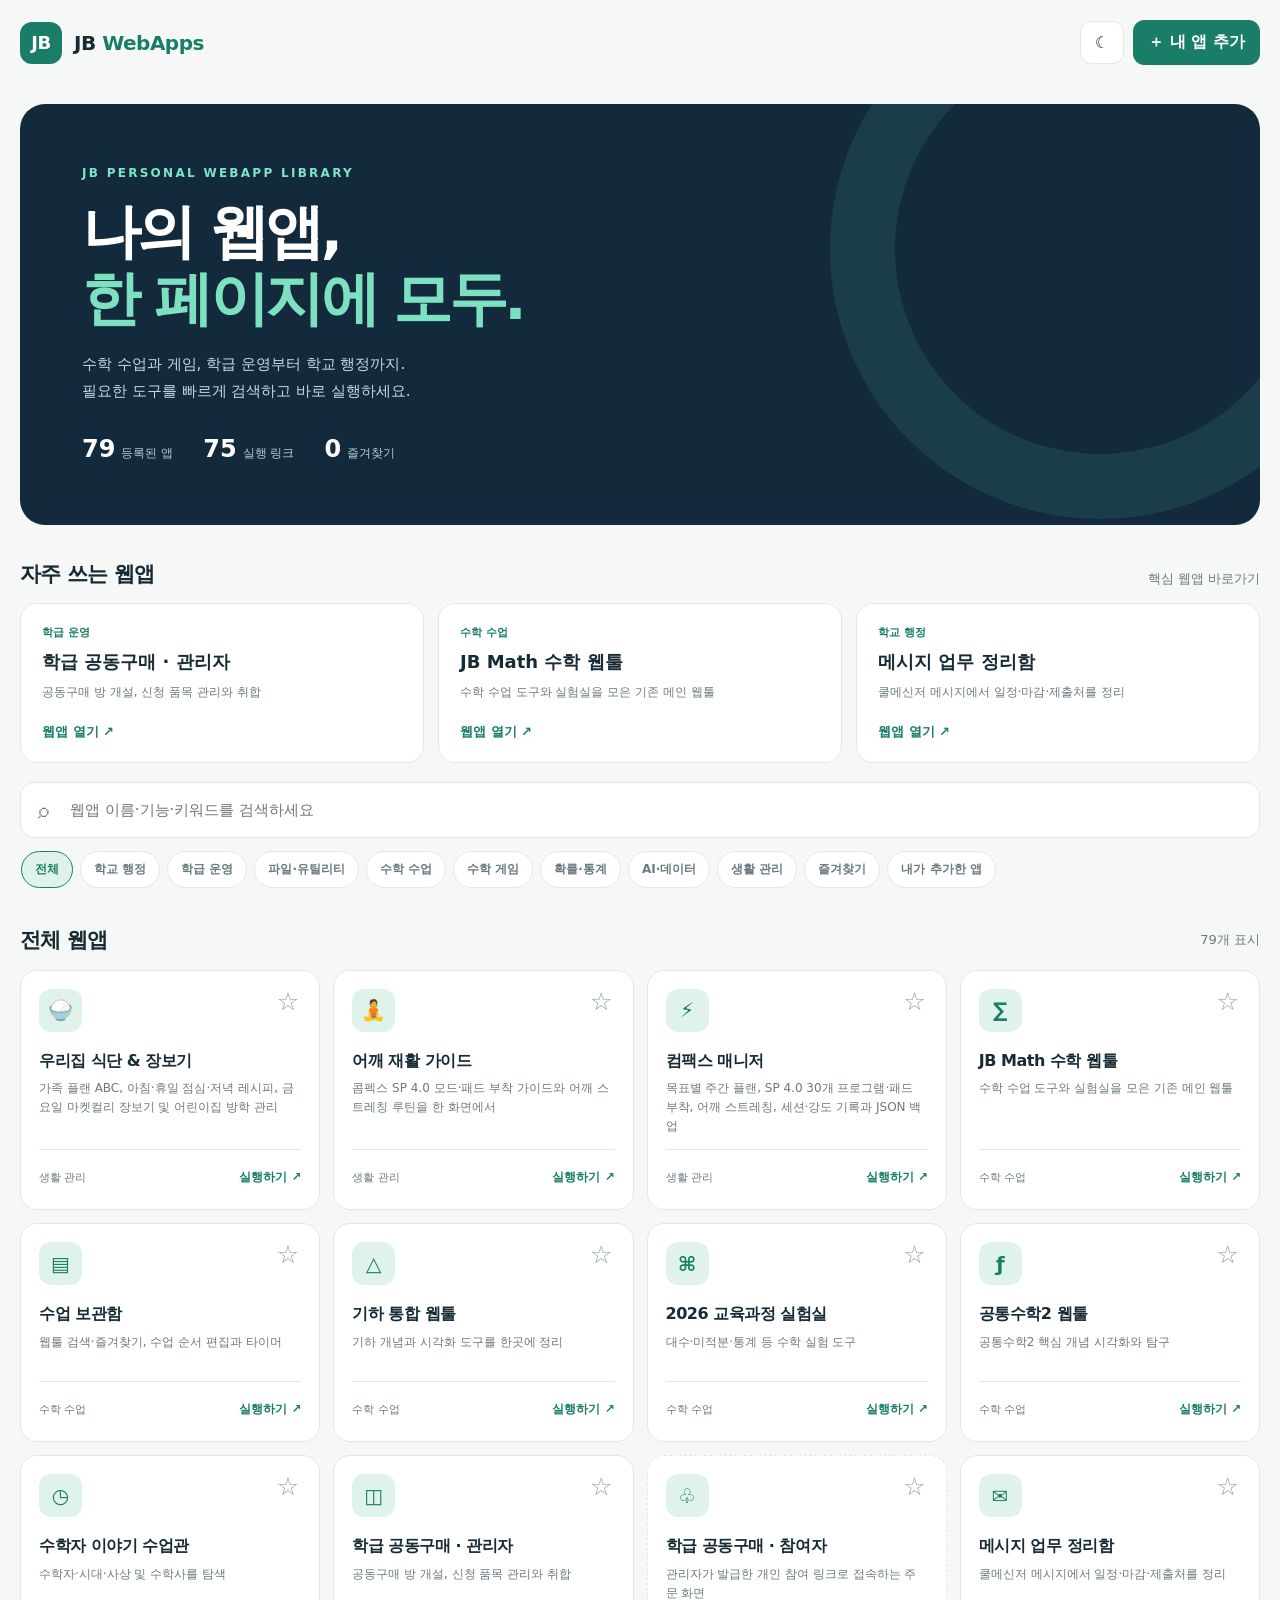
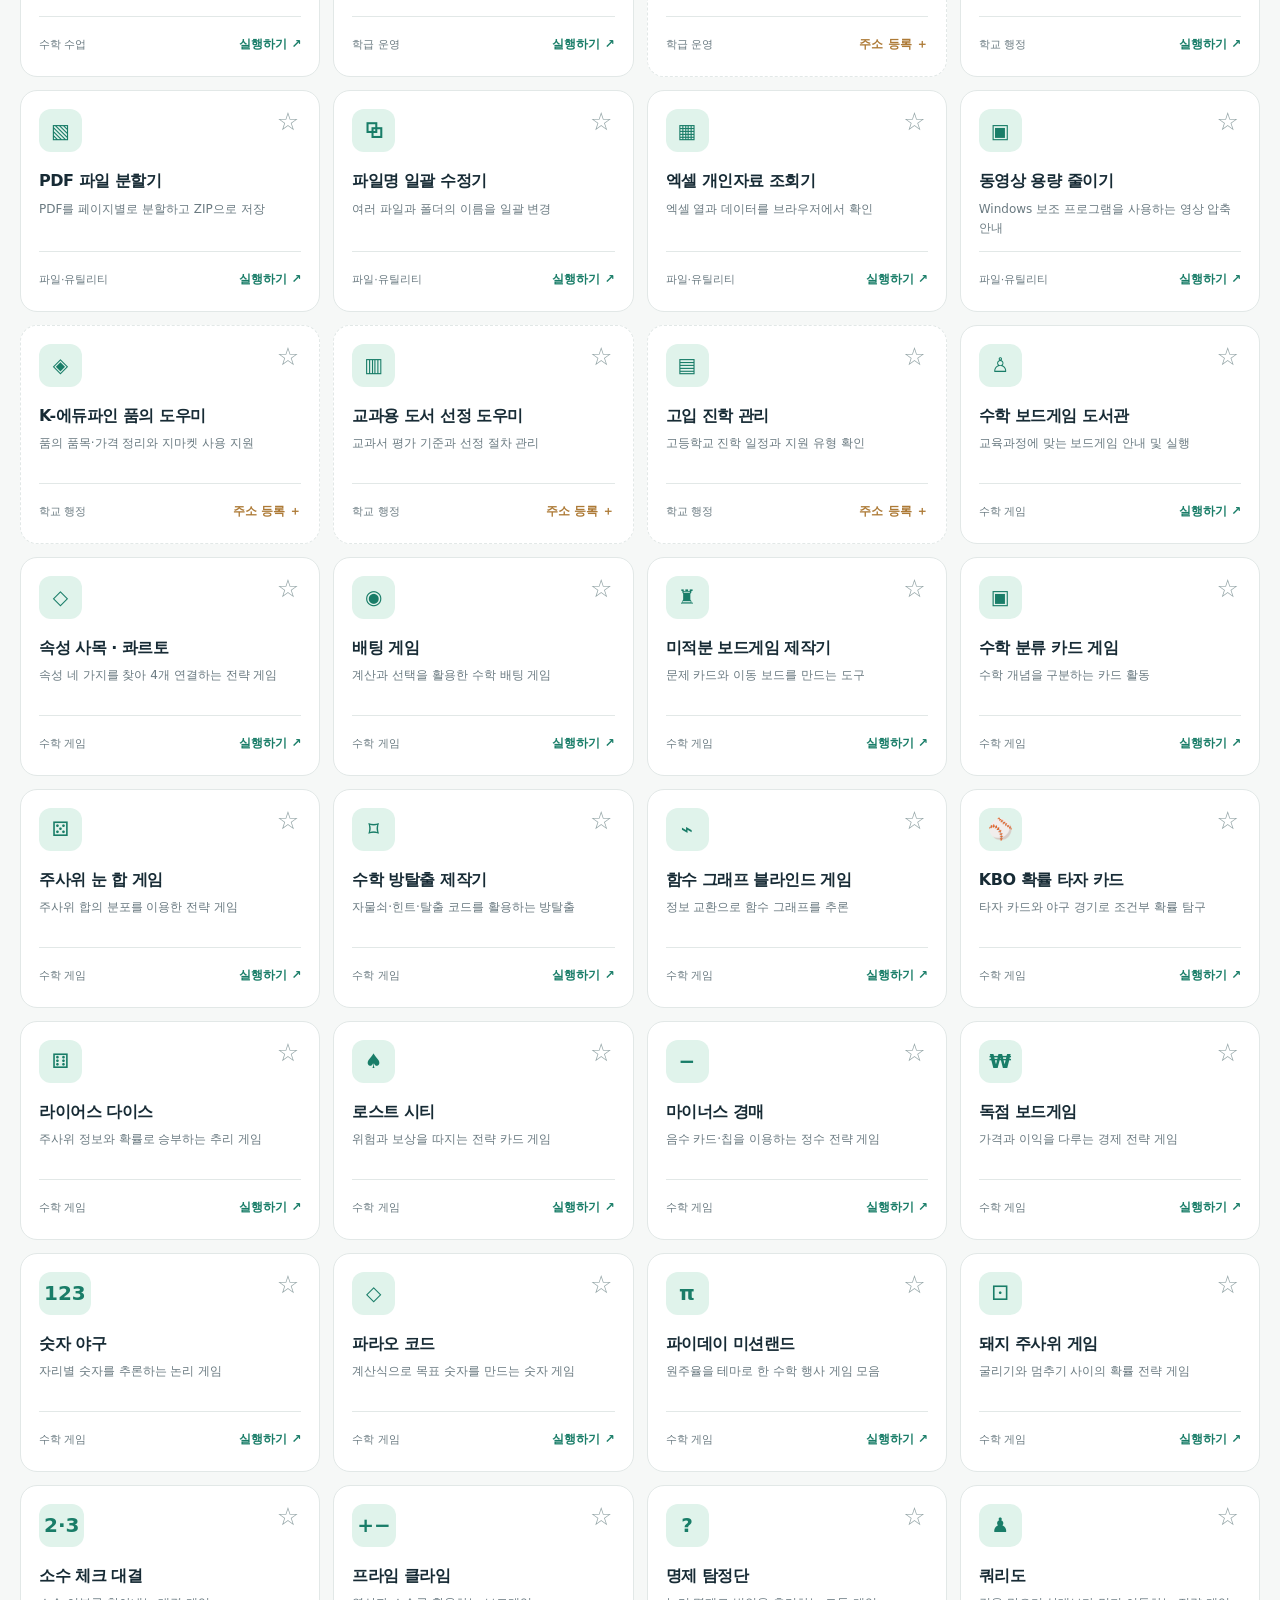
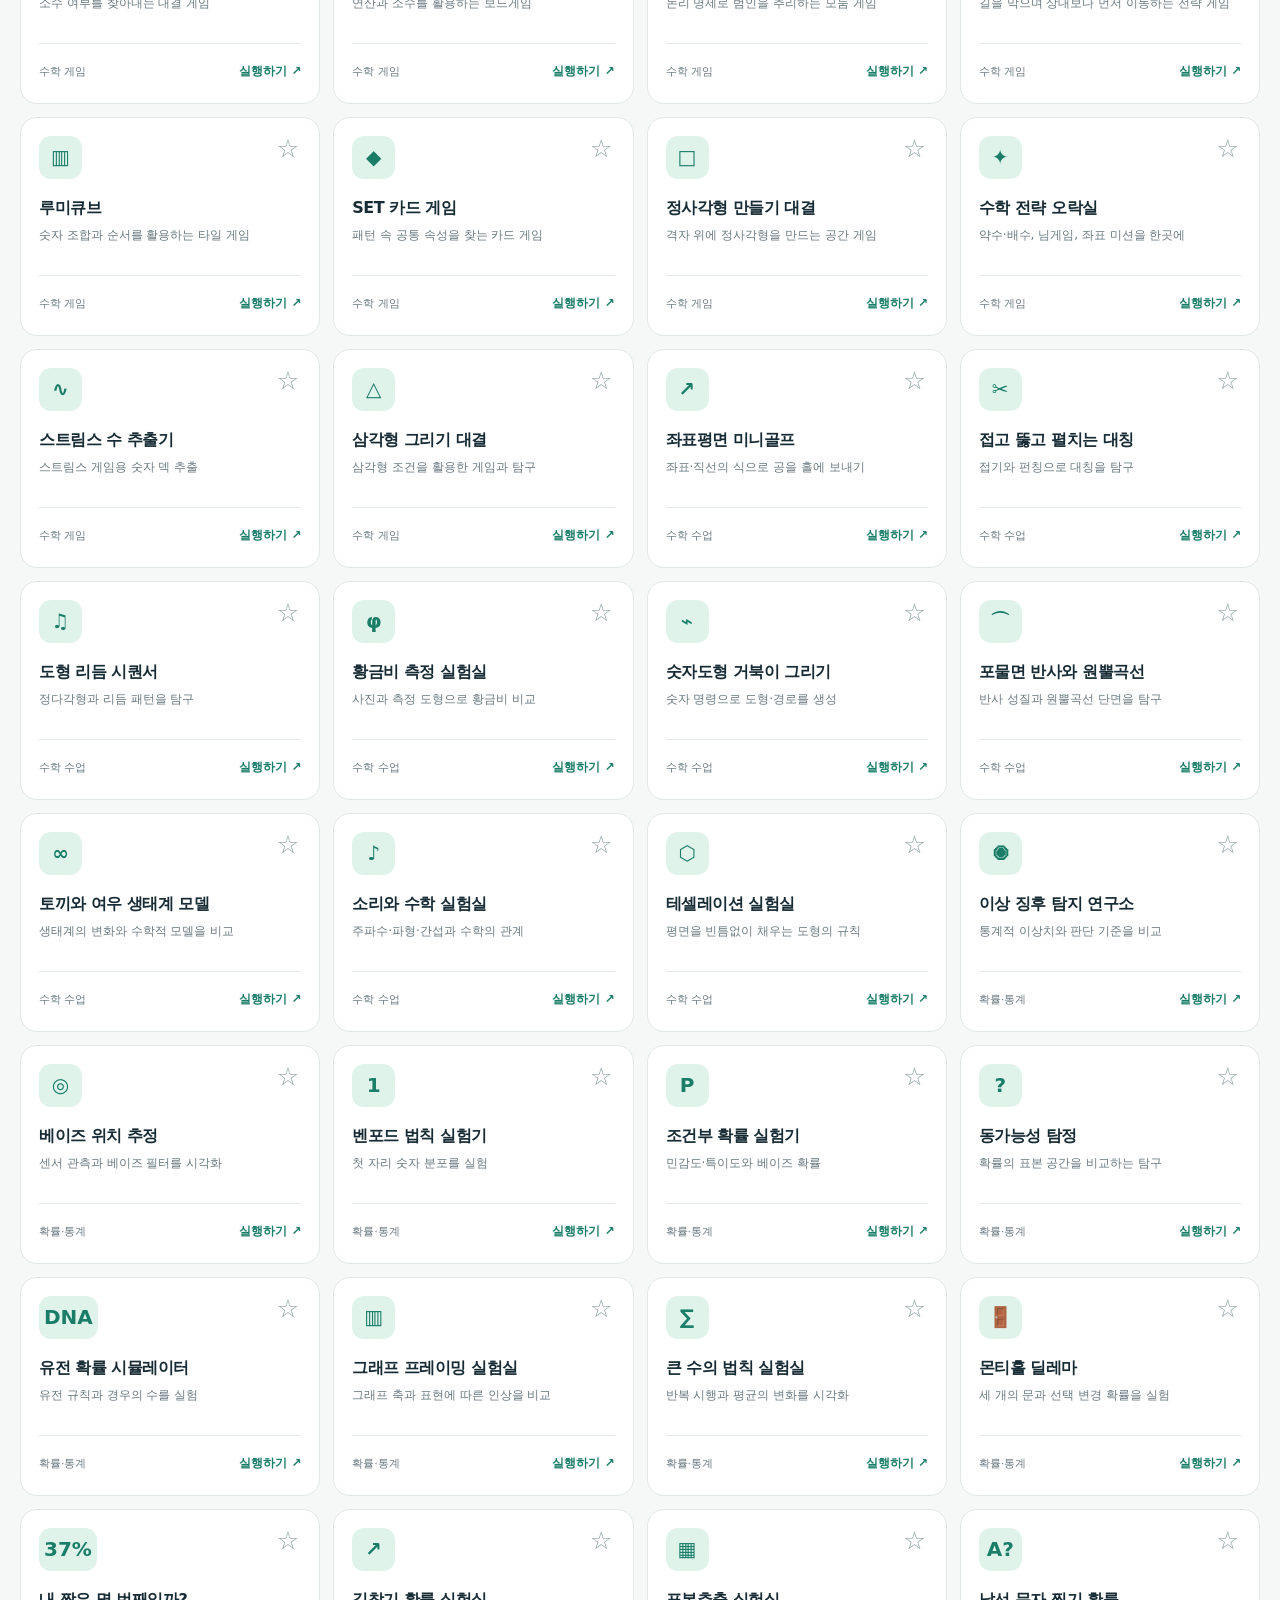
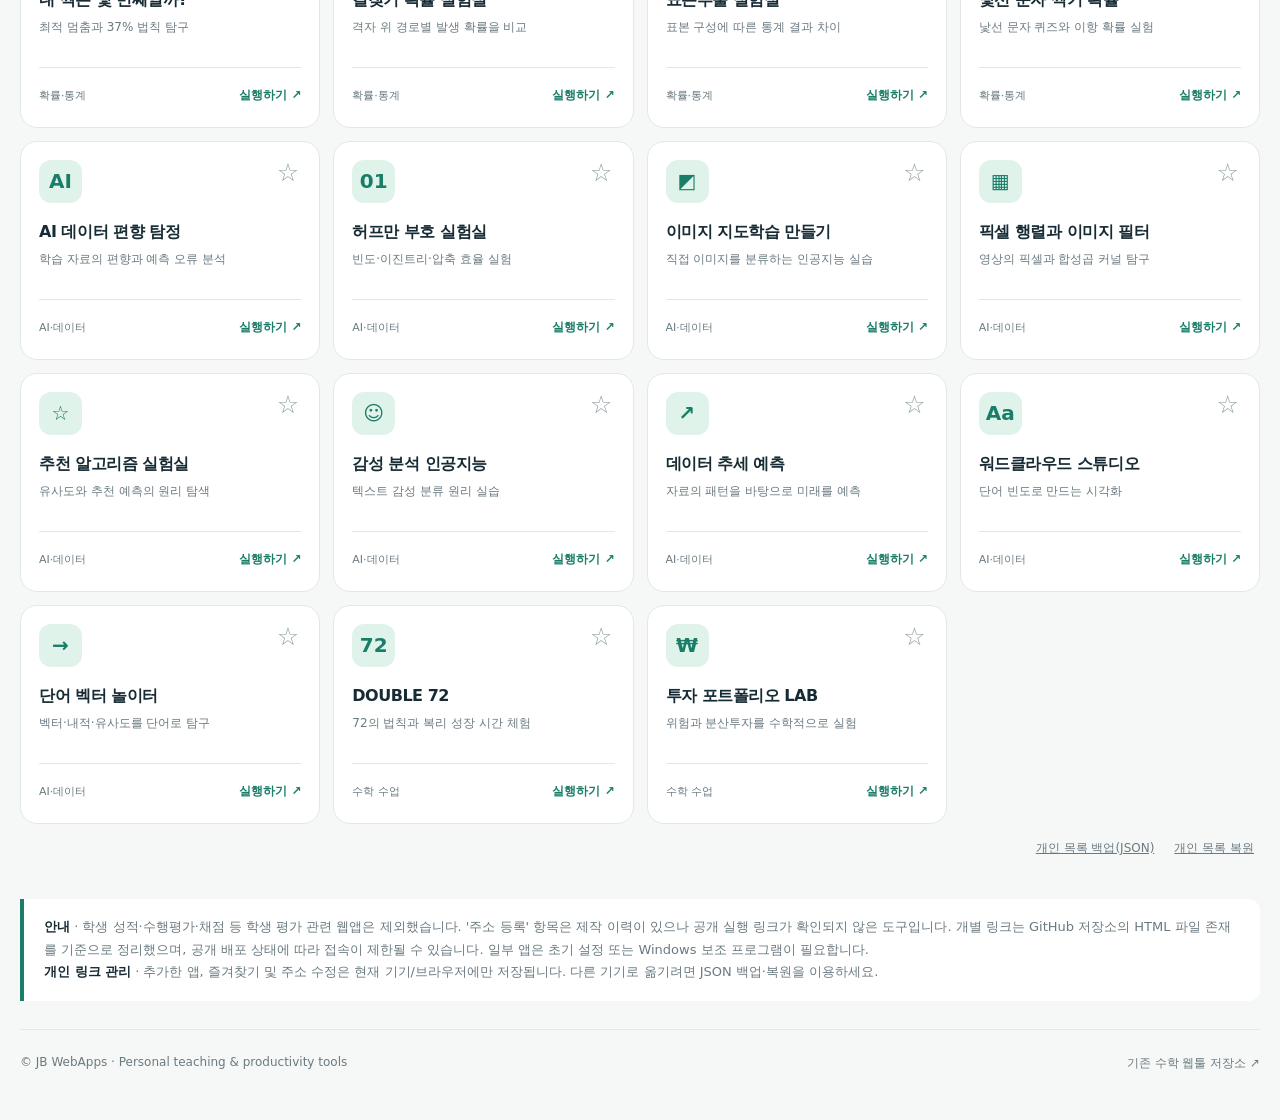
==== commit ccf83f0c: "feat(compex-manager): 컴팩스 매니저 PWA (목표 플랜·30개 프로그램·패드·스트레칭·기록) - 하단 5탭: 코치(목표 8종→요일별 주간 플랜) · 프로그램 30" ====
--- a/index.html
+++ b/index.html
@@ -32,7 +32,7 @@
 <div class="toast hide" id="toast" role="status"></div>
 <script>
 'use strict';
-const BUILT_INS=[{"id":"app-family-meals","title":"우리집 식단 & 장보기","group":"생활 관리","url":"https://jbmath-dot.github.io/jb-webapps/family-meals/","desc":"가족 플랜 ABC, 아침·휴일 점심·저녁 레시피, 금요일 마켓컬리 장보기 및 어린이집 방학 관리","icon":"🍚","tags":["식단","장보기","유아식","가족","PWA"],"featured":true},{"id":"app-rehab","title":"어깨 재활 가이드","group":"생활 관리","url":"https://jbmath-dot.github.io/jb-webapps/rehab/","desc":"콤펙스 SP 4.0 모드·패드 부착 가이드와 어깨 스트레칭 루틴을 한 화면에서","icon":"🧘","tags":["재활","어깨","스트레칭","콤펙스","PWA"],"featured":true},{"id":"app-001","title":"JB Math 수학 웹툴","group":"수학 수업","url":"https://jbmath-dot.github.io/math-class-webtools/index.html","desc":"수학 수업 도구와 실험실을 모은 기존 메인 웹툴","icon":"∑","tags":["수학","도구","전체"],"featured":true},{"id":"app-002","title":"수업 보관함","group":"수학 수업","url":"https://jbmath-dot.github.io/math-class-webtools/classroom/index.html","desc":"웹툴 검색·즐겨찾기, 수업 순서 편집과 타이머","icon":"▤","tags":["교사","수업 계획"],"featured":true},{"id":"app-003","title":"기하 통합 웹툴","group":"수학 수업","url":"https://jbmath-dot.github.io/math-class-webtools/geometry/index.html","desc":"기하 개념과 시각화 도구를 한곳에 정리","icon":"△","tags":["기하","고등학교"],"featured":false},{"id":"app-004","title":"2026 교육과정 실험실","group":"수학 수업","url":"https://jbmath-dot.github.io/math-class-webtools/curriculum-labs/index.html","desc":"대수·미적분·통계 등 수학 실험 도구","icon":"⌘","tags":["수학","교육과정"],"featured":false},{"id":"app-005","title":"공통수학2 웹툴","group":"수학 수업","url":"https://jbmath-dot.github.io/math-class-webtools/common-math2/index.html","desc":"공통수학2 핵심 개념 시각화와 탐구","icon":"ƒ","tags":["고등학교","함수"],"featured":false},{"id":"app-006","title":"수학자 이야기 수업관","group":"수학 수업","url":"https://jbmath-dot.github.io/math-class-webtools/math-history/mathematician-story/index.html","desc":"수학자·시대·사상 및 수학사를 탐색","icon":"◷","tags":["수학사","인물"],"featured":false},{"id":"app-007","title":"학급 공동구매 · 관리자","group":"학급 운영","url":"https://jbmath-dot.github.io/math-class-webtools/group-order/admin.html","desc":"공동구매 방 개설, 신청 품목 관리와 취합","icon":"◫","tags":["지마켓","품의","학급"],"featured":true},{"id":"app-008","title":"학급 공동구매 · 참여자","group":"학급 운영","url":"","desc":"관리자가 발급한 개인 참여 링크로 접속하는 주문 화면","icon":"♧","tags":["지마켓","참여자"],"featured":false},{"id":"app-009","title":"메시지 업무 정리함","group":"학교 행정","url":"https://jbmath-dot.github.io/math-class-webtools/school-work/coolmessenger-organizer/index.html","desc":"쿨메신저 메시지에서 일정·마감·제출처를 정리","icon":"✉","tags":["업무","마감"],"featured":true},{"id":"app-010","title":"PDF 파일 분할기","group":"파일·유틸리티","url":"https://jbmath-dot.github.io/math-class-webtools/school-work/pdf-file-splitter/index.html","desc":"PDF를 페이지별로 분할하고 ZIP으로 저장","icon":"▧","tags":["PDF","문서"],"featured":false},{"id":"app-011","title":"파일명 일괄 수정기","group":"파일·유틸리티","url":"https://jbmath-dot.github.io/math-class-webtools/school-work/school-file-renamer/index.html","desc":"여러 파일과 폴더의 이름을 일괄 변경","icon":"⧉","tags":["파일","일괄 처리"],"featured":false},{"id":"app-012","title":"엑셀 개인자료 조회기","group":"파일·유틸리티","url":"https://jbmath-dot.github.io/math-class-webtools/school-work/excel-personal-viewer/index.html","desc":"엑셀 열과 데이터를 브라우저에서 확인","icon":"▦","tags":["엑셀","파일"],"featured":false},{"id":"app-013","title":"동영상 용량 줄이기","group":"파일·유틸리티","url":"https://jbmath-dot.github.io/math-class-webtools/school-work/video-compressor/index.html","desc":"Windows 보조 프로그램을 사용하는 영상 압축 안내","icon":"▣","tags":["동영상","Windows"],"featured":false},{"id":"app-014","title":"K-에듀파인 품의 도우미","group":"학교 행정","url":"","desc":"품의 품목·가격 정리와 지마켓 사용 지원","icon":"◈","tags":["품의","회계"],"featured":false},{"id":"app-015","title":"교과용 도서 선정 도우미","group":"학교 행정","url":"","desc":"교과서 평가 기준과 선정 절차 관리","icon":"▥","tags":["교과서","선정"],"featured":false},{"id":"app-016","title":"고입 진학 관리","group":"학교 행정","url":"","desc":"고등학교 진학 일정과 지원 유형 확인","icon":"▤","tags":["진학","고입"],"featured":false},{"id":"app-017","title":"수학 보드게임 도서관","group":"수학 게임","url":"https://jbmath-dot.github.io/math-class-webtools/math-game/boardgame-library/index.html","desc":"교육과정에 맞는 보드게임 안내 및 실행","icon":"♙","tags":["게임","연습"],"featured":false},{"id":"app-018","title":"속성 사목 · 콰르토","group":"수학 게임","url":"https://jbmath-dot.github.io/math-class-webtools/math-game/attribute-four/index.html","desc":"속성 네 가지를 찾아 4개 연결하는 전략 게임","icon":"◇","tags":["게임","연습"],"featured":false},{"id":"app-019","title":"배팅 게임","group":"수학 게임","url":"https://jbmath-dot.github.io/math-class-webtools/math-game/betting-game/index.html","desc":"계산과 선택을 활용한 수학 배팅 게임","icon":"◉","tags":["게임","연습"],"featured":false},{"id":"app-020","title":"미적분 보드게임 제작기","group":"수학 게임","url":"https://jbmath-dot.github.io/math-class-webtools/math-game/calculus-board-game-maker/index.html","desc":"문제 카드와 이동 보드를 만드는 도구","icon":"♜","tags":["게임","연습"],"featured":false},{"id":"app-021","title":"수학 분류 카드 게임","group":"수학 게임","url":"https://jbmath-dot.github.io/math-class-webtools/math-game/classification-card-game/index.html","desc":"수학 개념을 구분하는 카드 활동","icon":"▣","tags":["게임","연습"],"featured":false},{"id":"app-022","title":"주사위 눈 합 게임","group":"수학 게임","url":"https://jbmath-dot.github.io/math-class-webtools/math-game/dice-sum-game/index.html","desc":"주사위 합의 분포를 이용한 전략 게임","icon":"⚄","tags":["게임","연습"],"featured":false},{"id":"app-023","title":"수학 방탈출 제작기","group":"수학 게임","url":"https://jbmath-dot.github.io/math-class-webtools/math-game/escape-room-maker/index.html","desc":"자물쇠·힌트·탈출 코드를 활용하는 방탈출","icon":"⌑","tags":["게임","연습"],"featured":false},{"id":"app-024","title":"함수 그래프 블라인드 게임","group":"수학 게임","url":"https://jbmath-dot.github.io/math-class-webtools/math-game/function-graph-blind-game/index.html","desc":"정보 교환으로 함수 그래프를 추론","icon":"⌁","tags":["게임","연습"],"featured":false},{"id":"app-025","title":"KBO 확률 타자 카드","group":"수학 게임","url":"https://jbmath-dot.github.io/math-class-webtools/math-game/kbo-conditional-probability/index.html","desc":"타자 카드와 야구 경기로 조건부 확률 탐구","icon":"⚾","tags":["게임","연습"],"featured":false},{"id":"app-026","title":"라이어스 다이스","group":"수학 게임","url":"https://jbmath-dot.github.io/math-class-webtools/math-game/liars-dice/index.html","desc":"주사위 정보와 확률로 승부하는 추리 게임","icon":"⚅","tags":["게임","연습"],"featured":false},{"id":"app-027","title":"로스트 시티","group":"수학 게임","url":"https://jbmath-dot.github.io/math-class-webtools/math-game/lost-cities/index.html","desc":"위험과 보상을 따지는 전략 카드 게임","icon":"♠","tags":["게임","연습"],"featured":false},{"id":"app-028","title":"마이너스 경매","group":"수학 게임","url":"https://jbmath-dot.github.io/math-class-webtools/math-game/minus-auction/index.html","desc":"음수 카드·칩을 이용하는 정수 전략 게임","icon":"−","tags":["게임","연습"],"featured":false},{"id":"app-029","title":"독점 보드게임","group":"수학 게임","url":"https://jbmath-dot.github.io/math-class-webtools/math-game/monopoly-pricing-game/index.html","desc":"가격과 이익을 다루는 경제 전략 게임","icon":"₩","tags":["게임","연습"],"featured":false},{"id":"app-030","title":"숫자 야구","group":"수학 게임","url":"https://jbmath-dot.github.io/math-class-webtools/math-game/number-baseball/index.html","desc":"자리별 숫자를 추론하는 논리 게임","icon":"123","tags":["게임","연습"],"featured":false},{"id":"app-031","title":"파라오 코드","group":"수학 게임","url":"https://jbmath-dot.github.io/math-class-webtools/math-game/pharaoh-code/index.html","desc":"계산식으로 목표 숫자를 만드는 숫자 게임","icon":"◇","tags":["게임","연습"],"featured":false},{"id":"app-032","title":"파이데이 미션랜드","group":"수학 게임","url":"https://jbmath-dot.github.io/math-class-webtools/math-game/pi-day-mission-land/index.html","desc":"원주율을 테마로 한 수학 행사 게임 모음","icon":"π","tags":["게임","연습"],"featured":false},{"id":"app-033","title":"돼지 주사위 게임","group":"수학 게임","url":"https://jbmath-dot.github.io/math-class-webtools/math-game/pig-dice/index.html","desc":"굴리기와 멈추기 사이의 확률 전략 게임","icon":"⚀","tags":["게임","연습"],"featured":false},{"id":"app-034","title":"소수 체크 대결","group":"수학 게임","url":"https://jbmath-dot.github.io/math-class-webtools/math-game/prime-check-battle/index.html","desc":"소수 여부를 찾아내는 대결 게임","icon":"2·3","tags":["게임","연습"],"featured":false},{"id":"app-035","title":"프라임 클라임","group":"수학 게임","url":"https://jbmath-dot.github.io/math-class-webtools/math-game/prime-climb/index.html","desc":"연산과 소수를 활용하는 보드게임","icon":"+−","tags":["게임","연습"],"featured":false},{"id":"app-036","title":"명제 탐정단","group":"수학 게임","url":"https://jbmath-dot.github.io/math-class-webtools/math-game/proposition-detective/index.html","desc":"논리 명제로 범인을 추리하는 모둠 게임","icon":"?","tags":["게임","연습"],"featured":false},{"id":"app-037","title":"쿼리도","group":"수학 게임","url":"https://jbmath-dot.github.io/math-class-webtools/math-game/quoridor/index.html","desc":"길을 막으며 상대보다 먼저 이동하는 전략 게임","icon":"♟","tags":["게임","연습"],"featured":true},{"id":"app-038","title":"루미큐브","group":"수학 게임","url":"https://jbmath-dot.github.io/math-class-webtools/math-game/rummikub/index.html","desc":"숫자 조합과 순서를 활용하는 타일 게임","icon":"▥","tags":["게임","연습"],"featured":true},{"id":"app-039","title":"SET 카드 게임","group":"수학 게임","url":"https://jbmath-dot.github.io/math-class-webtools/math-game/set-game/index.html","desc":"패턴 속 공통 속성을 찾는 카드 게임","icon":"◆","tags":["게임","연습"],"featured":false},{"id":"app-040","title":"정사각형 만들기 대결","group":"수학 게임","url":"https://jbmath-dot.github.io/math-class-webtools/math-game/square-battle/index.html","desc":"격자 위에 정사각형을 만드는 공간 게임","icon":"□","tags":["게임","연습"],"featured":false},{"id":"app-041","title":"수학 전략 오락실","group":"수학 게임","url":"https://jbmath-dot.github.io/math-class-webtools/math-game/strategy-arcade/index.html","desc":"약수·배수, 님게임, 좌표 미션을 한곳에","icon":"✦","tags":["게임","연습"],"featured":false},{"id":"app-042","title":"스트림스 수 추출기","group":"수학 게임","url":"https://jbmath-dot.github.io/math-class-webtools/math-game/streams-number-drawer/index.html","desc":"스트림스 게임용 숫자 덱 추출","icon":"∿","tags":["게임","연습"],"featured":false},{"id":"app-043","title":"삼각형 그리기 대결","group":"수학 게임","url":"https://jbmath-dot.github.io/math-class-webtools/math-game/triangle-drawing/index.html","desc":"삼각형 조건을 활용한 게임과 탐구","icon":"△","tags":["게임","연습"],"featured":false},{"id":"app-044","title":"좌표평면 미니골프","group":"수학 수업","url":"https://jbmath-dot.github.io/math-class-webtools/middle-school/coordinate-minigolf/index.html","desc":"좌표·직선의 식으로 공을 홀에 보내기","icon":"↗","tags":["중학교","실험"],"featured":false},{"id":"app-045","title":"접고 뚫고 펼치는 대칭","group":"수학 수업","url":"https://jbmath-dot.github.io/math-class-webtools/middle-school/fold-punch-lab/index.html","desc":"접기와 펀칭으로 대칭을 탐구","icon":"✂","tags":["중학교","실험"],"featured":false},{"id":"app-046","title":"도형 리듬 시퀀서","group":"수학 수업","url":"https://jbmath-dot.github.io/math-class-webtools/middle-school/geometry-rhythm-sequencer/index.html","desc":"정다각형과 리듬 패턴을 탐구","icon":"♫","tags":["중학교","실험"],"featured":false},{"id":"app-047","title":"황금비 측정 실험실","group":"수학 수업","url":"https://jbmath-dot.github.io/math-class-webtools/middle-school/golden-ratio-lab/index.html","desc":"사진과 측정 도형으로 황금비 비교","icon":"φ","tags":["중학교","실험"],"featured":false},{"id":"app-048","title":"숫자도형 거북이 그리기","group":"수학 수업","url":"https://jbmath-dot.github.io/math-class-webtools/middle-school/number-turtle-lab/index.html","desc":"숫자 명령으로 도형·경로를 생성","icon":"⌁","tags":["중학교","실험"],"featured":false},{"id":"app-049","title":"포물면 반사와 원뿔곡선","group":"수학 수업","url":"https://jbmath-dot.github.io/math-class-webtools/middle-school/paraboloid-conic-lab/index.html","desc":"반사 성질과 원뿔곡선 단면을 탐구","icon":"⌒","tags":["중학교","실험"],"featured":false},{"id":"app-050","title":"토끼와 여우 생태계 모델","group":"수학 수업","url":"https://jbmath-dot.github.io/math-class-webtools/middle-school/rabbit-fox-ecosystem/index.html","desc":"생태계의 변화와 수학적 모델을 비교","icon":"∞","tags":["중학교","실험"],"featured":false},{"id":"app-051","title":"소리와 수학 실험실","group":"수학 수업","url":"https://jbmath-dot.github.io/math-class-webtools/middle-school/sound-math-lab/index.html","desc":"주파수·파형·간섭과 수학의 관계","icon":"♪","tags":["중학교","실험"],"featured":false},{"id":"app-052","title":"테셀레이션 실험실","group":"수학 수업","url":"https://jbmath-dot.github.io/math-class-webtools/middle-school/tessellation-lab/index.html","desc":"평면을 빈틈없이 채우는 도형의 규칙","icon":"⬡","tags":["중학교","실험"],"featured":false},{"id":"app-053","title":"이상 징후 탐지 연구소","group":"확률·통계","url":"https://jbmath-dot.github.io/math-class-webtools/probability-statistics/anomaly-detection-lab/index.html","desc":"통계적 이상치와 판단 기준을 비교","icon":"⦿","tags":["확률","데이터"],"featured":false},{"id":"app-054","title":"베이즈 위치 추정","group":"확률·통계","url":"https://jbmath-dot.github.io/math-class-webtools/probability-statistics/bayes-localization-lab/index.html","desc":"센서 관측과 베이즈 필터를 시각화","icon":"◎","tags":["확률","데이터"],"featured":false},{"id":"app-055","title":"벤포드 법칙 실험기","group":"확률·통계","url":"https://jbmath-dot.github.io/math-class-webtools/probability-statistics/benford-lab/index.html","desc":"첫 자리 숫자 분포를 실험","icon":"1","tags":["확률","데이터"],"featured":false},{"id":"app-056","title":"조건부 확률 실험기","group":"확률·통계","url":"https://jbmath-dot.github.io/math-class-webtools/probability-statistics/conditional-probability/index.html","desc":"민감도·특이도와 베이즈 확률","icon":"P","tags":["확률","데이터"],"featured":false},{"id":"app-057","title":"동가능성 탐정","group":"확률·통계","url":"https://jbmath-dot.github.io/math-class-webtools/probability-statistics/equiprobability-detective/index.html","desc":"확률의 표본 공간을 비교하는 탐구","icon":"?","tags":["확률","데이터"],"featured":false},{"id":"app-058","title":"유전 확률 시뮬레이터","group":"확률·통계","url":"https://jbmath-dot.github.io/math-class-webtools/probability-statistics/genetics-simulator/index.html","desc":"유전 규칙과 경우의 수를 실험","icon":"DNA","tags":["확률","데이터"],"featured":false},{"id":"app-059","title":"그래프 프레이밍 실험실","group":"확률·통계","url":"https://jbmath-dot.github.io/math-class-webtools/probability-statistics/graph-framing-lab/index.html","desc":"그래프 축과 표현에 따른 인상을 비교","icon":"▥","tags":["확률","데이터"],"featured":false},{"id":"app-060","title":"큰 수의 법칙 실험실","group":"확률·통계","url":"https://jbmath-dot.github.io/math-class-webtools/probability-statistics/law-of-large-numbers/index.html","desc":"반복 시행과 평균의 변화를 시각화","icon":"∑","tags":["확률","데이터"],"featured":false},{"id":"app-061","title":"몬티홀 딜레마","group":"확률·통계","url":"https://jbmath-dot.github.io/math-class-webtools/probability-statistics/monty-hall/index.html","desc":"세 개의 문과 선택 변경 확률을 실험","icon":"🚪","tags":["확률","데이터"],"featured":false},{"id":"app-062","title":"내 짝은 몇 번째일까?","group":"확률·통계","url":"https://jbmath-dot.github.io/math-class-webtools/probability-statistics/optimal-stopping/index.html","desc":"최적 멈춤과 37% 법칙 탐구","icon":"37%","tags":["확률","데이터"],"featured":false},{"id":"app-063","title":"길찾기 확률 실험실","group":"확률·통계","url":"https://jbmath-dot.github.io/math-class-webtools/probability-statistics/path-probability-lab/index.html","desc":"격자 위 경로별 발생 확률을 비교","icon":"↗","tags":["확률","데이터"],"featured":false},{"id":"app-064","title":"표본추출 실험실","group":"확률·통계","url":"https://jbmath-dot.github.io/math-class-webtools/probability-statistics/sampling-studio/index.html","desc":"표본 구성에 따른 통계 결과 차이","icon":"▦","tags":["확률","데이터"],"featured":false},{"id":"app-065","title":"낯선 문자 찍기 확률","group":"확률·통계","url":"https://jbmath-dot.github.io/math-class-webtools/probability-statistics/symbol-guessing-lab/index.html","desc":"낯선 문자 퀴즈와 이항 확률 실험","icon":"A?","tags":["확률","데이터"],"featured":false},{"id":"app-066","title":"AI 데이터 편향 탐정","group":"AI·데이터","url":"https://jbmath-dot.github.io/math-class-webtools/ai-math/ai-data-bias-detective/index.html","desc":"학습 자료의 편향과 예측 오류 분석","icon":"AI","tags":["AI","수학"],"featured":false},{"id":"app-067","title":"허프만 부호 실험실","group":"AI·데이터","url":"https://jbmath-dot.github.io/math-class-webtools/ai-math/huffman-compression-lab/index.html","desc":"빈도·이진트리·압축 효율 실험","icon":"01","tags":["AI","수학"],"featured":false},{"id":"app-068","title":"이미지 지도학습 만들기","group":"AI·데이터","url":"https://jbmath-dot.github.io/math-class-webtools/ai-math/image-supervised-learning/index.html","desc":"직접 이미지를 분류하는 인공지능 실습","icon":"◩","tags":["AI","수학"],"featured":false},{"id":"app-069","title":"픽셀 행렬과 이미지 필터","group":"AI·데이터","url":"https://jbmath-dot.github.io/math-class-webtools/ai-math/pixel-matrix-lab/index.html","desc":"영상의 픽셀과 합성곱 커널 탐구","icon":"▦","tags":["AI","수학"],"featured":false},{"id":"app-070","title":"추천 알고리즘 실험실","group":"AI·데이터","url":"https://jbmath-dot.github.io/math-class-webtools/ai-math/rating-recommendation-lab/index.html","desc":"유사도와 추천 예측의 원리 탐색","icon":"☆","tags":["AI","수학"],"featured":false},{"id":"app-071","title":"감성 분석 인공지능","group":"AI·데이터","url":"https://jbmath-dot.github.io/math-class-webtools/ai-math/sentiment-ai/index.html","desc":"텍스트 감성 분류 원리 실습","icon":"☺","tags":["AI","수학"],"featured":false},{"id":"app-072","title":"데이터 추세 예측","group":"AI·데이터","url":"https://jbmath-dot.github.io/math-class-webtools/ai-math/trendline-prediction/index.html","desc":"자료의 패턴을 바탕으로 미래를 예측","icon":"↗","tags":["AI","수학"],"featured":false},{"id":"app-073","title":"워드클라우드 스튜디오","group":"AI·데이터","url":"https://jbmath-dot.github.io/math-class-webtools/ai-math/word-cloud-studio/index.html","desc":"단어 빈도로 만드는 시각화","icon":"Aa","tags":["AI","수학"],"featured":false},{"id":"app-074","title":"단어 벡터 놀이터","group":"AI·데이터","url":"https://jbmath-dot.github.io/math-class-webtools/ai-math/word-vector-playground/index.html","desc":"벡터·내적·유사도를 단어로 탐구","icon":"→","tags":["AI","수학"],"featured":false},{"id":"app-075","title":"DOUBLE 72","group":"수학 수업","url":"https://jbmath-dot.github.io/math-class-webtools/economic-math/double-72/index.html","desc":"72의 법칙과 복리 성장 시간 체험","icon":"72","tags":["경제 수학"],"featured":false},{"id":"app-076","title":"투자 포트폴리오 LAB","group":"수학 수업","url":"https://jbmath-dot.github.io/math-class-webtools/economic-math/investment-portfolio/index.html","desc":"위험과 분산투자를 수학적으로 실험","icon":"₩","tags":["경제 수학"],"featured":false}];
+const BUILT_INS=[{"id":"app-family-meals","title":"우리집 식단 & 장보기","group":"생활 관리","url":"https://jbmath-dot.github.io/jb-webapps/family-meals/","desc":"가족 플랜 ABC, 아침·휴일 점심·저녁 레시피, 금요일 마켓컬리 장보기 및 어린이집 방학 관리","icon":"🍚","tags":["식단","장보기","유아식","가족","PWA"],"featured":true},{"id":"app-rehab","title":"어깨 재활 가이드","group":"생활 관리","url":"https://jbmath-dot.github.io/jb-webapps/rehab/","desc":"콤펙스 SP 4.0 모드·패드 부착 가이드와 어깨 스트레칭 루틴을 한 화면에서","icon":"🧘","tags":["재활","어깨","스트레칭","콤펙스","PWA"],"featured":true},{"id":"app-compex-manager","title":"컴팩스 매니저","group":"생활 관리","url":"https://jbmath-dot.github.io/jb-webapps/compex-manager/","desc":"목표별 주간 플랜, SP 4.0 30개 프로그램·패드 부착, 어깨 스트레칭, 세션·강도 기록과 JSON 백업","icon":"⚡","tags":["콤펙스","재활","어깨","기록","PWA"],"featured":true},{"id":"app-001","title":"JB Math 수학 웹툴","group":"수학 수업","url":"https://jbmath-dot.github.io/math-class-webtools/index.html","desc":"수학 수업 도구와 실험실을 모은 기존 메인 웹툴","icon":"∑","tags":["수학","도구","전체"],"featured":true},{"id":"app-002","title":"수업 보관함","group":"수학 수업","url":"https://jbmath-dot.github.io/math-class-webtools/classroom/index.html","desc":"웹툴 검색·즐겨찾기, 수업 순서 편집과 타이머","icon":"▤","tags":["교사","수업 계획"],"featured":true},{"id":"app-003","title":"기하 통합 웹툴","group":"수학 수업","url":"https://jbmath-dot.github.io/math-class-webtools/geometry/index.html","desc":"기하 개념과 시각화 도구를 한곳에 정리","icon":"△","tags":["기하","고등학교"],"featured":false},{"id":"app-004","title":"2026 교육과정 실험실","group":"수학 수업","url":"https://jbmath-dot.github.io/math-class-webtools/curriculum-labs/index.html","desc":"대수·미적분·통계 등 수학 실험 도구","icon":"⌘","tags":["수학","교육과정"],"featured":false},{"id":"app-005","title":"공통수학2 웹툴","group":"수학 수업","url":"https://jbmath-dot.github.io/math-class-webtools/common-math2/index.html","desc":"공통수학2 핵심 개념 시각화와 탐구","icon":"ƒ","tags":["고등학교","함수"],"featured":false},{"id":"app-006","title":"수학자 이야기 수업관","group":"수학 수업","url":"https://jbmath-dot.github.io/math-class-webtools/math-history/mathematician-story/index.html","desc":"수학자·시대·사상 및 수학사를 탐색","icon":"◷","tags":["수학사","인물"],"featured":false},{"id":"app-007","title":"학급 공동구매 · 관리자","group":"학급 운영","url":"https://jbmath-dot.github.io/math-class-webtools/group-order/admin.html","desc":"공동구매 방 개설, 신청 품목 관리와 취합","icon":"◫","tags":["지마켓","품의","학급"],"featured":true},{"id":"app-008","title":"학급 공동구매 · 참여자","group":"학급 운영","url":"","desc":"관리자가 발급한 개인 참여 링크로 접속하는 주문 화면","icon":"♧","tags":["지마켓","참여자"],"featured":false},{"id":"app-009","title":"메시지 업무 정리함","group":"학교 행정","url":"https://jbmath-dot.github.io/math-class-webtools/school-work/coolmessenger-organizer/index.html","desc":"쿨메신저 메시지에서 일정·마감·제출처를 정리","icon":"✉","tags":["업무","마감"],"featured":true},{"id":"app-010","title":"PDF 파일 분할기","group":"파일·유틸리티","url":"https://jbmath-dot.github.io/math-class-webtools/school-work/pdf-file-splitter/index.html","desc":"PDF를 페이지별로 분할하고 ZIP으로 저장","icon":"▧","tags":["PDF","문서"],"featured":false},{"id":"app-011","title":"파일명 일괄 수정기","group":"파일·유틸리티","url":"https://jbmath-dot.github.io/math-class-webtools/school-work/school-file-renamer/index.html","desc":"여러 파일과 폴더의 이름을 일괄 변경","icon":"⧉","tags":["파일","일괄 처리"],"featured":false},{"id":"app-012","title":"엑셀 개인자료 조회기","group":"파일·유틸리티","url":"https://jbmath-dot.github.io/math-class-webtools/school-work/excel-personal-viewer/index.html","desc":"엑셀 열과 데이터를 브라우저에서 확인","icon":"▦","tags":["엑셀","파일"],"featured":false},{"id":"app-013","title":"동영상 용량 줄이기","group":"파일·유틸리티","url":"https://jbmath-dot.github.io/math-class-webtools/school-work/video-compressor/index.html","desc":"Windows 보조 프로그램을 사용하는 영상 압축 안내","icon":"▣","tags":["동영상","Windows"],"featured":false},{"id":"app-014","title":"K-에듀파인 품의 도우미","group":"학교 행정","url":"","desc":"품의 품목·가격 정리와 지마켓 사용 지원","icon":"◈","tags":["품의","회계"],"featured":false},{"id":"app-015","title":"교과용 도서 선정 도우미","group":"학교 행정","url":"","desc":"교과서 평가 기준과 선정 절차 관리","icon":"▥","tags":["교과서","선정"],"featured":false},{"id":"app-016","title":"고입 진학 관리","group":"학교 행정","url":"","desc":"고등학교 진학 일정과 지원 유형 확인","icon":"▤","tags":["진학","고입"],"featured":false},{"id":"app-017","title":"수학 보드게임 도서관","group":"수학 게임","url":"https://jbmath-dot.github.io/math-class-webtools/math-game/boardgame-library/index.html","desc":"교육과정에 맞는 보드게임 안내 및 실행","icon":"♙","tags":["게임","연습"],"featured":false},{"id":"app-018","title":"속성 사목 · 콰르토","group":"수학 게임","url":"https://jbmath-dot.github.io/math-class-webtools/math-game/attribute-four/index.html","desc":"속성 네 가지를 찾아 4개 연결하는 전략 게임","icon":"◇","tags":["게임","연습"],"featured":false},{"id":"app-019","title":"배팅 게임","group":"수학 게임","url":"https://jbmath-dot.github.io/math-class-webtools/math-game/betting-game/index.html","desc":"계산과 선택을 활용한 수학 배팅 게임","icon":"◉","tags":["게임","연습"],"featured":false},{"id":"app-020","title":"미적분 보드게임 제작기","group":"수학 게임","url":"https://jbmath-dot.github.io/math-class-webtools/math-game/calculus-board-game-maker/index.html","desc":"문제 카드와 이동 보드를 만드는 도구","icon":"♜","tags":["게임","연습"],"featured":false},{"id":"app-021","title":"수학 분류 카드 게임","group":"수학 게임","url":"https://jbmath-dot.github.io/math-class-webtools/math-game/classification-card-game/index.html","desc":"수학 개념을 구분하는 카드 활동","icon":"▣","tags":["게임","연습"],"featured":false},{"id":"app-022","title":"주사위 눈 합 게임","group":"수학 게임","url":"https://jbmath-dot.github.io/math-class-webtools/math-game/dice-sum-game/index.html","desc":"주사위 합의 분포를 이용한 전략 게임","icon":"⚄","tags":["게임","연습"],"featured":false},{"id":"app-023","title":"수학 방탈출 제작기","group":"수학 게임","url":"https://jbmath-dot.github.io/math-class-webtools/math-game/escape-room-maker/index.html","desc":"자물쇠·힌트·탈출 코드를 활용하는 방탈출","icon":"⌑","tags":["게임","연습"],"featured":false},{"id":"app-024","title":"함수 그래프 블라인드 게임","group":"수학 게임","url":"https://jbmath-dot.github.io/math-class-webtools/math-game/function-graph-blind-game/index.html","desc":"정보 교환으로 함수 그래프를 추론","icon":"⌁","tags":["게임","연습"],"featured":false},{"id":"app-025","title":"KBO 확률 타자 카드","group":"수학 게임","url":"https://jbmath-dot.github.io/math-class-webtools/math-game/kbo-conditional-probability/index.html","desc":"타자 카드와 야구 경기로 조건부 확률 탐구","icon":"⚾","tags":["게임","연습"],"featured":false},{"id":"app-026","title":"라이어스 다이스","group":"수학 게임","url":"https://jbmath-dot.github.io/math-class-webtools/math-game/liars-dice/index.html","desc":"주사위 정보와 확률로 승부하는 추리 게임","icon":"⚅","tags":["게임","연습"],"featured":false},{"id":"app-027","title":"로스트 시티","group":"수학 게임","url":"https://jbmath-dot.github.io/math-class-webtools/math-game/lost-cities/index.html","desc":"위험과 보상을 따지는 전략 카드 게임","icon":"♠","tags":["게임","연습"],"featured":false},{"id":"app-028","title":"마이너스 경매","group":"수학 게임","url":"https://jbmath-dot.github.io/math-class-webtools/math-game/minus-auction/index.html","desc":"음수 카드·칩을 이용하는 정수 전략 게임","icon":"−","tags":["게임","연습"],"featured":false},{"id":"app-029","title":"독점 보드게임","group":"수학 게임","url":"https://jbmath-dot.github.io/math-class-webtools/math-game/monopoly-pricing-game/index.html","desc":"가격과 이익을 다루는 경제 전략 게임","icon":"₩","tags":["게임","연습"],"featured":false},{"id":"app-030","title":"숫자 야구","group":"수학 게임","url":"https://jbmath-dot.github.io/math-class-webtools/math-game/number-baseball/index.html","desc":"자리별 숫자를 추론하는 논리 게임","icon":"123","tags":["게임","연습"],"featured":false},{"id":"app-031","title":"파라오 코드","group":"수학 게임","url":"https://jbmath-dot.github.io/math-class-webtools/math-game/pharaoh-code/index.html","desc":"계산식으로 목표 숫자를 만드는 숫자 게임","icon":"◇","tags":["게임","연습"],"featured":false},{"id":"app-032","title":"파이데이 미션랜드","group":"수학 게임","url":"https://jbmath-dot.github.io/math-class-webtools/math-game/pi-day-mission-land/index.html","desc":"원주율을 테마로 한 수학 행사 게임 모음","icon":"π","tags":["게임","연습"],"featured":false},{"id":"app-033","title":"돼지 주사위 게임","group":"수학 게임","url":"https://jbmath-dot.github.io/math-class-webtools/math-game/pig-dice/index.html","desc":"굴리기와 멈추기 사이의 확률 전략 게임","icon":"⚀","tags":["게임","연습"],"featured":false},{"id":"app-034","title":"소수 체크 대결","group":"수학 게임","url":"https://jbmath-dot.github.io/math-class-webtools/math-game/prime-check-battle/index.html","desc":"소수 여부를 찾아내는 대결 게임","icon":"2·3","tags":["게임","연습"],"featured":false},{"id":"app-035","title":"프라임 클라임","group":"수학 게임","url":"https://jbmath-dot.github.io/math-class-webtools/math-game/prime-climb/index.html","desc":"연산과 소수를 활용하는 보드게임","icon":"+−","tags":["게임","연습"],"featured":false},{"id":"app-036","title":"명제 탐정단","group":"수학 게임","url":"https://jbmath-dot.github.io/math-class-webtools/math-game/proposition-detective/index.html","desc":"논리 명제로 범인을 추리하는 모둠 게임","icon":"?","tags":["게임","연습"],"featured":false},{"id":"app-037","title":"쿼리도","group":"수학 게임","url":"https://jbmath-dot.github.io/math-class-webtools/math-game/quoridor/index.html","desc":"길을 막으며 상대보다 먼저 이동하는 전략 게임","icon":"♟","tags":["게임","연습"],"featured":true},{"id":"app-038","title":"루미큐브","group":"수학 게임","url":"https://jbmath-dot.github.io/math-class-webtools/math-game/rummikub/index.html","desc":"숫자 조합과 순서를 활용하는 타일 게임","icon":"▥","tags":["게임","연습"],"featured":true},{"id":"app-039","title":"SET 카드 게임","group":"수학 게임","url":"https://jbmath-dot.github.io/math-class-webtools/math-game/set-game/index.html","desc":"패턴 속 공통 속성을 찾는 카드 게임","icon":"◆","tags":["게임","연습"],"featured":false},{"id":"app-040","title":"정사각형 만들기 대결","group":"수학 게임","url":"https://jbmath-dot.github.io/math-class-webtools/math-game/square-battle/index.html","desc":"격자 위에 정사각형을 만드는 공간 게임","icon":"□","tags":["게임","연습"],"featured":false},{"id":"app-041","title":"수학 전략 오락실","group":"수학 게임","url":"https://jbmath-dot.github.io/math-class-webtools/math-game/strategy-arcade/index.html","desc":"약수·배수, 님게임, 좌표 미션을 한곳에","icon":"✦","tags":["게임","연습"],"featured":false},{"id":"app-042","title":"스트림스 수 추출기","group":"수학 게임","url":"https://jbmath-dot.github.io/math-class-webtools/math-game/streams-number-drawer/index.html","desc":"스트림스 게임용 숫자 덱 추출","icon":"∿","tags":["게임","연습"],"featured":false},{"id":"app-043","title":"삼각형 그리기 대결","group":"수학 게임","url":"https://jbmath-dot.github.io/math-class-webtools/math-game/triangle-drawing/index.html","desc":"삼각형 조건을 활용한 게임과 탐구","icon":"△","tags":["게임","연습"],"featured":false},{"id":"app-044","title":"좌표평면 미니골프","group":"수학 수업","url":"https://jbmath-dot.github.io/math-class-webtools/middle-school/coordinate-minigolf/index.html","desc":"좌표·직선의 식으로 공을 홀에 보내기","icon":"↗","tags":["중학교","실험"],"featured":false},{"id":"app-045","title":"접고 뚫고 펼치는 대칭","group":"수학 수업","url":"https://jbmath-dot.github.io/math-class-webtools/middle-school/fold-punch-lab/index.html","desc":"접기와 펀칭으로 대칭을 탐구","icon":"✂","tags":["중학교","실험"],"featured":false},{"id":"app-046","title":"도형 리듬 시퀀서","group":"수학 수업","url":"https://jbmath-dot.github.io/math-class-webtools/middle-school/geometry-rhythm-sequencer/index.html","desc":"정다각형과 리듬 패턴을 탐구","icon":"♫","tags":["중학교","실험"],"featured":false},{"id":"app-047","title":"황금비 측정 실험실","group":"수학 수업","url":"https://jbmath-dot.github.io/math-class-webtools/middle-school/golden-ratio-lab/index.html","desc":"사진과 측정 도형으로 황금비 비교","icon":"φ","tags":["중학교","실험"],"featured":false},{"id":"app-048","title":"숫자도형 거북이 그리기","group":"수학 수업","url":"https://jbmath-dot.github.io/math-class-webtools/middle-school/number-turtle-lab/index.html","desc":"숫자 명령으로 도형·경로를 생성","icon":"⌁","tags":["중학교","실험"],"featured":false},{"id":"app-049","title":"포물면 반사와 원뿔곡선","group":"수학 수업","url":"https://jbmath-dot.github.io/math-class-webtools/middle-school/paraboloid-conic-lab/index.html","desc":"반사 성질과 원뿔곡선 단면을 탐구","icon":"⌒","tags":["중학교","실험"],"featured":false},{"id":"app-050","title":"토끼와 여우 생태계 모델","group":"수학 수업","url":"https://jbmath-dot.github.io/math-class-webtools/middle-school/rabbit-fox-ecosystem/index.html","desc":"생태계의 변화와 수학적 모델을 비교","icon":"∞","tags":["중학교","실험"],"featured":false},{"id":"app-051","title":"소리와 수학 실험실","group":"수학 수업","url":"https://jbmath-dot.github.io/math-class-webtools/middle-school/sound-math-lab/index.html","desc":"주파수·파형·간섭과 수학의 관계","icon":"♪","tags":["중학교","실험"],"featured":false},{"id":"app-052","title":"테셀레이션 실험실","group":"수학 수업","url":"https://jbmath-dot.github.io/math-class-webtools/middle-school/tessellation-lab/index.html","desc":"평면을 빈틈없이 채우는 도형의 규칙","icon":"⬡","tags":["중학교","실험"],"featured":false},{"id":"app-053","title":"이상 징후 탐지 연구소","group":"확률·통계","url":"https://jbmath-dot.github.io/math-class-webtools/probability-statistics/anomaly-detection-lab/index.html","desc":"통계적 이상치와 판단 기준을 비교","icon":"⦿","tags":["확률","데이터"],"featured":false},{"id":"app-054","title":"베이즈 위치 추정","group":"확률·통계","url":"https://jbmath-dot.github.io/math-class-webtools/probability-statistics/bayes-localization-lab/index.html","desc":"센서 관측과 베이즈 필터를 시각화","icon":"◎","tags":["확률","데이터"],"featured":false},{"id":"app-055","title":"벤포드 법칙 실험기","group":"확률·통계","url":"https://jbmath-dot.github.io/math-class-webtools/probability-statistics/benford-lab/index.html","desc":"첫 자리 숫자 분포를 실험","icon":"1","tags":["확률","데이터"],"featured":false},{"id":"app-056","title":"조건부 확률 실험기","group":"확률·통계","url":"https://jbmath-dot.github.io/math-class-webtools/probability-statistics/conditional-probability/index.html","desc":"민감도·특이도와 베이즈 확률","icon":"P","tags":["확률","데이터"],"featured":false},{"id":"app-057","title":"동가능성 탐정","group":"확률·통계","url":"https://jbmath-dot.github.io/math-class-webtools/probability-statistics/equiprobability-detective/index.html","desc":"확률의 표본 공간을 비교하는 탐구","icon":"?","tags":["확률","데이터"],"featured":false},{"id":"app-058","title":"유전 확률 시뮬레이터","group":"확률·통계","url":"https://jbmath-dot.github.io/math-class-webtools/probability-statistics/genetics-simulator/index.html","desc":"유전 규칙과 경우의 수를 실험","icon":"DNA","tags":["확률","데이터"],"featured":false},{"id":"app-059","title":"그래프 프레이밍 실험실","group":"확률·통계","url":"https://jbmath-dot.github.io/math-class-webtools/probability-statistics/graph-framing-lab/index.html","desc":"그래프 축과 표현에 따른 인상을 비교","icon":"▥","tags":["확률","데이터"],"featured":false},{"id":"app-060","title":"큰 수의 법칙 실험실","group":"확률·통계","url":"https://jbmath-dot.github.io/math-class-webtools/probability-statistics/law-of-large-numbers/index.html","desc":"반복 시행과 평균의 변화를 시각화","icon":"∑","tags":["확률","데이터"],"featured":false},{"id":"app-061","title":"몬티홀 딜레마","group":"확률·통계","url":"https://jbmath-dot.github.io/math-class-webtools/probability-statistics/monty-hall/index.html","desc":"세 개의 문과 선택 변경 확률을 실험","icon":"🚪","tags":["확률","데이터"],"featured":false},{"id":"app-062","title":"내 짝은 몇 번째일까?","group":"확률·통계","url":"https://jbmath-dot.github.io/math-class-webtools/probability-statistics/optimal-stopping/index.html","desc":"최적 멈춤과 37% 법칙 탐구","icon":"37%","tags":["확률","데이터"],"featured":false},{"id":"app-063","title":"길찾기 확률 실험실","group":"확률·통계","url":"https://jbmath-dot.github.io/math-class-webtools/probability-statistics/path-probability-lab/index.html","desc":"격자 위 경로별 발생 확률을 비교","icon":"↗","tags":["확률","데이터"],"featured":false},{"id":"app-064","title":"표본추출 실험실","group":"확률·통계","url":"https://jbmath-dot.github.io/math-class-webtools/probability-statistics/sampling-studio/index.html","desc":"표본 구성에 따른 통계 결과 차이","icon":"▦","tags":["확률","데이터"],"featured":false},{"id":"app-065","title":"낯선 문자 찍기 확률","group":"확률·통계","url":"https://jbmath-dot.github.io/math-class-webtools/probability-statistics/symbol-guessing-lab/index.html","desc":"낯선 문자 퀴즈와 이항 확률 실험","icon":"A?","tags":["확률","데이터"],"featured":false},{"id":"app-066","title":"AI 데이터 편향 탐정","group":"AI·데이터","url":"https://jbmath-dot.github.io/math-class-webtools/ai-math/ai-data-bias-detective/index.html","desc":"학습 자료의 편향과 예측 오류 분석","icon":"AI","tags":["AI","수학"],"featured":false},{"id":"app-067","title":"허프만 부호 실험실","group":"AI·데이터","url":"https://jbmath-dot.github.io/math-class-webtools/ai-math/huffman-compression-lab/index.html","desc":"빈도·이진트리·압축 효율 실험","icon":"01","tags":["AI","수학"],"featured":false},{"id":"app-068","title":"이미지 지도학습 만들기","group":"AI·데이터","url":"https://jbmath-dot.github.io/math-class-webtools/ai-math/image-supervised-learning/index.html","desc":"직접 이미지를 분류하는 인공지능 실습","icon":"◩","tags":["AI","수학"],"featured":false},{"id":"app-069","title":"픽셀 행렬과 이미지 필터","group":"AI·데이터","url":"https://jbmath-dot.github.io/math-class-webtools/ai-math/pixel-matrix-lab/index.html","desc":"영상의 픽셀과 합성곱 커널 탐구","icon":"▦","tags":["AI","수학"],"featured":false},{"id":"app-070","title":"추천 알고리즘 실험실","group":"AI·데이터","url":"https://jbmath-dot.github.io/math-class-webtools/ai-math/rating-recommendation-lab/index.html","desc":"유사도와 추천 예측의 원리 탐색","icon":"☆","tags":["AI","수학"],"featured":false},{"id":"app-071","title":"감성 분석 인공지능","group":"AI·데이터","url":"https://jbmath-dot.github.io/math-class-webtools/ai-math/sentiment-ai/index.html","desc":"텍스트 감성 분류 원리 실습","icon":"☺","tags":["AI","수학"],"featured":false},{"id":"app-072","title":"데이터 추세 예측","group":"AI·데이터","url":"https://jbmath-dot.github.io/math-class-webtools/ai-math/trendline-prediction/index.html","desc":"자료의 패턴을 바탕으로 미래를 예측","icon":"↗","tags":["AI","수학"],"featured":false},{"id":"app-073","title":"워드클라우드 스튜디오","group":"AI·데이터","url":"https://jbmath-dot.github.io/math-class-webtools/ai-math/word-cloud-studio/index.html","desc":"단어 빈도로 만드는 시각화","icon":"Aa","tags":["AI","수학"],"featured":false},{"id":"app-074","title":"단어 벡터 놀이터","group":"AI·데이터","url":"https://jbmath-dot.github.io/math-class-webtools/ai-math/word-vector-playground/index.html","desc":"벡터·내적·유사도를 단어로 탐구","icon":"→","tags":["AI","수학"],"featured":false},{"id":"app-075","title":"DOUBLE 72","group":"수학 수업","url":"https://jbmath-dot.github.io/math-class-webtools/economic-math/double-72/index.html","desc":"72의 법칙과 복리 성장 시간 체험","icon":"72","tags":["경제 수학"],"featured":false},{"id":"app-076","title":"투자 포트폴리오 LAB","group":"수학 수업","url":"https://jbmath-dot.github.io/math-class-webtools/economic-math/investment-portfolio/index.html","desc":"위험과 분산투자를 수학적으로 실험","icon":"₩","tags":["경제 수학"],"featured":false}];
 const CATEGORIES=["전체", "학교 행정", "학급 운영", "파일·유틸리티", "수학 수업", "수학 게임", "확률·통계", "AI·데이터", "생활 관리", "즐겨찾기", "내가 추가한 앱"];
 const KEY='jb-webapps-v1';
 const STORAGE={favorites:[],custom:[],overrides:{},theme:'light'};
